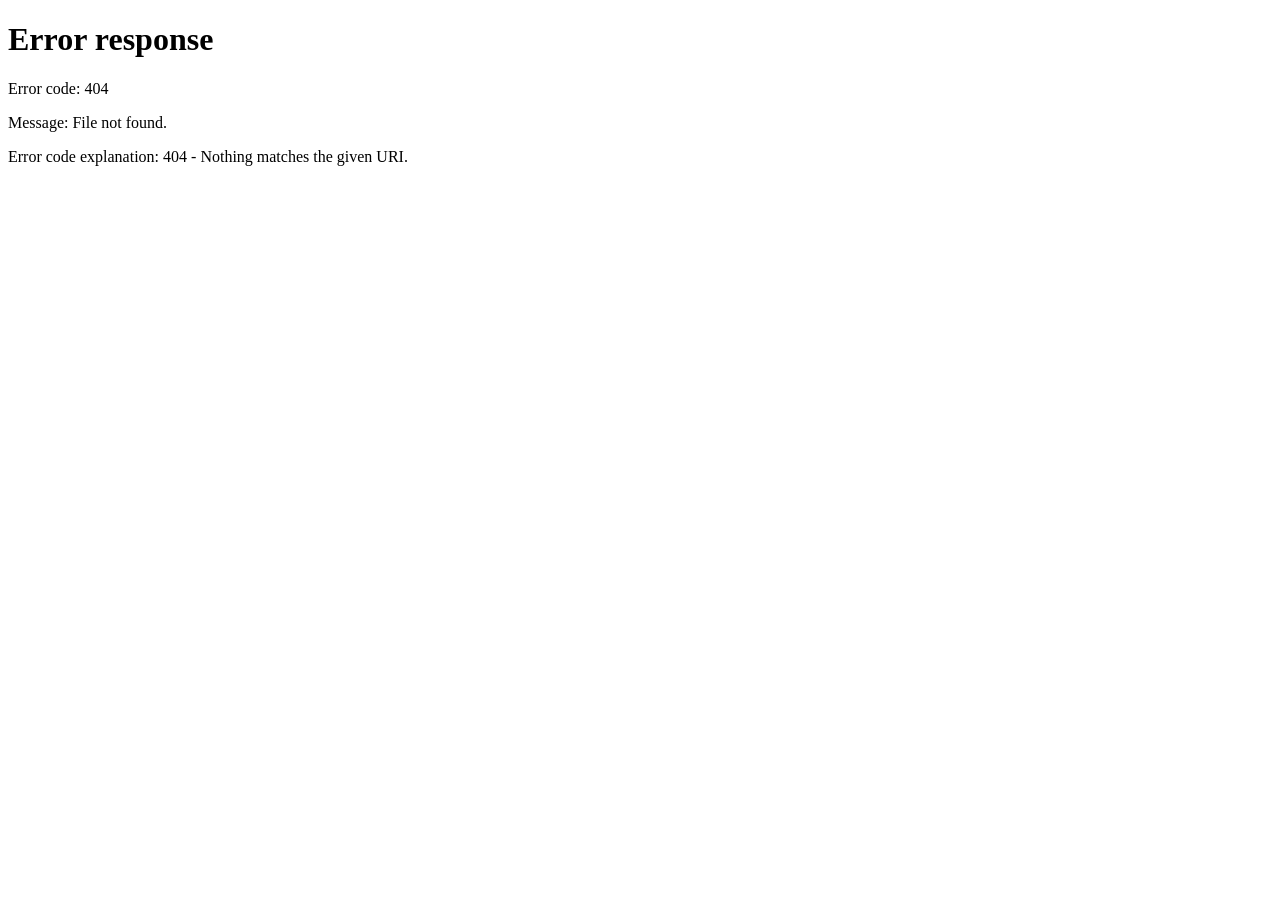
==== index.html @ 76a31c1e "Add root index.html redirect and update vercel.json rewrites for static frontend" ====
<!doctype html>
<html lang="en">
<head>
<meta charset="UTF-8">
<meta http-equiv="refresh" content="0;url=/frontend/index.html">
<title>Compass — Campus issue tracking</title>
<script>window.location.replace("/frontend/index.html");</script>
</head>
<body>
<p>Redirecting to <a href="/frontend/index.html">Compass</a>...</p>
</body>
</html>
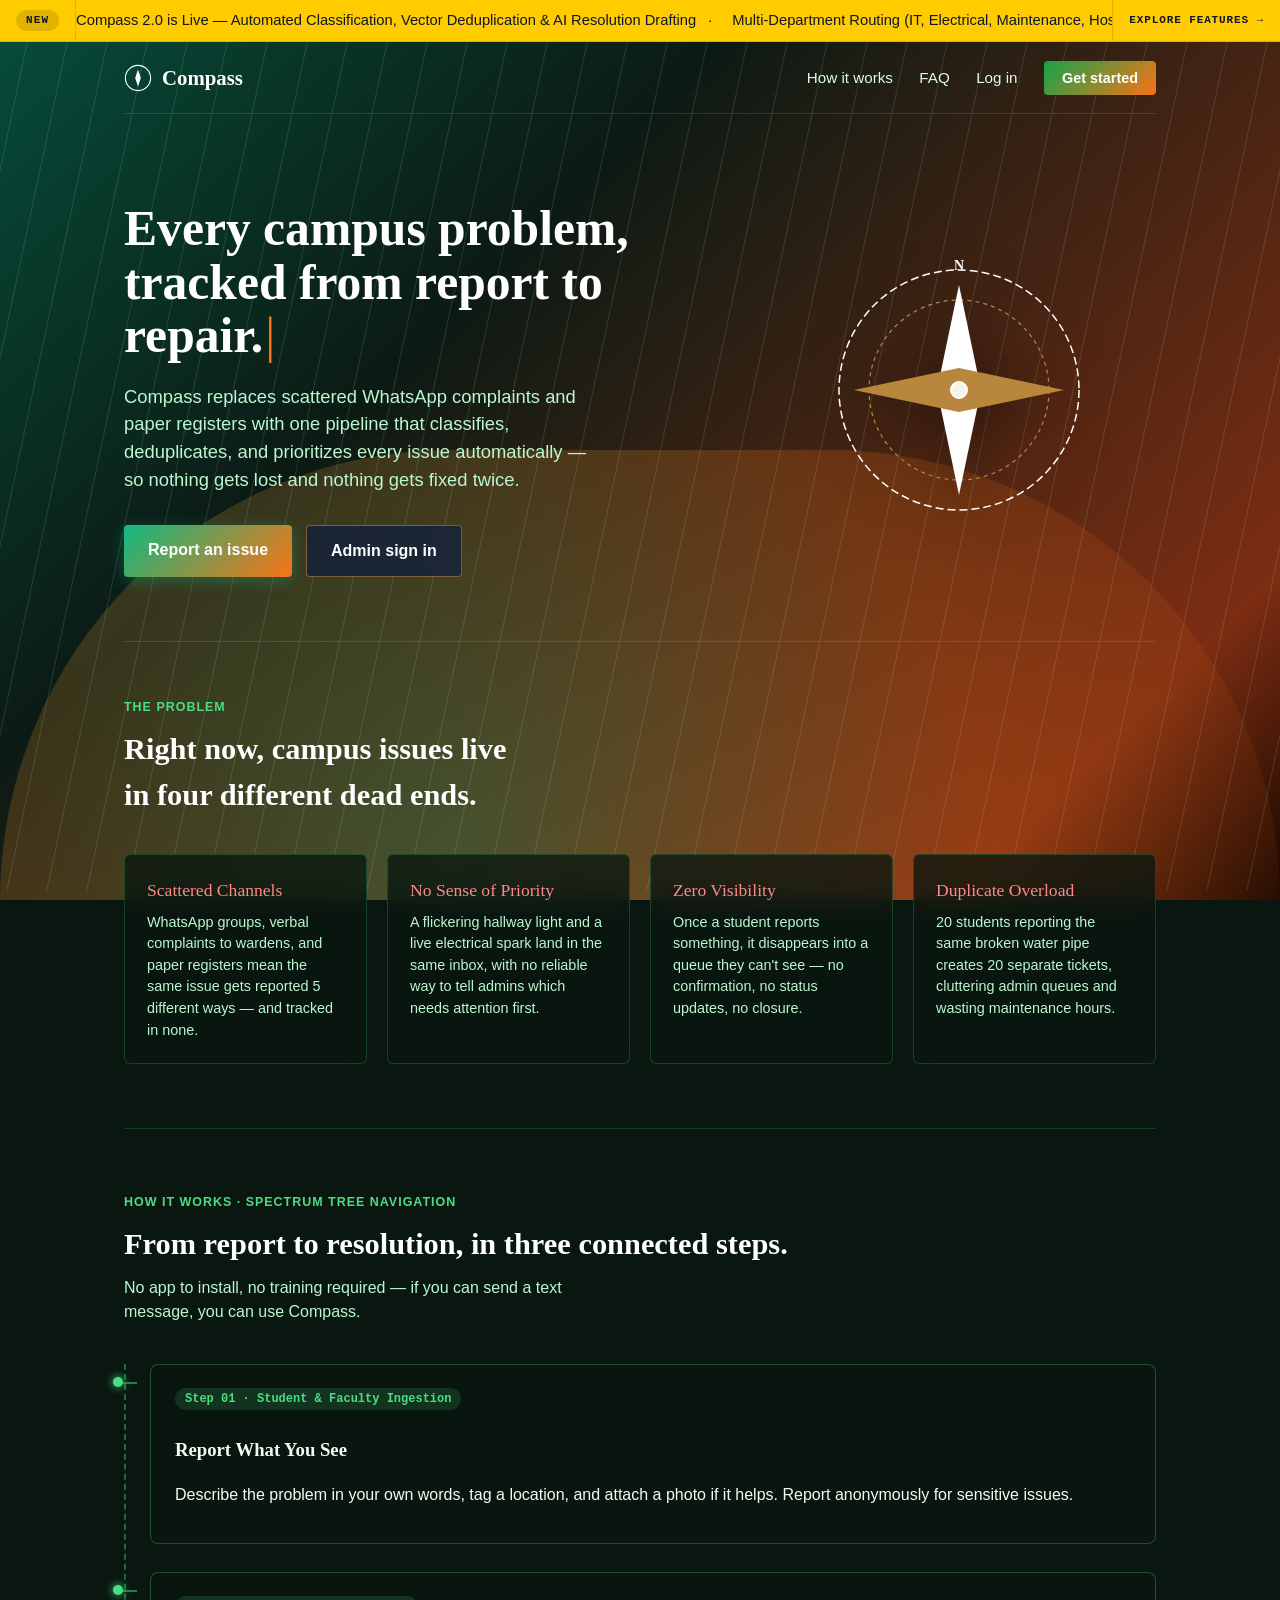
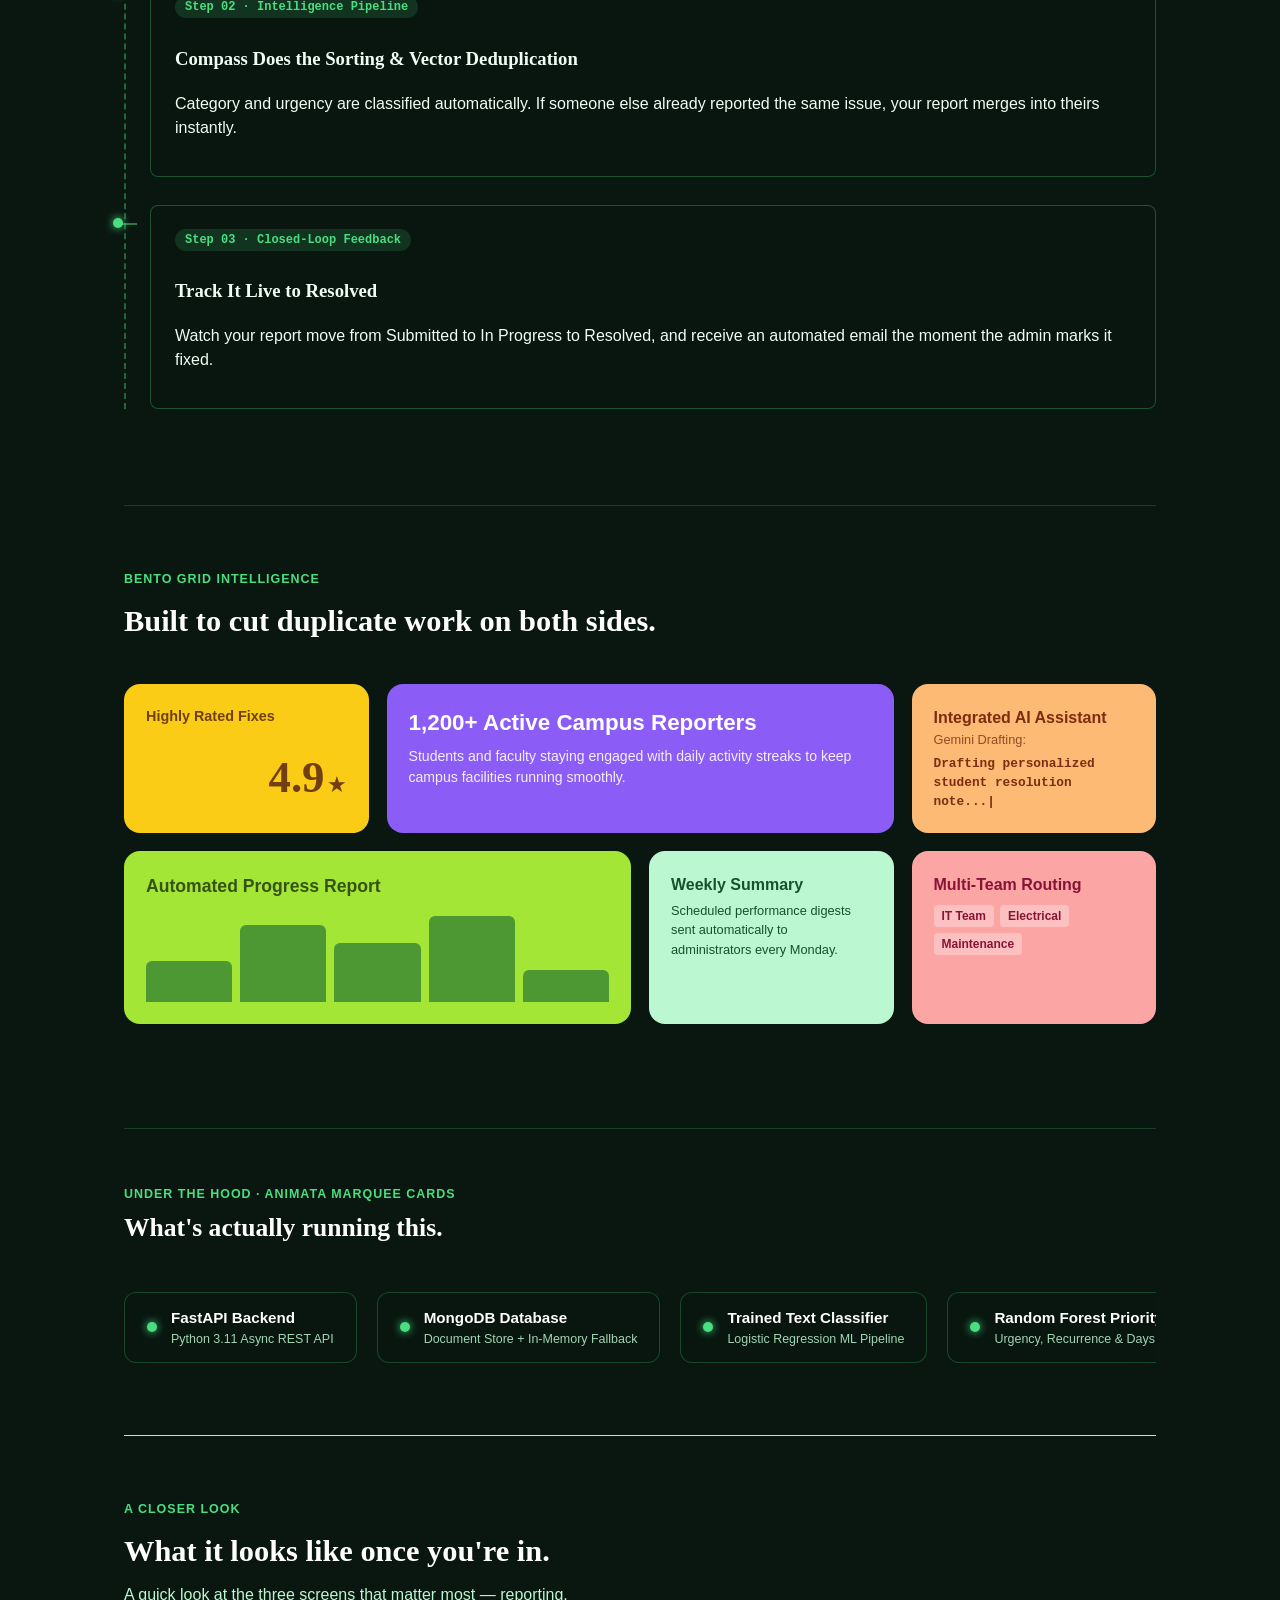
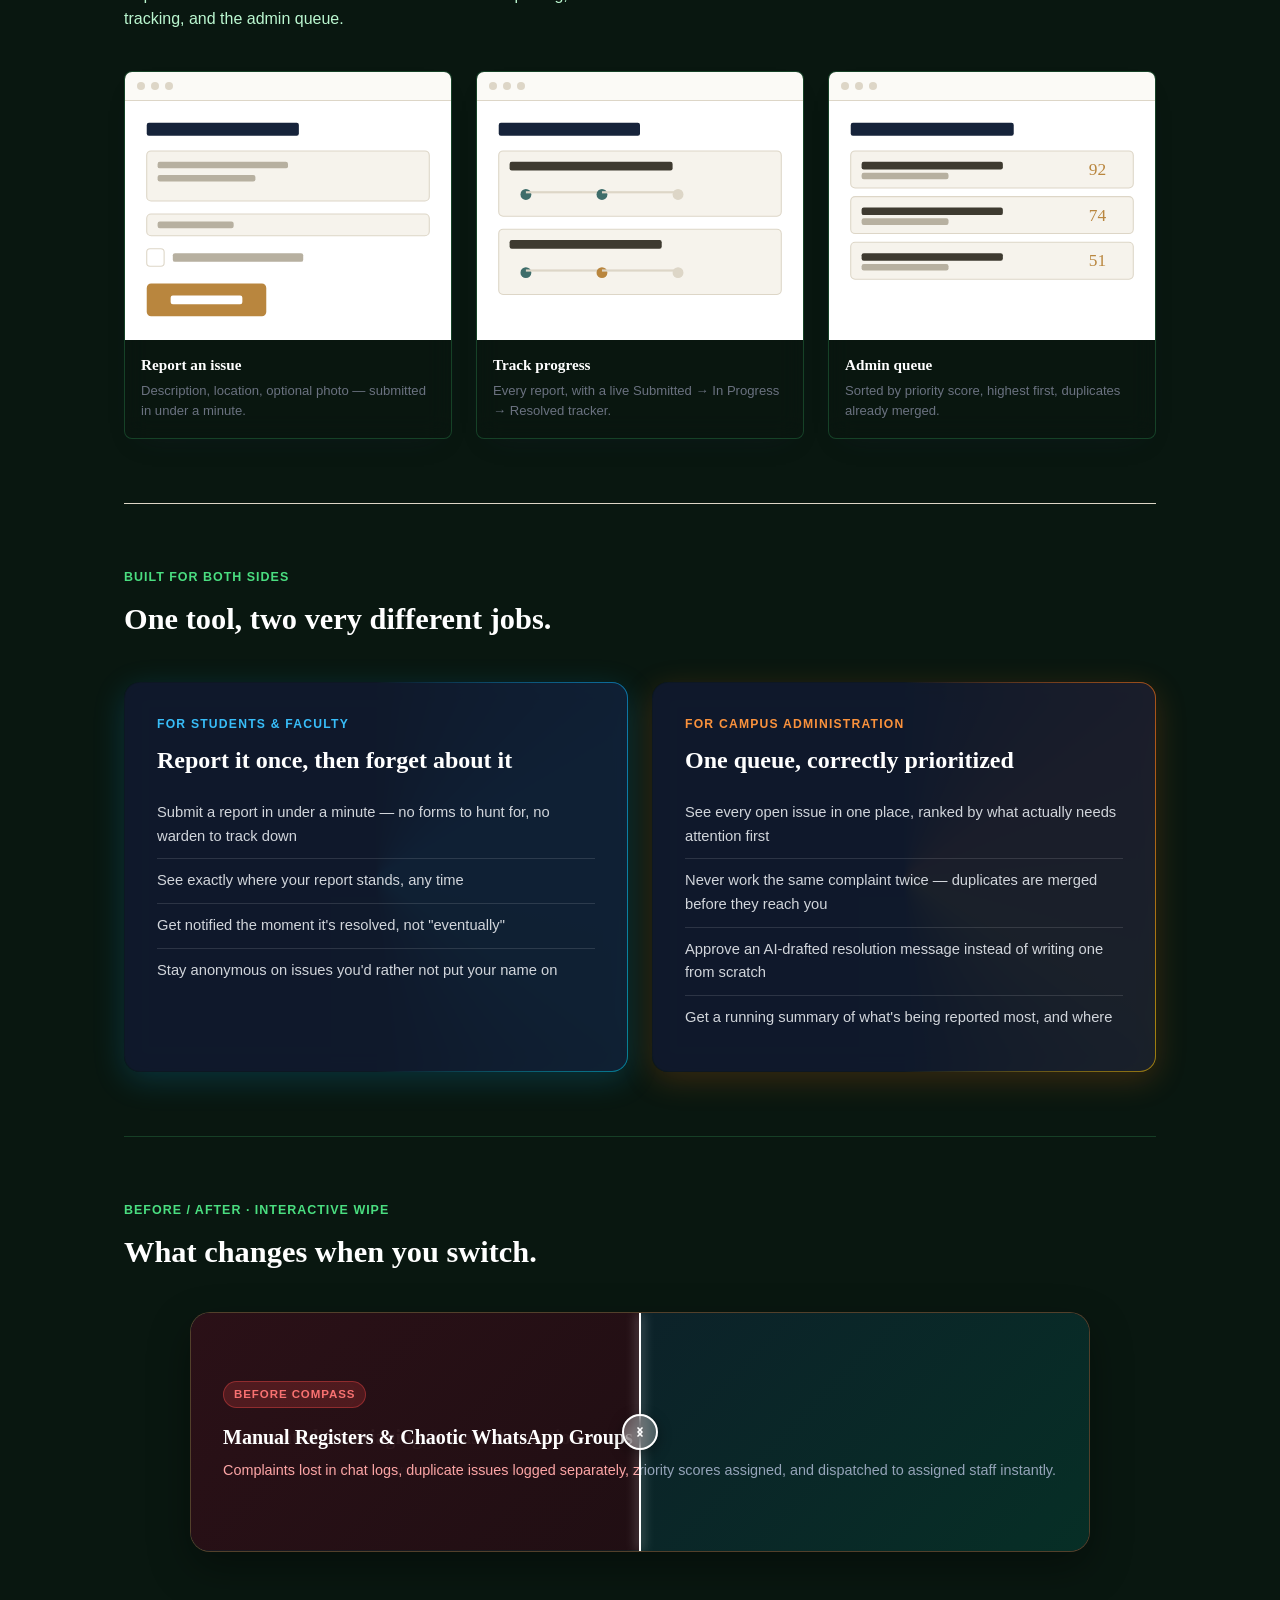
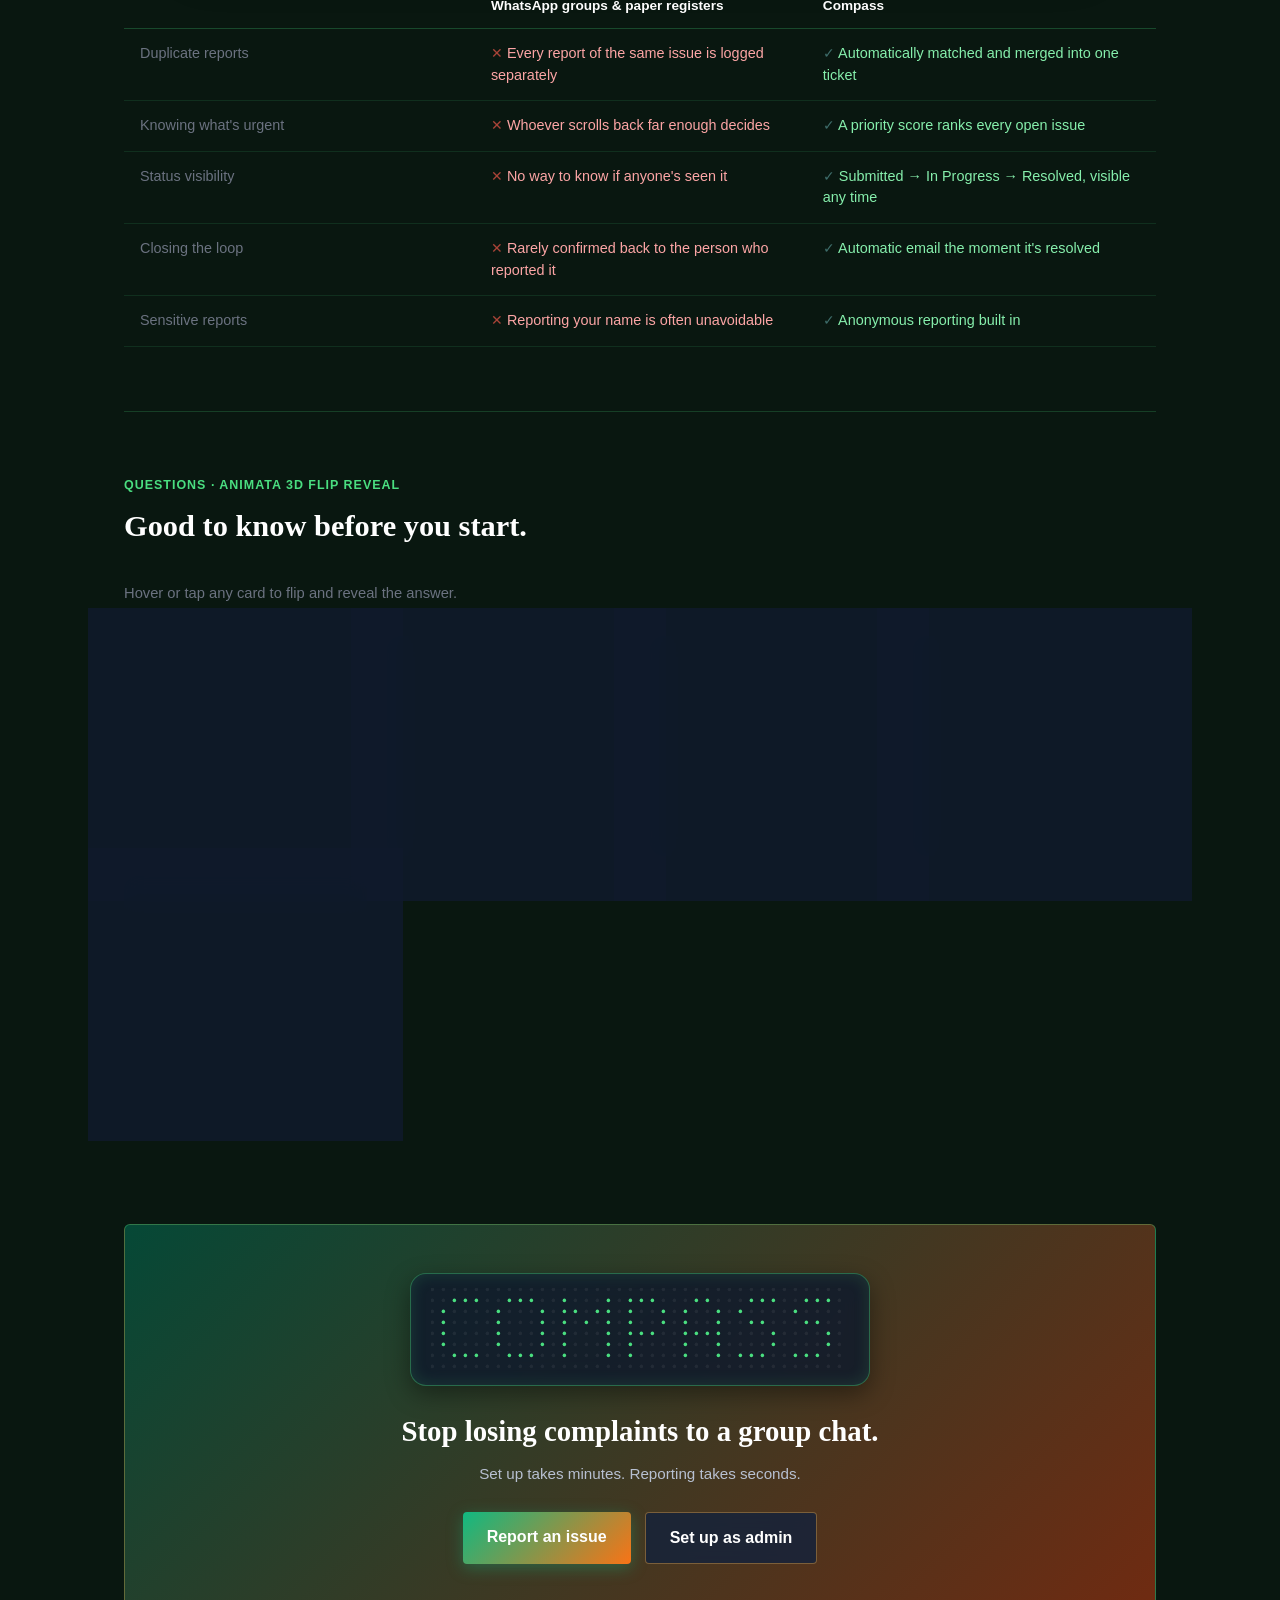
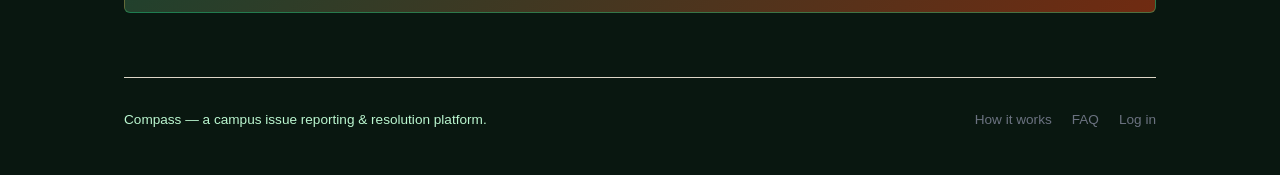
==== commit 877fead8: "Organize root static files and streamline vercel.json for reliable Vercel deployment" ====
--- a/index.html
+++ b/index.html
@@ -2,11 +2,909 @@
 <html lang="en">
 <head>
 <meta charset="UTF-8">
-<meta http-equiv="refresh" content="0;url=/frontend/index.html">
+<meta name="viewport" content="width=device-width, initial-scale=1.0">
 <title>Compass — Campus issue tracking</title>
-<script>window.location.replace("/frontend/index.html");</script>
+<meta name="description" content="Compass replaces scattered WhatsApp complaints and paper registers with one pipeline that classifies, deduplicates, and prioritizes every campus issue automatically.">
+<link rel="stylesheet" href="css/style.css">
 </head>
-<body>
-<p>Redirecting to <a href="/frontend/index.html">Compass</a>...</p>
+<body class="landing-page">
+<div id="animatedBeamBg" class="animated-beam-bg"></div>
+
+<!-- 1. ANNOUNCEMENT RIBBON -->
+<div class="announcement-ribbon">
+  <div class="ribbon-badge"><span>NEW</span></div>
+  <div class="ribbon-marquee-wrapper">
+    <div class="marquee-track">
+      <span class="marquee-item"><span>Compass 2.0 is Live — Automated Classification, Vector Deduplication &amp; AI Resolution Drafting</span><span>&middot;</span></span>
+      <span class="marquee-item"><span>Multi-Department Routing (IT, Electrical, Maintenance, Hostel, Safety)</span><span>&middot;</span></span>
+      <span class="marquee-item"><span>Real-time Issue Forecasting &amp; Predictive Risk Analytics</span><span>&middot;</span></span>
+      <span class="marquee-item"><span>Compass 2.0 is Live — Automated Classification, Vector Deduplication &amp; AI Resolution Drafting</span><span>&middot;</span></span>
+      <span class="marquee-item"><span>Multi-Department Routing (IT, Electrical, Maintenance, Hostel, Safety)</span><span>&middot;</span></span>
+      <span class="marquee-item"><span>Real-time Issue Forecasting &amp; Predictive Risk Analytics</span><span>&middot;</span></span>
+    </div>
+  </div>
+  <a href="#how" class="ribbon-cta">Explore Features &rarr;</a>
+</div>
+
+<div class="wrap">
+  <header class="topbar">
+    <a href="index.html" class="brand" id="brandIcon">Compass</a>
+    <nav>
+      <a href="#how">How it works</a>
+      <a href="#faq">FAQ</a>
+      <a href="login.html">Log in</a>
+      <a href="login.html?tab=register" class="cta">Get started</a>
+    </nav>
+  </header>
+
+  <!-- HERO -->
+  <section class="hero">
+    <div>
+      <h1>Every campus problem, <span data-slot="typewriter" class="typewriter-grid"><span class="sr-only">tracked from report to repair.</span><span aria-hidden="true" class="typewriter-invisible">classified by AI in seconds.<span class="typewriter-cursor font-light">|</span></span><span aria-hidden="true" class="typewriter-visible"><span class="typewriter-text"></span><span class="typewriter-cursor font-light">|</span></span></span></h1>
+      <p>Compass replaces scattered WhatsApp complaints and paper registers with one pipeline that classifies, deduplicates, and prioritizes every issue automatically — so nothing gets lost and nothing gets fixed twice.</p>
+      <div class="hero-actions">
+        <a href="login.html?tab=register&role=student" class="btn btn-primary">Report an issue</a>
+        <a href="login.html?tab=login&role=admin" class="btn btn-secondary">Admin sign in</a>
+      </div>
+    </div>
+    <svg class="compass-art" viewBox="0 0 300 300" fill="none" xmlns="http://www.w3.org/2000/svg">
+      <circle class="compass-ring-outer" cx="150" cy="150" r="120" stroke="#16233A" stroke-width="1.5" stroke-dasharray="8 4"/>
+      <circle class="compass-ring-inner" cx="150" cy="150" r="90" stroke="#B9863E" stroke-width="1.2" stroke-dasharray="4 4"/>
+      <g class="compass-needles">
+        <path class="compass-needle-v" d="M150 45 L172 150 L150 255 L128 150 Z" fill="#16233A"/>
+        <path class="compass-needle-h" d="M45 150 L150 128 L255 150 L150 172 Z" fill="#B9863E"/>
+      </g>
+      <circle class="compass-center-glow" cx="150" cy="150" r="14" fill="rgba(185, 134, 62, 0.25)"/>
+      <circle cx="150" cy="150" r="8" fill="#F6F3EC" stroke="#16233A" stroke-width="2"/>
+      <text x="150" y="30" text-anchor="middle" font-family="Fraunces, serif" font-size="14" font-weight="700" fill="#16233A">N</text>
+    </svg>
+  </section>
+
+  <!-- PROBLEM FRAMING -->
+  <section class="problem">
+    <div class="section-label">The Problem</div>
+    <h2>Right now, campus issues live in four different dead ends.</h2>
+    <div class="problem-grid" style="grid-template-columns: repeat(4, 1fr); gap: 20px; margin-top: 24px;">
+      <div class="problem-card">
+        <p class="k">Scattered Channels</p>
+        <p>WhatsApp groups, verbal complaints to wardens, and paper registers mean the same issue gets reported 5 different ways — and tracked in none.</p>
+      </div>
+      <div class="problem-card">
+        <p class="k">No Sense of Priority</p>
+        <p>A flickering hallway light and a live electrical spark land in the same inbox, with no reliable way to tell admins which needs attention first.</p>
+      </div>
+      <div class="problem-card">
+        <p class="k">Zero Visibility</p>
+        <p>Once a student reports something, it disappears into a queue they can't see — no confirmation, no status updates, no closure.</p>
+      </div>
+      <div class="problem-card">
+        <p class="k">Duplicate Overload</p>
+        <p>20 students reporting the same broken water pipe creates 20 separate tickets, cluttering admin queues and wasting maintenance hours.</p>
+      </div>
+    </div>
+  </section>
+
+  <!-- 3. TREE NAVIGATION: HOW IT WORKS -->
+  <section class="how" id="how">
+    <div class="section-label">How It Works &middot; Spectrum Tree Navigation</div>
+    <h2>From report to resolution, in three connected steps.</h2>
+    <p class="how-lede">No app to install, no training required — if you can send a text message, you can use Compass.</p>
+
+    <div class="tree-nav-container">
+      <div class="tree-nav-item">
+        <div class="tree-nav-card">
+          <span class="tree-nav-badge">Step 01 &middot; Student &amp; Faculty Ingestion</span>
+          <h3>Report What You See</h3>
+          <p>Describe the problem in your own words, tag a location, and attach a photo if it helps. Report anonymously for sensitive issues.</p>
+        </div>
+      </div>
+      <div class="tree-nav-item">
+        <div class="tree-nav-card">
+          <span class="tree-nav-badge">Step 02 &middot; Intelligence Pipeline</span>
+          <h3>Compass Does the Sorting &amp; Vector Deduplication</h3>
+          <p>Category and urgency are classified automatically. If someone else already reported the same issue, your report merges into theirs instantly.</p>
+        </div>
+      </div>
+      <div class="tree-nav-item">
+        <div class="tree-nav-card">
+          <span class="tree-nav-badge">Step 03 &middot; Closed-Loop Feedback</span>
+          <h3>Track It Live to Resolved</h3>
+          <p>Watch your report move from Submitted to In Progress to Resolved, and receive an automated email the moment the admin marks it fixed.</p>
+        </div>
+      </div>
+    </div>
+  </section>
+
+  <!-- 4. BENTO GRID EIGHT: FEATURES & INTELLIGENCE -->
+  <section class="how">
+    <div class="section-label">Bento Grid Intelligence</div>
+    <h2>Built to cut duplicate work on both sides.</h2>
+    <div class="bento-grid-eight">
+      <div class="bento-card bento-yellow">
+        <div style="font-weight:700;font-size:0.9rem;">Highly Rated Fixes</div>
+        <div style="margin-top:auto;display:flex;justify-content:flex-end;align-items:baseline;">
+          <div style="font-family:'Fraunces',serif;font-size:2.8rem;font-weight:900;">4.9</div>
+          <sup style="font-size:1.4rem;margin-left:2px;">★</sup>
+        </div>
+      </div>
+      <div class="bento-card bento-violet bento-span-2">
+        <strong style="font-size:1.4rem;font-weight:700;">1,200+ Active Campus Reporters</strong>
+        <p style="font-size:0.88rem;opacity:0.9;margin-top:6px;">Students and faculty staying engaged with daily activity streaks to keep campus facilities running smoothly.</p>
+      </div>
+      <div class="bento-card bento-orange">
+        <strong style="font-size:1rem;font-weight:700;">Integrated AI Assistant</strong>
+        <div style="margin-top:auto;font-size:0.8rem;">
+          <div style="opacity:0.8;margin-bottom:4px;">Gemini Drafting:</div>
+          <div style="font-family:monospace;font-weight:600;" class="typing-cursor">Drafting personalized student resolution note...</div>
+        </div>
+      </div>
+      <div class="bento-card bento-lime bento-span-2">
+        <strong style="font-size:1.1rem;font-weight:700;">Automated Progress Report</strong>
+        <div class="bento-bar-chart">
+          <div class="bento-bar" style="height: 45%;" title="WiFi: 45%"></div>
+          <div class="bento-bar" style="height: 85%;" title="Electrical: 85%"></div>
+          <div class="bento-bar" style="height: 65%;" title="Plumbing: 65%"></div>
+          <div class="bento-bar" style="height: 95%;" title="Hostel: 95%"></div>
+          <div class="bento-bar" style="height: 35%;" title="Safety: 35%"></div>
+        </div>
+      </div>
+      <div class="bento-card bento-green">
+        <strong style="font-size:1rem;font-weight:700;">Weekly Summary</strong>
+        <p style="font-size:0.8rem;margin-top:4px;">Scheduled performance digests sent automatically to administrators every Monday.</p>
+      </div>
+      <div class="bento-card bento-rose">
+        <strong style="font-size:1rem;font-weight:700;">Multi-Team Routing</strong>
+        <div style="display:flex;gap:6px;flex-wrap:wrap;margin-top:8px;font-size:0.75rem;font-weight:700;">
+          <span style="background:rgba(255,255,255,0.3);padding:2px 8px;border-radius:4px;">IT Team</span>
+          <span style="background:rgba(255,255,255,0.3);padding:2px 8px;border-radius:4px;">Electrical</span>
+          <span style="background:rgba(255,255,255,0.3);padding:2px 8px;border-radius:4px;">Maintenance</span>
+        </div>
+      </div>
+    </div>
+  </section>
+
+  <!-- 5. MARQUEE CARDS: TECH STACK -->
+  <section class="stack">
+    <div class="section-label">Under the Hood &middot; Animata Marquee Cards</div>
+    <h2>What's actually running this.</h2>
+    <div class="marquee-container">
+      <div class="marquee-track">
+        <div class="marquee-card shiny-card">
+          <span class="dot"></span>
+          <div>
+            <div class="marquee-card-title">FastAPI Backend</div>
+            <div class="marquee-card-sub">Python 3.11 Async REST API</div>
+          </div>
+        </div>
+        <div class="marquee-card shiny-card">
+          <span class="dot"></span>
+          <div>
+            <div class="marquee-card-title">MongoDB Database</div>
+            <div class="marquee-card-sub">Document Store + In-Memory Fallback</div>
+          </div>
+        </div>
+        <div class="marquee-card shiny-card">
+          <span class="dot"></span>
+          <div>
+            <div class="marquee-card-title">Trained Text Classifier</div>
+            <div class="marquee-card-sub">Logistic Regression ML Pipeline</div>
+          </div>
+        </div>
+        <div class="marquee-card shiny-card">
+          <span class="dot"></span>
+          <div>
+            <div class="marquee-card-title">Random Forest Priority</div>
+            <div class="marquee-card-sub">Urgency, Recurrence &amp; Days Open</div>
+          </div>
+        </div>
+        <div class="marquee-card shiny-card">
+          <span class="dot"></span>
+          <div>
+            <div class="marquee-card-title">ChromaDB Vector Store</div>
+            <div class="marquee-card-sub">Semantic Embeddings &amp; Deduplication</div>
+          </div>
+        </div>
+        <div class="marquee-card shiny-card">
+          <span class="dot"></span>
+          <div>
+            <div class="marquee-card-title">Google Gemini AI Engine</div>
+            <div class="marquee-card-sub">Q&amp;A Chatbot &amp; Resolution Drafting</div>
+          </div>
+        </div>
+        <div class="marquee-card shiny-card">
+          <span class="dot"></span>
+          <div>
+            <div class="marquee-card-title">CLIP Zero-Shot Vision</div>
+            <div class="marquee-card-sub">Automated Photo Classification</div>
+          </div>
+        </div>
+        <div class="marquee-card shiny-card">
+          <span class="dot"></span>
+          <div>
+            <div class="marquee-card-title">APScheduler Engine</div>
+            <div class="marquee-card-sub">Background Jobs &amp; Weekly Summary</div>
+          </div>
+        </div>
+
+        <!-- Repeated set for seamless infinite marquee loop -->
+        <div class="marquee-card shiny-card">
+          <span class="dot"></span>
+          <div>
+            <div class="marquee-card-title">FastAPI Backend</div>
+            <div class="marquee-card-sub">Python 3.11 Async REST API</div>
+          </div>
+        </div>
+        <div class="marquee-card shiny-card">
+          <span class="dot"></span>
+          <div>
+            <div class="marquee-card-title">MongoDB Database</div>
+            <div class="marquee-card-sub">Document Store + In-Memory Fallback</div>
+          </div>
+        </div>
+        <div class="marquee-card shiny-card">
+          <span class="dot"></span>
+          <div>
+            <div class="marquee-card-title">Trained Text Classifier</div>
+            <div class="marquee-card-sub">Logistic Regression ML Pipeline</div>
+          </div>
+        </div>
+        <div class="marquee-card shiny-card">
+          <span class="dot"></span>
+          <div>
+            <div class="marquee-card-title">Random Forest Priority</div>
+            <div class="marquee-card-sub">Urgency, Recurrence &amp; Days Open</div>
+          </div>
+        </div>
+        <div class="marquee-card shiny-card">
+          <span class="dot"></span>
+          <div>
+            <div class="marquee-card-title">ChromaDB Vector Store</div>
+            <div class="marquee-card-sub">Semantic Embeddings &amp; Deduplication</div>
+          </div>
+        </div>
+        <div class="marquee-card shiny-card">
+          <span class="dot"></span>
+          <div>
+            <div class="marquee-card-title">Google Gemini AI Engine</div>
+            <div class="marquee-card-sub">Q&amp;A Chatbot &amp; Resolution Drafting</div>
+          </div>
+        </div>
+        <div class="marquee-card shiny-card">
+          <span class="dot"></span>
+          <div>
+            <div class="marquee-card-title">CLIP Zero-Shot Vision</div>
+            <div class="marquee-card-sub">Automated Photo Classification</div>
+          </div>
+        </div>
+        <div class="marquee-card shiny-card">
+          <span class="dot"></span>
+          <div>
+            <div class="marquee-card-title">APScheduler Engine</div>
+            <div class="marquee-card-sub">Background Jobs &amp; Weekly Summary</div>
+          </div>
+        </div>
+      </div>
+    </div>
+  </section>
+
+  <!-- PRODUCT PREVIEW -->
+  <section class="preview">
+    <div class="section-label">A closer look</div>
+    <h2>What it looks like once you're in.</h2>
+    <p class="preview-lede">A quick look at the three screens that matter most — reporting, tracking, and the admin queue.</p>
+    <div class="screen-grid">
+
+      <div class="screen-box">
+        <div class="screen-chrome"><span></span><span></span><span></span></div>
+        <div class="screen-body">
+          <svg viewBox="0 0 300 220" xmlns="http://www.w3.org/2000/svg">
+            <rect width="300" height="220" fill="#FFFFFF"/>
+            <rect x="20" y="20" width="140" height="12" rx="2" fill="#16233A"/>
+            <rect x="20" y="46" width="260" height="46" rx="4" fill="#F6F3EC" stroke="#DDD6C7"/>
+            <rect x="30" y="56" width="120" height="6" rx="2" fill="#B7B0A0"/>
+            <rect x="30" y="68" width="90" height="6" rx="2" fill="#B7B0A0"/>
+            <rect x="20" y="104" width="260" height="20" rx="4" fill="#F6F3EC" stroke="#DDD6C7"/>
+            <rect x="30" y="111" width="70" height="6" rx="2" fill="#B7B0A0"/>
+            <rect x="20" y="136" width="16" height="16" rx="3" fill="#fff" stroke="#DDD6C7"/>
+            <rect x="44" y="140" width="120" height="8" rx="2" fill="#B7B0A0"/>
+            <rect x="20" y="168" width="110" height="30" rx="4" fill="#B9863E"/>
+            <rect x="42" y="179" width="66" height="8" rx="2" fill="#FFFFFF"/>
+          </svg>
+        </div>
+        <div class="screen-caption">
+          <h3>Report an issue</h3>
+          <p>Description, location, optional photo — submitted in under a minute.</p>
+        </div>
+      </div>
+
+      <div class="screen-box">
+        <div class="screen-chrome"><span></span><span></span><span></span></div>
+        <div class="screen-body">
+          <svg viewBox="0 0 300 220" xmlns="http://www.w3.org/2000/svg">
+            <rect width="300" height="220" fill="#FFFFFF"/>
+            <rect x="20" y="20" width="130" height="12" rx="2" fill="#16233A"/>
+            <rect x="20" y="46" width="260" height="60" rx="4" fill="#F6F3EC" stroke="#DDD6C7"/>
+            <rect x="30" y="56" width="150" height="8" rx="2" fill="#3E3A30"/>
+            <circle cx="45" cy="86" r="5" fill="#3E6D6A"/>
+            <rect x="45" y="83" width="70" height="2" fill="#DDD6C7"/>
+            <circle cx="115" cy="86" r="5" fill="#3E6D6A"/>
+            <rect x="115" y="83" width="70" height="2" fill="#DDD6C7"/>
+            <circle cx="185" cy="86" r="5" fill="#DDD6C7"/>
+            <rect x="20" y="118" width="260" height="60" rx="4" fill="#F6F3EC" stroke="#DDD6C7"/>
+            <rect x="30" y="128" width="140" height="8" rx="2" fill="#3E3A30"/>
+            <circle cx="45" cy="158" r="5" fill="#3E6D6A"/>
+            <rect x="45" y="155" width="70" height="2" fill="#DDD6C7"/>
+            <circle cx="115" cy="158" r="5" fill="#B9863E"/>
+            <rect x="115" y="155" width="70" height="2" fill="#DDD6C7"/>
+            <circle cx="185" cy="158" r="5" fill="#DDD6C7"/>
+          </svg>
+        </div>
+        <div class="screen-caption">
+          <h3>Track progress</h3>
+          <p>Every report, with a live Submitted → In Progress → Resolved tracker.</p>
+        </div>
+      </div>
+
+      <div class="screen-box">
+        <div class="screen-chrome"><span></span><span></span><span></span></div>
+        <div class="screen-body">
+          <svg viewBox="0 0 300 220" xmlns="http://www.w3.org/2000/svg">
+            <rect width="300" height="220" fill="#FFFFFF"/>
+            <rect x="20" y="20" width="150" height="12" rx="2" fill="#16233A"/>
+            <rect x="20" y="46" width="260" height="34" rx="4" fill="#F6F3EC" stroke="#DDD6C7"/>
+            <rect x="30" y="56" width="130" height="7" rx="2" fill="#3E3A30"/>
+            <rect x="30" y="66" width="80" height="6" rx="2" fill="#B7B0A0"/>
+            <text x="255" y="68" font-family="Fraunces, serif" font-size="16" fill="#B9863E" text-anchor="end">92</text>
+            <rect x="20" y="88" width="260" height="34" rx="4" fill="#F6F3EC" stroke="#DDD6C7"/>
+            <rect x="30" y="98" width="130" height="7" rx="2" fill="#3E3A30"/>
+            <rect x="30" y="108" width="80" height="6" rx="2" fill="#B7B0A0"/>
+            <text x="255" y="110" font-family="Fraunces, serif" font-size="16" fill="#B9863E" text-anchor="end">74</text>
+            <rect x="20" y="130" width="260" height="34" rx="4" fill="#F6F3EC" stroke="#DDD6C7"/>
+            <rect x="30" y="140" width="130" height="7" rx="2" fill="#3E3A30"/>
+            <rect x="30" y="150" width="80" height="6" rx="2" fill="#B7B0A0"/>
+            <text x="255" y="152" font-family="Fraunces, serif" font-size="16" fill="#B9863E" text-anchor="end">51</text>
+          </svg>
+        </div>
+        <div class="screen-caption">
+          <h3>Admin queue</h3>
+          <p>Sorted by priority score, highest first, duplicates already merged.</p>
+        </div>
+      </div>
+
+    </div>
+  </section>
+
+
+  <!-- FOR STUDENTS / FOR ADMINS -->
+  <section class="split-section">
+    <div class="section-label">Built for both sides</div>
+    <h2>One tool, two very different jobs.</h2>
+    <div class="split-grid">
+      <!-- BeamCard Student & Faculty (Ocean Variant + Pulse Outside) -->
+      <div data-slot="beam-card" class="beam-card-container beam-size-pulse-outside beam-variant-ocean">
+        <div class="beam-card-light" aria-hidden="true"></div>
+        <div class="beam-card-inner">
+          <span class="beam-card-eyebrow">FOR STUDENTS &amp; FACULTY</span>
+          <h3 class="beam-card-title">Report it once, then forget about it</h3>
+          <div class="beam-card-description">
+            <ul>
+              <li>Submit a report in under a minute — no forms to hunt for, no warden to track down</li>
+              <li>See exactly where your report stands, any time</li>
+              <li>Get notified the moment it's resolved, not "eventually"</li>
+              <li>Stay anonymous on issues you'd rather not put your name on</li>
+            </ul>
+          </div>
+        </div>
+      </div>
+
+      <!-- BeamCard Campus Administration (Amber / Sunset Variant + Pulse Outside) -->
+      <div data-slot="beam-card" class="beam-card-container beam-size-pulse-outside beam-variant-amber">
+        <div class="beam-card-light" aria-hidden="true"></div>
+        <div class="beam-card-inner">
+          <span class="beam-card-eyebrow">FOR CAMPUS ADMINISTRATION</span>
+          <h3 class="beam-card-title">One queue, correctly prioritized</h3>
+          <div class="beam-card-description">
+            <ul>
+              <li>See every open issue in one place, ranked by what actually needs attention first</li>
+              <li>Never work the same complaint twice — duplicates are merged before they reach you</li>
+              <li>Approve an AI-drafted resolution message instead of writing one from scratch</li>
+              <li>Get a running summary of what's being reported most, and where</li>
+            </ul>
+          </div>
+        </div>
+      </div>
+    </div>
+  </section>
+
+  <!-- COMPARISON -->
+  <section class="compare">
+    <div class="section-label">Before / After &middot; Interactive Wipe</div>
+    <h2>What changes when you switch.</h2>
+
+    <!-- Velora CompareSlider Interactive Wipe -->
+    <div class="compare-slider-container" id="compareSliderRoot">
+      <!-- AFTER view (Background layer) -->
+      <div class="compare-slider-after">
+        <span class="compare-slide-badge after-badge">AFTER COMPASS</span>
+        <h3 style="margin: 4px 0 8px; font-size: 1.25rem; font-weight: 700; color: #ffffff;">Automated AI Triaging &amp; Fast Resolution</h3>
+        <p style="margin: 0; font-size: 0.9rem; color: #94a3b8; line-height: 1.5;">Complaints are auto-categorized, duplicate reports are merged, priority scores assigned, and dispatched to assigned staff instantly.</p>
+      </div>
+
+      <!-- BEFORE view (Foreground clipped layer) -->
+      <div class="compare-slider-before" id="compareSliderBefore">
+        <span class="compare-slide-badge before-badge">BEFORE COMPASS</span>
+        <h3 style="margin: 4px 0 8px; font-size: 1.25rem; font-weight: 700; color: #ffffff;">Manual Registers &amp; Chaotic WhatsApp Groups</h3>
+        <p style="margin: 0; font-size: 0.9rem; color: #fca5a5; line-height: 1.5;">Complaints lost in chat logs, duplicate issues logged separately, zero status tracking, and slow response times.</p>
+      </div>
+
+      <!-- Divider Line & Handle -->
+      <div class="compare-slider-divider" id="compareSliderDivider">
+        <div class="compare-slider-handle">
+          <svg viewBox="0 0 24 24" fill="none" stroke="currentColor" stroke-width="2.5" stroke-linecap="round" stroke-linejoin="round">
+            <polyline points="15 18 9 12 15 6"></polyline>
+            <polyline points="9 18 15 12 9 6"></polyline>
+          </svg>
+        </div>
+      </div>
+
+      <!-- Interactive Range Input -->
+      <input type="range" min="0" max="100" value="50" class="compare-slider-input" id="compareSliderInput" aria-label="Compare before and after Compass" />
+    </div>
+    <table class="compare-table">
+      <thead>
+        <tr><th></th><th>WhatsApp groups &amp; paper registers</th><th>Compass</th></tr>
+      </thead>
+      <tbody>
+        <tr>
+          <td>Duplicate reports</td>
+          <td class="old-way">Every report of the same issue is logged separately</td>
+          <td class="new-way">Automatically matched and merged into one ticket</td>
+        </tr>
+        <tr>
+          <td>Knowing what's urgent</td>
+          <td class="old-way">Whoever scrolls back far enough decides</td>
+          <td class="new-way">A priority score ranks every open issue</td>
+        </tr>
+        <tr>
+          <td>Status visibility</td>
+          <td class="old-way">No way to know if anyone's seen it</td>
+          <td class="new-way">Submitted → In Progress → Resolved, visible any time</td>
+        </tr>
+        <tr>
+          <td>Closing the loop</td>
+          <td class="old-way">Rarely confirmed back to the person who reported it</td>
+          <td class="new-way">Automatic email the moment it's resolved</td>
+        </tr>
+        <tr>
+          <td>Sensitive reports</td>
+          <td class="old-way">Reporting your name is often unavoidable</td>
+          <td class="new-way">Anonymous reporting built in</td>
+        </tr>
+      </tbody>
+    </table>
+  </section>
+
+
+  <!-- FAQ / ANIMATA FLIP CARDS -->
+  <section class="faq" id="faq">
+    <div class="section-label">Questions &middot; Animata 3D Flip Reveal</div>
+    <h2>Good to know before you start.</h2>
+    <p style="color:var(--muted);font-size:0.92rem;margin-top:6px;">Hover or tap any card to flip and reveal the answer.</p>
+
+    <div class="flip-card-stage">
+      <!-- Card 1 -->
+      <div class="group/card flip-card-item" data-slot="flip-card" onclick="this.classList.toggle('is-flipped')">
+        <div class="flip-card-inner">
+          <div class="flip-card-front">
+            <span style="font-size:0.75rem;font-weight:700;text-transform:uppercase;letter-spacing:0.08em;color:#f97316;">Q 01</span>
+            <h3 style="font-family:'Fraunces',serif;font-size:1.12rem;font-weight:600;color:#fff;margin:12px 0 0 0;line-height:1.3;">Do I need to install anything?</h3>
+            <div style="font-size:0.78rem;color:#4ade80;display:flex;align-items:center;gap:4px;">Flip for Answer &rarr;</div>
+          </div>
+          <div class="flip-card-back">
+            <h4 style="font-size:0.82rem;font-weight:700;text-transform:uppercase;letter-spacing:0.08em;color:#38bdf8;margin:0 0 6px 0;">Answer</h4>
+            <p style="font-size:0.86rem;color:#e2e8f0;line-height:1.45;margin:0;">No. Compass runs in your browser — register with your campus email and you're in. Nothing to download or install.</p>
+          </div>
+        </div>
+      </div>
+
+      <!-- Card 2 -->
+      <div class="group/card flip-card-item" data-slot="flip-card" onclick="this.classList.toggle('is-flipped')">
+        <div class="flip-card-inner">
+          <div class="flip-card-front">
+            <span style="font-size:0.75rem;font-weight:700;text-transform:uppercase;letter-spacing:0.08em;color:#f97316;">Q 02</span>
+            <h3 style="font-family:'Fraunces',serif;font-size:1.12rem;font-weight:600;color:#fff;margin:12px 0 0 0;line-height:1.3;">How does the priority score work?</h3>
+            <div style="font-size:0.78rem;color:#4ade80;display:flex;align-items:center;gap:4px;">Flip for Answer &rarr;</div>
+          </div>
+          <div class="flip-card-back">
+            <h4 style="font-size:0.82rem;font-weight:700;text-transform:uppercase;letter-spacing:0.08em;color:#38bdf8;margin:0 0 6px 0;">Answer</h4>
+            <p style="font-size:0.86rem;color:#e2e8f0;line-height:1.45;margin:0;">It ranks issues using ML urgency sentiment, ticket duplicates count, and elapsed time — transparent and easy to explain.</p>
+          </div>
+        </div>
+      </div>
+
+      <!-- Card 3 -->
+      <div class="group/card flip-card-item" data-slot="flip-card" onclick="this.classList.toggle('is-flipped')">
+        <div class="flip-card-inner">
+          <div class="flip-card-front">
+            <span style="font-size:0.75rem;font-weight:700;text-transform:uppercase;letter-spacing:0.08em;color:#f97316;">Q 03</span>
+            <h3 style="font-family:'Fraunces',serif;font-size:1.12rem;font-weight:600;color:#fff;margin:12px 0 0 0;line-height:1.3;">What happens after I submit a report?</h3>
+            <div style="font-size:0.78rem;color:#4ade80;display:flex;align-items:center;gap:4px;">Flip for Answer &rarr;</div>
+          </div>
+          <div class="flip-card-back">
+            <h4 style="font-size:0.82rem;font-weight:700;text-transform:uppercase;letter-spacing:0.08em;color:#38bdf8;margin:0 0 6px 0;">Answer</h4>
+            <p style="font-size:0.86rem;color:#e2e8f0;line-height:1.45;margin:0;">It's classified automatically, merged into existing open issues if found, and updated live from Submitted to Resolved.</p>
+          </div>
+        </div>
+      </div>
+
+      <!-- Card 4 -->
+      <div class="group/card flip-card-item" data-slot="flip-card" onclick="this.classList.toggle('is-flipped')">
+        <div class="flip-card-inner">
+          <div class="flip-card-front">
+            <span style="font-size:0.75rem;font-weight:700;text-transform:uppercase;letter-spacing:0.08em;color:#f97316;">Q 04</span>
+            <h3 style="font-family:'Fraunces',serif;font-size:1.12rem;font-weight:600;color:#fff;margin:12px 0 0 0;line-height:1.3;">Can I report something anonymously?</h3>
+            <div style="font-size:0.78rem;color:#4ade80;display:flex;align-items:center;gap:4px;">Flip for Answer &rarr;</div>
+          </div>
+          <div class="flip-card-back">
+            <h4 style="font-size:0.82rem;font-weight:700;text-transform:uppercase;letter-spacing:0.08em;color:#38bdf8;margin:0 0 6px 0;">Answer</h4>
+            <p style="font-size:0.86rem;color:#e2e8f0;line-height:1.45;margin:0;">Yes — toggle "report anonymously" on the submission form. It's tracked and routed normally without your identity attached.</p>
+          </div>
+        </div>
+      </div>
+
+      <!-- Card 5 -->
+      <div class="group/card flip-card-item" data-slot="flip-card" onclick="this.classList.toggle('is-flipped')">
+        <div class="flip-card-inner">
+          <div class="flip-card-front">
+            <span style="font-size:0.75rem;font-weight:700;text-transform:uppercase;letter-spacing:0.08em;color:#f97316;">Q 05</span>
+            <h3 style="font-family:'Fraunces',serif;font-size:1.12rem;font-weight:600;color:#fff;margin:12px 0 0 0;line-height:1.3;">Is this only for students?</h3>
+            <div style="font-size:0.78rem;color:#4ade80;display:flex;align-items:center;gap:4px;">Flip for Answer &rarr;</div>
+          </div>
+          <div class="flip-card-back">
+            <h4 style="font-size:0.82rem;font-weight:700;text-transform:uppercase;letter-spacing:0.08em;color:#38bdf8;margin:0 0 6px 0;">Answer</h4>
+            <p style="font-size:0.86rem;color:#e2e8f0;line-height:1.45;margin:0;">No — faculty and staff can report through the same dashboard. Campus admins have separate queue management access.</p>
+          </div>
+        </div>
+      </div>
+    </div>
+  </section>
+
+  <!-- FINAL CTA & ANIMATA LED BOARD -->
+  <div class="cta-banner">
+    <!-- Animata LED Board Display -->
+    <div class="led-board-wrapper" id="ledBoardContainer">
+      <svg id="ledBoardSvg" class="led-board-svg" viewBox="0 0 65 15"></svg>
+    </div>
+
+    <h2>Stop losing complaints to a group chat.</h2>
+    <p>Set up takes minutes. Reporting takes seconds.</p>
+
+    <div class="hero-actions">
+      <a href="login.html?tab=register&role=student" class="btn btn-primary btn-hover-effect">Report an issue</a>
+      <a href="login.html?tab=register&role=admin" class="btn btn-secondary btn-hover-effect">Set up as admin</a>
+    </div>
+  </div>
+
+  <footer>
+    <div class="footer-grid">
+      <div>Compass — a campus issue reporting &amp; resolution platform.</div>
+      <div class="footer-links">
+        <a href="#how">How it works</a>
+        <a href="#faq">FAQ</a>
+        <a href="login.html">Log in</a>
+      </div>
+    </div>
+  </footer>
+</div>
+
+<script src="js/app.js"></script>
+<script>
+document.getElementById("brandIcon").innerHTML = COMPASS_ICON + "Compass";
+
+function toggleFaq(btn) {
+  const item = btn.closest(".faq-item");
+  const wasOpen = item.classList.contains("open");
+  document.querySelectorAll(".faq-item").forEach(i => i.classList.remove("open"));
+  if (!wasOpen) item.classList.add("open");
+}
+
+// Animated Beam / Meteor Shower Background Generator
+function initAnimatedBeam() {
+  const container = document.getElementById("animatedBeamBg");
+  if (!container) return;
+
+  const prand = (n) => {
+    const x = Math.sin(n * 127.1 + 311.7) * 43758.5453;
+    return x - Math.floor(x);
+  };
+  const lerp = (min, max, t) => min + (max - min) * t;
+
+  const LANES = 64;
+  let html = '<div class="ab-glow"></div><div class="ab-lanes-container">';
+
+  for (let i = 0; i < LANES; i++) {
+    const laneIndex = i;
+    const hasBeam = prand(laneIndex + 7) < 0.3;
+    let beamHtml = '';
+
+    if (hasBeam) {
+      const beamIndex = laneIndex + 1;
+      const fast = prand(beamIndex + 91) < 0.3;
+      const duration = fast ? lerp(1.2, 3.2, prand(beamIndex)) : lerp(6, 14, prand(beamIndex));
+      const delay = lerp(0, 9, prand(beamIndex + 13));
+      const length = Math.round(lerp(24, 84, prand(beamIndex + 29)));
+      const width = Math.round(lerp(3, 7, prand(beamIndex + 53)));
+      const opacity = fast ? lerp(0.8, 1, prand(beamIndex + 71)) : lerp(0.35, 0.9, prand(beamIndex + 71));
+
+      const styleVars = `--duration:${duration.toFixed(2)}s;--delay:${delay.toFixed(2)}s;--length:${length}px;--opacity:${opacity.toFixed(2)};width:${width}px;transform:translateY(-20%);animation:meteor var(--duration) var(--delay) ease-in-out infinite backwards;`;
+
+      beamHtml = `
+        <div class="ab-beam" style="${styleVars}">
+          <div class="ab-streak-wrapper" style="height:var(--length);clip-path:polygon(54% 0, 54% 0, 60% 100%, 40% 100%);">
+            <div class="ab-streak-inner"></div>
+          </div>
+        </div>
+      `;
+    }
+
+    html += `
+      <div class="ab-lane">
+        <div class="ab-line">
+          ${beamHtml}
+        </div>
+      </div>
+    `;
+  }
+
+  html += '</div>';
+  container.innerHTML = html;
+}
+
+// GitHub Card Shiny & Cursor Tracker Implementation (useMousePosition logic)
+function initShinyCards() {
+  const cards = document.querySelectorAll(".problem-card, .shiny-card");
+  cards.forEach((card) => {
+    card.classList.add("shiny-card");
+    let rect = null;
+    let frameId = null;
+    let latestX = 0;
+    let latestY = 0;
+
+    const updateRect = () => {
+      rect = card.getBoundingClientRect();
+    };
+
+    const flush = () => {
+      frameId = null;
+      if (rect) {
+        card.style.setProperty("--x", `${latestX}px`);
+        card.style.setProperty("--y", `${latestY}px`);
+      }
+    };
+
+    const handlePointerMove = (e) => {
+      if (!rect) updateRect();
+      if (rect) {
+        latestX = e.clientX - rect.left;
+        latestY = e.clientY - rect.top;
+        if (frameId === null) {
+          frameId = requestAnimationFrame(flush);
+        }
+      }
+    };
+
+    card.addEventListener("pointerenter", updateRect);
+    card.addEventListener("pointermove", handlePointerMove, { passive: true });
+    window.addEventListener("resize", updateRect);
+    window.addEventListener("scroll", updateRect, { passive: true, capture: true });
+  });
+}
+
+// Velora TiltCard Animation (3D perspective tilt following cursor)
+function initTiltCards() {
+  const cards = document.querySelectorAll('.screen-box, [data-slot="tilt-card"]');
+  const maxTilt = 12;
+
+  cards.forEach((card) => {
+    card.classList.add("tilt-card");
+    let rect = null;
+    let targetX = 0;
+    let targetY = 0;
+    let currentX = 0;
+    let currentY = 0;
+    let animId = null;
+
+    const updateRect = () => {
+      rect = card.getBoundingClientRect();
+    };
+
+    const updateTilt = () => {
+      currentX += (targetX - currentX) * 0.12;
+      currentY += (targetY - currentY) * 0.12;
+
+      card.style.transform = `perspective(800px) rotateX(${currentX.toFixed(2)}deg) rotateY(${currentY.toFixed(2)}deg) scale3d(1.02, 1.02, 1.02)`;
+
+      if (Math.abs(targetX - currentX) > 0.01 || Math.abs(targetY - currentY) > 0.01) {
+        animId = requestAnimationFrame(updateTilt);
+      } else {
+        animId = null;
+      }
+    };
+
+    const handleMouseMove = (e) => {
+      if (!rect) updateRect();
+      if (!rect) return;
+
+      const px = (e.clientX - rect.left) / rect.width - 0.5;
+      const py = (e.clientY - rect.top) / rect.height - 0.5;
+
+      targetY = px * maxTilt * 2;
+      targetX = -py * maxTilt * 2;
+
+      if (!animId) {
+        animId = requestAnimationFrame(updateTilt);
+      }
+    };
+
+    const handleMouseLeave = () => {
+      targetX = 0;
+      targetY = 0;
+      if (!animId) {
+        animId = requestAnimationFrame(updateTilt);
+      }
+    };
+
+    card.addEventListener("mouseenter", updateRect);
+    card.addEventListener("mousemove", handleMouseMove);
+    card.addEventListener("mouseleave", handleMouseLeave);
+  });
+}
+
+function initTypewriter() {
+  const container = document.querySelector('[data-slot="typewriter"]');
+  if (!container) return;
+
+  const words = [
+    "tracked from report to repair.",
+    "classified by AI in seconds.",
+    "deduplicated automatically.",
+    "resolved with zero dead ends."
+  ];
+  const typeSpeed = 70;
+  const deleteSpeed = 40;
+  const holdTime = 1800;
+  const loop = true;
+
+  const invisibleSpan = container.querySelector('.typewriter-invisible');
+  const visibleTextSpan = container.querySelector('.typewriter-text');
+
+  const longest = words.reduce((a, b) => (b.length > a.length ? b : a), "");
+  if (invisibleSpan) {
+    invisibleSpan.innerHTML = longest + '<span class="typewriter-cursor font-light">|</span>';
+  }
+
+  const reducedMotion = window.matchMedia && window.matchMedia('(prefers-reduced-motion: reduce)').matches;
+  if (reducedMotion) {
+    if (visibleTextSpan) visibleTextSpan.textContent = words[0];
+    return;
+  }
+
+  let wordIndex = 0;
+  let text = "";
+  let deleting = false;
+
+  function tick() {
+    const word = words[wordIndex % words.length];
+
+    if (!deleting && text.length < word.length) {
+      text = word.slice(0, text.length + 1);
+      if (visibleTextSpan) visibleTextSpan.textContent = text;
+      setTimeout(tick, typeSpeed);
+    } else if (!deleting && text.length === word.length) {
+      const isLast = wordIndex === words.length - 1;
+      if (loop || !isLast) {
+        setTimeout(() => {
+          deleting = true;
+          tick();
+        }, holdTime);
+      }
+    } else if (deleting && text.length > 0) {
+      text = word.slice(0, text.length - 1);
+      if (visibleTextSpan) visibleTextSpan.textContent = text;
+      setTimeout(tick, deleteSpeed);
+    } else if (deleting) {
+      deleting = false;
+      wordIndex = (wordIndex + 1) % words.length;
+      setTimeout(tick, deleteSpeed);
+    }
+  }
+
+  tick();
+}
+
+function initCompareSlider() {
+  const sliderInput = document.getElementById("compareSliderInput");
+  const sliderBefore = document.getElementById("compareSliderBefore");
+  const sliderDivider = document.getElementById("compareSliderDivider");
+  if (!sliderInput || !sliderBefore || !sliderDivider) return;
+
+  const updatePosition = (val) => {
+    sliderBefore.style.clipPath = `inset(0 ${100 - val}% 0 0)`;
+    sliderDivider.style.left = `${val}%`;
+  };
+
+  sliderInput.addEventListener("input", (e) => {
+    updatePosition(e.target.value);
+  });
+}
+
+function initLedBoard() {
+  const svg = document.getElementById("ledBoardSvg");
+  if (!svg) return;
+
+  const charMap = {
+    C: [[0,1,1,1],[1,0,0,0],[1,0,0,0],[1,0,0,0],[1,0,0,0],[0,1,1,1]],
+    O: [[0,1,1,1,0],[1,0,0,0,1],[1,0,0,0,1],[1,0,0,0,1],[1,0,0,0,1],[0,1,1,1,0]],
+    M: [[1,0,0,0,1],[1,1,0,1,1],[1,0,1,0,1],[1,0,0,0,1],[1,0,0,0,1],[1,0,0,0,1]],
+    P: [[1,1,1,0],[1,0,0,1],[1,0,0,1],[1,1,1,0],[1,0,0,0],[1,0,0,0]],
+    A: [[0,1,1,0],[1,0,0,1],[1,0,0,1],[1,1,1,1],[1,0,0,1],[1,0,0,1]],
+    S: [[0,1,1,1],[1,0,0,0],[0,1,1,0],[0,0,0,1],[0,0,0,1],[1,1,1,0]],
+    " ": [[0,0],[0,0],[0,0],[0,0],[0,0],[0,0]]
+  };
+
+  const word = "COMPASS";
+  const rows = 15;
+  const wordArray = word.split("");
+  const cols = wordArray.map(c => (charMap[c] || charMap[" "])[0].length + 1).reduce((a, b) => a + b, 1) * 2;
+
+  const matrix = Array(rows).fill(null).map(() => Array(cols).fill(false));
+  const startRow = 2;
+  let startCol = 2;
+
+  for (let c of wordArray) {
+    const pattern = charMap[c] || charMap[" "];
+    for (let r = 0; r < pattern.length; r++) {
+      for (let col = 0; col < pattern[r].length; col++) {
+        if (pattern[r][col]) {
+          matrix[startRow + r * 2][startCol + col * 2] = true;
+        }
+      }
+    }
+    startCol += (pattern[0].length + 1) * 2;
+  }
+
+  let html = "";
+  for (let r = 0; r < rows; r += 2) {
+    for (let c = 0; c < cols; c += 2) {
+      const isLit = matrix[r][c];
+      const color = isLit ? "#4ade80" : "rgba(255,255,255,0.06)";
+      const glowClass = isLit ? "animate-led" : "";
+      const delay = Math.floor(Math.random() * 1200);
+      html += `<circle cx="${c + 0.25}" cy="${r + 0.25}" r="0.32" fill="${color}" class="${glowClass}" style="animation-delay: ${delay}ms;" />`;
+    }
+  }
+
+  svg.setAttribute("viewBox", `0 0 ${cols} ${rows}`);
+  svg.innerHTML = html;
+}
+
+if (document.readyState === "loading") {
+  document.addEventListener("DOMContentLoaded", () => {
+    initAnimatedBeam();
+    initShinyCards();
+    initTiltCards();
+    initTypewriter();
+    initCompareSlider();
+    initLedBoard();
+  });
+} else {
+  initAnimatedBeam();
+  initShinyCards();
+  initTiltCards();
+  initTypewriter();
+  initCompareSlider();
+  initLedBoard();
+}
+</script>
 </body>
-</html>
+</html>
--- a/css/style.css
+++ b/css/style.css
@@ -0,0 +1,4209 @@
+@import url('https://fonts.googleapis.com/css2?family=Fraunces:opsz,wght@9..144,400..700&family=Inter:wght@400;500;600&display=swap');
+
+:root{
+  --ink:#16233A;
+  --paper:#F6F3EC;
+  --card:#FFFFFF;
+  --brass:#B9863E;
+  --brass-dark:#8F6428;
+  --teal:#3E6D6A;
+  --red:#A94438;
+  --line:#DDD6C7;
+  --muted:#6B7280;
+  --radius:4px;
+}
+
+*{box-sizing:border-box;}
+html,body{margin:0;padding:0;}
+body{
+  background:var(--paper);
+  color:var(--ink);
+  font-family:'Inter',sans-serif;
+  line-height:1.5;
+}
+h1,h2,h3,.serif{font-family:'Fraunces',serif;}
+
+a{color:inherit;}
+
+.wrap{max-width:1080px;margin:0 auto;padding:0 24px;}
+
+/* ---------- top bar ---------- */
+.topbar{
+  display:flex;align-items:center;justify-content:space-between;
+  padding:20px 0;border-bottom:1px solid var(--line);
+}
+.brand{display:flex;align-items:center;gap:10px;font-family:'Fraunces',serif;font-weight:600;font-size:1.3rem;text-decoration:none;color:var(--ink);}
+.brand svg{width:28px;height:28px;flex-shrink:0;}
+.topbar nav a{margin-left:22px;text-decoration:none;font-size:.95rem;color:var(--ink);}
+.topbar .cta{
+  background:var(--ink);color:var(--paper);padding:9px 18px;border-radius:var(--radius);
+  text-decoration:none;font-size:.9rem;
+}
+
+/* ---------- landing hero ---------- */
+.hero{padding:88px 0 64px;display:grid;grid-template-columns:1.2fr 0.8fr;gap:48px;align-items:center;}
+.hero h1{font-size:3.1rem;line-height:1.08;margin:0 0 20px;font-weight:600;}
+.hero p{font-size:1.15rem;color:var(--muted);max-width:46ch;margin:0 0 32px;}
+.hero-actions{display:flex;gap:14px;}
+.btn{
+  display:inline-block;padding:13px 24px;border-radius:var(--radius);font-size:1rem;
+  text-decoration:none;cursor:pointer;border:1px solid transparent;font-family:inherit;
+}
+.btn-primary{background:var(--brass);color:#fff;}
+.btn-primary:hover{background:var(--brass-dark);}
+.btn-secondary{background:transparent;border-color:var(--ink);color:var(--ink);}
+.btn-secondary:hover{background:var(--ink);color:var(--paper);}
+.btn-block{width:100%;text-align:center;}
+
+.compass-art{width:100%;max-width:340px;justify-self:center;}
+
+.stat-row{display:flex;gap:40px;padding:36px 0;border-top:1px solid var(--line);border-bottom:1px solid var(--line);margin:16px 0 64px;}
+.stat-row div{flex:1;}
+.stat-row .num{font-family:'Fraunces',serif;font-size:2.1rem;font-weight:600;}
+.stat-row .label{color:var(--muted);font-size:.9rem;}
+
+.feature-grid{display:grid;grid-template-columns:repeat(3,1fr);gap:28px;margin-bottom:80px;}
+.feature{border-top:2px solid var(--ink);padding-top:16px;}
+.feature h3{margin:0 0 8px;font-size:1.05rem;}
+.feature p{margin:0;color:var(--muted);font-size:.92rem;}
+
+/* ---------- landing: problem section ---------- */
+.section-label{
+  text-transform:uppercase;letter-spacing:.08em;font-size:.78rem;color:var(--brass-dark);
+  font-weight:600;margin-bottom:10px;
+}
+.problem{padding:56px 0 64px;border-top:1px solid var(--line);}
+.problem h2{font-size:1.9rem;max-width:26ch;margin:0 0 36px;}
+.problem-grid{display:grid;grid-template-columns:repeat(3,1fr);gap:28px;}
+.problem-card{background:var(--card);border:1px solid var(--line);border-radius:6px;padding:22px;}
+.problem-card .k{font-family:'Fraunces',serif;font-size:1.1rem;margin:0 0 8px;color:var(--red);}
+.problem-card p{margin:0;color:var(--muted);font-size:.9rem;}
+
+/* ---------- landing: how it works ---------- */
+.how{padding:64px 0;border-top:1px solid var(--line);}
+.how h2{font-size:1.9rem;margin:0 0 8px;}
+.how > .wrap > p, .how-lede{color:var(--muted);max-width:52ch;margin:0 0 40px;}
+.steps{display:grid;grid-template-columns:repeat(3,1fr);gap:0;position:relative;}
+.step{position:relative;padding:0 20px 0 0;}
+.step .step-num{
+  font-family:'Fraunces',serif;font-size:2.2rem;color:var(--brass);font-weight:600;
+  display:block;margin-bottom:14px;
+}
+.step h3{font-size:1.05rem;margin:0 0 8px;}
+.step p{color:var(--muted);font-size:.9rem;margin:0;}
+.step:not(:last-child)::after{
+  content:'';position:absolute;top:18px;right:0;width:40%;height:1px;background:var(--line);
+}
+
+/* ---------- landing: features (expanded) ---------- */
+.feature-grid{display:grid;grid-template-columns:repeat(3,1fr);gap:28px;margin-bottom:0;}
+
+/* ---------- landing: split (students / admins) ---------- */
+.split-section{padding:64px 0;border-top:1px solid var(--line);}
+.split-section h2{font-size:1.9rem;margin:0 0 40px;}
+.split-grid{display:grid;grid-template-columns:1fr 1fr;gap:24px;}
+.split-card{border-radius:6px;padding:30px;}
+.split-card.for-students{background:var(--ink);color:#fff;}
+.split-card.for-admins{background:var(--card);border:1px solid var(--line);}
+.split-card .tagline{
+  font-size:.78rem;text-transform:uppercase;letter-spacing:.08em;margin-bottom:10px;
+}
+.split-card.for-students .tagline{color:#C9B48A;}
+.split-card.for-admins .tagline{color:var(--brass-dark);}
+.split-card h3{font-family:'Fraunces',serif;font-size:1.4rem;margin:0 0 16px;}
+.split-card ul{margin:0;padding:0;list-style:none;}
+.split-card li{
+  padding:10px 0;font-size:.92rem;border-top:1px solid rgba(255,255,255,.12);
+}
+.split-card.for-admins li{border-top:1px solid var(--line);}
+.split-card li:first-child{border-top:none;}
+
+/* ---------- landing: comparison table ---------- */
+.compare{padding:64px 0;border-top:1px solid var(--line);}
+.compare h2{font-size:1.9rem;margin:0 0 36px;}
+.compare-table{width:100%;border-collapse:collapse;}
+.compare-table th{
+  text-align:left;font-family:'Inter',sans-serif;font-weight:600;font-size:.85rem;
+  color:var(--muted);padding:12px 16px;border-bottom:2px solid var(--ink);
+}
+.compare-table th:first-child{width:34%;}
+.compare-table td{padding:14px 16px;border-bottom:1px solid var(--line);font-size:.9rem;vertical-align:top;}
+.compare-table td:first-child{color:var(--muted);}
+.compare-table .old-way::before{content:'✕ ';color:var(--red);}
+.compare-table .new-way::before{content:'✓ ';color:var(--teal);}
+
+/* ---------- landing: FAQ ---------- */
+.faq{padding:64px 0;border-top:1px solid var(--line);}
+.faq h2{font-size:1.9rem;margin:0 0 32px;}
+.faq-item{border-bottom:1px solid var(--line);}
+.faq-q{
+  width:100%;text-align:left;background:none;border:none;cursor:pointer;
+  padding:18px 0;font-family:'Fraunces',serif;font-size:1.05rem;color:var(--ink);
+  display:flex;justify-content:space-between;align-items:center;gap:16px;
+}
+.faq-q .icon{font-size:1.3rem;color:var(--brass);flex-shrink:0;transition:transform .15s;}
+.faq-item.open .faq-q .icon{transform:rotate(45deg);}
+.faq-a{max-height:0;overflow:hidden;transition:max-height .2s ease;}
+.faq-a p{color:var(--muted);font-size:.9rem;margin:0 0 18px;max-width:64ch;}
+.faq-item.open .faq-a{max-height:200px;}
+
+/* ---------- landing: final CTA banner ---------- */
+.cta-banner{
+  background:linear-gradient(135deg,#16233A,#243456);color:#fff;border-radius:6px;
+  padding:48px;text-align:center;margin:64px 0;
+}
+.cta-banner h2{font-family:'Fraunces',serif;font-size:1.8rem;margin:0 0 10px;}
+.cta-banner p{color:#B7C0D1;margin:0 0 26px;font-size:.95rem;}
+.cta-banner .hero-actions{justify-content:center;}
+
+/* ---------- landing: feature icon boxes ---------- */
+.feature .icon-box{
+  width:44px;height:44px;border-radius:8px;background:var(--ink);color:var(--paper);
+  display:flex;align-items:center;justify-content:center;margin-bottom:16px;
+}
+.feature .icon-box svg{width:22px;height:22px;}
+
+/* ---------- landing: product preview (boxed mockups) ---------- */
+.preview{padding:64px 0;border-top:1px solid var(--line);}
+.preview h2{font-size:1.9rem;margin:0 0 8px;}
+.preview-lede{color:var(--muted);max-width:52ch;margin:0 0 40px;}
+.screen-grid{display:grid;grid-template-columns:repeat(3,1fr);gap:24px;}
+.screen-box{
+  background:var(--card);border:1px solid var(--line);border-radius:8px;overflow:hidden;
+  box-shadow:0 12px 28px -18px rgba(22,35,58,.35);
+}
+.screen-chrome{
+  display:flex;align-items:center;gap:6px;padding:10px 12px;border-bottom:1px solid var(--line);background:#FBFAF6;
+}
+.screen-chrome span{width:8px;height:8px;border-radius:50%;background:var(--line);display:block;}
+.screen-body{padding:0;}
+.screen-body svg{display:block;width:100%;height:auto;}
+.screen-caption{padding:14px 16px 18px;}
+.screen-caption h3{font-size:.95rem;margin:0 0 4px;}
+.screen-caption p{font-size:.82rem;color:var(--muted);margin:0;}
+
+/* ---------- landing: tech stack strip ---------- */
+.stack{padding:56px 0;border-top:1px solid var(--line);}
+.stack .section-label{margin-bottom:6px;}
+.stack h2{font-size:1.6rem;margin:0 0 28px;}
+.stack-row{display:flex;flex-wrap:wrap;gap:12px;}
+.stack-badge{
+  border:1px solid var(--line);background:var(--card);border-radius:20px;
+  padding:9px 16px;font-size:.85rem;color:var(--ink);display:flex;align-items:center;gap:8px;
+}
+.stack-badge .dot{width:7px;height:7px;border-radius:50%;background:var(--brass);display:block;}
+
+/* ---------- landing: roadmap ---------- */
+.roadmap{padding:64px 0;border-top:1px solid var(--line);}
+.roadmap h2{font-size:1.9rem;margin:0 0 8px;}
+.roadmap-lede{color:var(--muted);max-width:56ch;margin:0 0 36px;}
+.roadmap-grid{display:grid;grid-template-columns:repeat(3,1fr);gap:24px;}
+.roadmap-card{border:1px dashed var(--line);border-radius:6px;padding:22px;background:transparent;}
+.roadmap-card .status{
+  display:inline-block;font-size:.72rem;text-transform:uppercase;letter-spacing:.06em;
+  color:var(--brass-dark);background:#F0E6D2;padding:3px 9px;border-radius:20px;margin-bottom:12px;
+}
+.roadmap-card h3{font-size:1rem;margin:0 0 8px;}
+.roadmap-card p{font-size:.86rem;color:var(--muted);margin:0;}
+
+footer{border-top:1px solid var(--line);padding:32px 0 48px;color:var(--muted);font-size:.85rem;}
+.footer-grid{display:flex;justify-content:space-between;align-items:flex-start;flex-wrap:wrap;gap:16px;}
+.footer-links{display:flex;gap:20px;}
+.footer-links a{text-decoration:none;color:var(--muted);}
+.footer-links a:hover{color:var(--ink);}
+
+/* ---------- auth ---------- */
+.auth-shell{min-height:100vh;display:flex;align-items:center;justify-content:center;padding:24px;}
+.auth-card{background:var(--card);border:1px solid var(--line);border-radius:6px;padding:40px;width:100%;max-width:400px;}
+.auth-card h1{font-size:1.6rem;margin:0 0 6px;}
+.auth-card .sub{color:var(--muted);font-size:.9rem;margin-bottom:28px;}
+.tabs{display:flex;border-bottom:1px solid var(--line);margin-bottom:24px;}
+.tab{flex:1;text-align:center;padding:10px 0;cursor:pointer;color:var(--muted);font-size:.92rem;border-bottom:2px solid transparent;}
+.tab.active{color:var(--ink);border-color:var(--brass);font-weight:600;}
+.field{margin-bottom:16px;}
+.field label{display:block;font-size:.85rem;margin-bottom:6px;color:var(--muted);}
+.field input,.field select,.field textarea{
+  width:100%;padding:11px 12px;border:1px solid var(--line);border-radius:var(--radius);
+  font-family:inherit;font-size:.95rem;background:#fff;color:var(--ink);
+}
+.field textarea{resize:vertical;min-height:90px;}
+.role-toggle{display:flex;gap:10px;margin-bottom:20px;}
+.role-toggle button{flex:1;padding:10px;border:1px solid var(--line);background:#fff;border-radius:var(--radius);cursor:pointer;font-family:inherit;}
+.role-toggle button.active{border-color:var(--ink);background:var(--ink);color:#fff;}
+.msg{font-size:.88rem;padding:10px 12px;border-radius:var(--radius);margin-bottom:16px;display:none;}
+.msg.error{background:#FBEAE7;color:var(--red);display:block;}
+.msg.ok{background:#E9F1EF;color:var(--teal);display:block;}
+.back-link{display:inline-block;margin-bottom:24px;color:var(--muted);text-decoration:none;font-size:.88rem;}
+
+/* Dark Theme Auth Card on Landing Page */
+body.landing-page .auth-shell {
+  position: relative;
+  z-index: 5;
+}
+
+body.landing-page .auth-card {
+  background: rgba(16, 26, 44, 0.88);
+  border: 1px solid rgba(185, 134, 62, 0.45);
+  border-radius: 20px;
+  padding: 40px;
+  box-shadow: 0 20px 56px rgba(0, 0, 0, 0.6), inset 0 0 24px rgba(74, 222, 128, 0.12);
+  backdrop-filter: blur(20px);
+  color: #ffffff;
+}
+
+body.landing-page .auth-card h1 {
+  color: #ffffff;
+  font-family: 'Fraunces', serif;
+}
+
+body.landing-page .auth-card .sub {
+  color: #94a3b8;
+}
+
+body.landing-page .auth-card .back-link {
+  color: #38bdf8;
+  font-weight: 500;
+  transition: color 0.2s ease;
+}
+
+body.landing-page .auth-card .back-link:hover {
+  color: #4ade80;
+}
+
+body.landing-page .tabs {
+  border-bottom: 1px solid rgba(255, 255, 255, 0.15);
+}
+
+body.landing-page .tab {
+  color: #94a3b8;
+}
+
+body.landing-page .tab.active {
+  color: #ffffff;
+  border-color: #f97316;
+}
+
+body.landing-page .field label {
+  color: #cbd5e1;
+}
+
+body.landing-page .field input,
+body.landing-page .field select,
+body.landing-page .field textarea {
+  background: rgba(255, 255, 255, 0.08);
+  border: 1px solid rgba(255, 255, 255, 0.18);
+  color: #ffffff;
+  border-radius: 10px;
+}
+
+body.landing-page .field input:focus,
+body.landing-page .field select:focus,
+body.landing-page .field textarea:focus {
+  border-color: #f97316;
+  outline: none;
+  box-shadow: 0 0 16px rgba(249, 115, 22, 0.4);
+}
+
+body.landing-page .role-toggle button {
+  background: rgba(255, 255, 255, 0.08);
+  border: 1px solid rgba(255, 255, 255, 0.18);
+  color: #94a3b8;
+  border-radius: 10px;
+}
+
+body.landing-page .role-toggle button.active {
+  background: linear-gradient(135deg, #10b981, #f97316);
+  border-color: transparent;
+  color: #ffffff;
+  font-weight: 600;
+  box-shadow: 0 4px 16px rgba(16, 185, 129, 0.4);
+}
+
+/* ---------- dashboard shell ---------- */
+.dash{display:grid;grid-template-columns:220px 1fr;min-height:100vh;}
+.sidebar{background:var(--ink);color:var(--paper);padding:28px 20px;}
+.sidebar .brand{color:var(--paper);margin-bottom:36px;}
+.sidebar .who{font-size:.82rem;color:#A9B4C4;margin-bottom:24px;padding-bottom:20px;border-bottom:1px solid #2A3B57;}
+.sidebar nav{display:flex;flex-direction:column;gap:4px;}
+.sidebar nav a, .sidebar nav button{
+  display:block;text-align:left;padding:10px 12px;border-radius:var(--radius);color:#D7DCE5;
+  text-decoration:none;font-size:.92rem;border:none;background:none;cursor:pointer;font-family:inherit;width:100%;
+}
+.sidebar nav a.active,.sidebar nav a:hover{background:#22314C;color:#fff;}
+.sidebar .logout{margin-top:24px;color:#A9B4C4;}
+
+.main{padding:44px 56px;max-width:1180px;margin:0 auto;width:100%;}
+.main h1{font-size:2rem;margin:0 0 6px;}
+.main .lede{color:var(--muted);margin:0 0 36px;font-size:1.02rem;}
+
+.chat-widget{
+  position:fixed;right:24px;bottom:24px;width:min(360px, calc(100vw - 28px));
+  background:var(--card);border:1px solid var(--line);border-radius:16px;
+  box-shadow:0 18px 42px rgba(22,35,58,.16);overflow:hidden;z-index:1200;
+}
+.chat-widget.collapsed .chat-widget-suggestions,
+.chat-widget.collapsed .chat-window,
+.chat-widget.collapsed .chat-widget-input-row{display:none;}
+.chat-widget-header{
+  display:flex;align-items:center;justify-content:space-between;padding:12px 16px;
+  background:linear-gradient(135deg,var(--ink),#243456);color:#fff;
+}
+.chat-widget-header strong{display:block;font-size:.95rem;line-height:1.2;}
+.chat-widget-header small{display:block;color:#C9D2E5;font-size:.7rem;}
+.chat-widget-minimize{
+  border:none;background:rgba(255,255,255,.12);color:#fff;border-radius:50%;
+  width:28px;height:28px;cursor:pointer;font-size:1.1rem;
+}
+.chat-widget-suggestions{display:flex;flex-wrap:wrap;gap:8px;padding:12px 12px 0;background:var(--paper);}
+.chat-suggestion{
+  border:1px solid var(--line);background:#fff;border-radius:999px;padding:7px 10px;
+  cursor:pointer;font-size:.75rem;color:var(--ink);
+}
+.chat-window{max-height:280px;overflow-y:auto;padding:12px;background:var(--paper);display:flex;flex-direction:column;gap:10px;}
+.chat-bubble{max-width:90%;padding:10px 12px;border-radius:12px;font-size:.84rem;line-height:1.45;}
+.chat-bubble.chat-user{align-self:flex-end;background:var(--ink);color:#fff;border-bottom-right-radius:4px;}
+.chat-bubble.chat-assistant{align-self:flex-start;background:#fff;border:1px solid var(--line);color:var(--ink);border-bottom-left-radius:4px;}
+.chat-message{white-space:pre-wrap;word-break:break-word;}
+.chat-source-row{display:flex;flex-wrap:wrap;gap:6px;margin-top:8px;}
+.chat-source-tag{
+  background:#F0E6D2;color:var(--brass-dark);border-radius:999px;padding:4px 8px;
+  font-size:.68rem;font-weight:600;
+}
+.chat-widget-input-row{display:flex;gap:8px;padding:12px;border-top:1px solid var(--line);background:#fff;}
+.chat-widget-input-row input{
+  flex:1;border:1px solid var(--line);border-radius:10px;padding:10px 12px;
+  font-family:inherit;font-size:.88rem;background:#fff;color:var(--ink);
+}
+.btn-sm{padding:9px 12px;font-size:.8rem;}
+
+.panel{display:none;}
+.panel.active{display:block;}
+
+.card{background:var(--card);border:1px solid var(--line);border-radius:8px;padding:32px;margin-bottom:20px;}
+
+/* report page: form + side panel, so the form isn't stranded on its own */
+.report-layout{display:grid;grid-template-columns:1.4fr 1fr;gap:24px;align-items:start;}
+.tip-card{background:var(--card);border:1px solid var(--line);border-radius:8px;padding:28px;}
+.tip-card h3{font-size:1.05rem;margin:0 0 18px;}
+.tip-step{display:flex;gap:14px;margin-bottom:20px;}
+.tip-step:last-child{margin-bottom:0;}
+.tip-step .n{
+  flex-shrink:0;width:28px;height:28px;border-radius:50%;background:var(--ink);color:#fff;
+  display:flex;align-items:center;justify-content:center;font-family:'Fraunces',serif;font-size:.85rem;
+}
+.tip-step p{margin:0;font-size:.87rem;color:var(--muted);}
+.tip-step p strong{color:var(--ink);display:block;font-size:.92rem;margin-bottom:2px;font-weight:600;}
+.tip-note{margin-top:22px;padding-top:20px;border-top:1px solid var(--line);font-size:.82rem;color:var(--muted);}
+.streak-hero{display:flex;align-items:center;gap:24px;background:linear-gradient(135deg,#16233A,#243456);color:#fff;border-radius:6px;padding:32px;margin-bottom:28px;}
+.streak-num{font-family:'Fraunces',serif;font-size:3.4rem;font-weight:600;}
+.streak-label{color:#B7C0D1;font-size:.9rem;}
+
+.kpi-row{display:grid;grid-template-columns:repeat(4,1fr);gap:16px;margin-bottom:28px;}
+.kpi{background:var(--card);border:1px solid var(--line);border-radius:6px;padding:18px;}
+.kpi .num{font-family:'Fraunces',serif;font-size:1.7rem;font-weight:600;}
+.kpi .label{color:var(--muted);font-size:.82rem;}
+
+/* complaint list */
+.complaint{border:1px solid var(--line);border-radius:6px;padding:18px 20px;margin-bottom:14px;background:#fff;}
+.complaint-top{display:flex;justify-content:space-between;align-items:flex-start;gap:16px;}
+.complaint-top .desc{font-weight:500;margin:0 0 6px;}
+.tagrow{display:flex;gap:8px;flex-wrap:wrap;margin-top:8px;}
+.tag{font-size:.76rem;padding:3px 9px;border-radius:20px;background:#EFEAE0;color:var(--ink);}
+.tag.status-submitted{background:#F0E6D2;color:var(--brass-dark);}
+.tag.status-in_progress{background:#DEE9E8;color:var(--teal);}
+.tag.status-resolved{background:#DFEDD9;color:#3A7A2A;}
+.priority-pill{font-family:'Fraunces',serif;font-weight:600;font-size:1.3rem;white-space:nowrap;}
+.meta{font-size:.8rem;color:var(--muted);margin-top:4px;}
+
+.progress-track{display:flex;gap:0;margin:10px 0 4px;}
+.progress-step{flex:1;text-align:center;font-size:.75rem;color:var(--muted);position:relative;padding-top:14px;}
+.progress-step::before{content:'';position:absolute;top:4px;left:50%;width:9px;height:9px;border-radius:50%;background:var(--line);transform:translateX(-50%);}
+.progress-step.done::before{background:var(--teal);}
+.progress-step::after{content:'';position:absolute;top:8px;left:calc(50% + 8px);width:calc(100% - 16px);height:2px;background:var(--line);}
+.progress-step:last-child::after{display:none;}
+.progress-step.done::after{background:var(--teal);}
+
+.admin-actions{display:flex;gap:10px;margin-top:14px;flex-wrap:wrap;}
+.btn-sm{padding:8px 14px;font-size:.85rem;}
+.draft-box{background:var(--paper);border:1px dashed var(--line);border-radius:var(--radius);padding:14px;margin-top:12px;white-space:pre-wrap;font-size:.88rem;}
+
+.empty{color:var(--muted);font-size:.9rem;padding:24px 0;text-align:center;}
+
+@media (max-width:860px){
+  .dash{grid-template-columns:1fr;}
+  .sidebar{display:flex;align-items:center;justify-content:space-between;padding:16px 20px;}
+  .sidebar nav{flex-direction:row;}
+  .sidebar .who,.sidebar .logout{display:none;}
+  .main{padding:24px;}
+  .hero{grid-template-columns:1fr;padding-top:48px;}
+  .feature-grid{grid-template-columns:1fr;}
+  .kpi-row{grid-template-columns:repeat(2,1fr);}
+}
+
+/* ---------- nav badge (unread notifications) ---------- */
+.nav-badge{
+  display:inline-block;min-width:18px;height:18px;line-height:18px;text-align:center;
+  background:var(--red);color:#fff;border-radius:50%;font-size:.68rem;margin-left:6px;padding:0 4px;
+}
+
+/* ---------- notifications ---------- */
+.notif-item{display:flex;gap:12px;align-items:flex-start;border:1px solid var(--line);border-radius:6px;
+  padding:14px 16px;margin-bottom:10px;background:#fff;}
+.notif-item.unread{border-left:3px solid var(--brass);background:#FBF7EE;}
+.notif-dot{width:8px;height:8px;border-radius:50%;background:var(--brass);margin-top:6px;flex-shrink:0;}
+.notif-item.unread .notif-dot{visibility:visible;}
+.notif-item:not(.unread) .notif-dot{visibility:hidden;}
+.notif-text{margin:0;font-size:.92rem;}
+.notif-time{color:var(--muted);font-size:.78rem;margin-top:4px;}
+
+/* ---------- community pulse / feed ---------- */
+.feed-item{display:flex;justify-content:space-between;align-items:center;gap:16px;
+  border:1px solid var(--line);border-radius:6px;padding:14px 16px;margin-bottom:10px;background:#fff;}
+.feed-item .feed-main{font-size:.92rem;}
+.feed-item .feed-loc{color:var(--muted);font-size:.82rem;}
+
+/* ---------- leaderboard ---------- */
+.leaderboard-row{display:flex;align-items:center;gap:16px;border:1px solid var(--line);border-radius:6px;
+  padding:12px 16px;margin-bottom:8px;background:#fff;}
+.leaderboard-row .rank{font-family:'Fraunces',serif;font-weight:600;font-size:1.1rem;width:28px;color:var(--brass-dark);}
+.leaderboard-row .name{flex:1;font-weight:500;}
+.leaderboard-row .badge{font-size:.76rem;padding:3px 9px;border-radius:20px;background:#EFEAE0;color:var(--ink);}
+.my-rank-card{background:linear-gradient(135deg,#16233A,#243456);color:#fff;border-radius:6px;padding:20px 24px;
+  margin-bottom:20px;display:flex;justify-content:space-between;align-items:center;}
+
+/* ---------- Leaderboard Podium (Trophy UI / Shadcn Style) ---------- */
+.leaderboard-podium-container {
+  display: flex;
+  align-items: flex-end;
+  justify-content: center;
+  gap: 14px;
+  padding: 24px 12px 12px 12px;
+  margin-bottom: 20px;
+  background: var(--surface-bg, rgba(248, 250, 252, 0.6));
+  border: 1px dashed var(--line);
+  border-radius: 12px;
+}
+
+body.dark-mode .leaderboard-podium-container {
+  background: rgba(15, 23, 42, 0.4);
+  border-color: var(--line);
+}
+
+.podium-column {
+  display: flex;
+  flex-direction: column;
+  align-items: center;
+  flex: 1;
+  max-width: 130px;
+  position: relative;
+  transition: transform 0.25s cubic-bezier(0.4, 0, 0.2, 1);
+}
+
+.podium-column:hover {
+  transform: translateY(-5px);
+}
+
+.podium-column.rank-2 { order: 1; }
+.podium-column.rank-1 { order: 2; }
+.podium-column.rank-3 { order: 3; }
+
+.podium-crown {
+  position: absolute;
+  top: -24px;
+  font-size: 1.4rem;
+  filter: drop-shadow(0 2px 4px rgba(245, 158, 11, 0.4));
+  animation: floatCrown 2.5s ease-in-out infinite alternate;
+}
+
+@keyframes floatCrown {
+  0% { transform: translateY(0); }
+  100% { transform: translateY(-4px); }
+}
+
+.podium-avatar-wrapper {
+  position: relative;
+  border-radius: 50%;
+  padding: 3px;
+  display: flex;
+  align-items: center;
+  justify-content: center;
+  margin-bottom: 8px;
+}
+
+.rank-1 .podium-avatar-wrapper {
+  width: 72px;
+  height: 72px;
+  background: linear-gradient(135deg, #F59E0B, #FBBF24);
+  box-shadow: 0 0 18px rgba(245, 158, 11, 0.45);
+}
+
+.rank-2 .podium-avatar-wrapper {
+  width: 60px;
+  height: 60px;
+  background: linear-gradient(135deg, #94A3B8, #CBD5E1);
+  box-shadow: 0 0 14px rgba(148, 163, 184, 0.35);
+}
+
+.rank-3 .podium-avatar-wrapper {
+  width: 54px;
+  height: 54px;
+  background: linear-gradient(135deg, #B45309, #78350F);
+  box-shadow: 0 0 12px rgba(180, 83, 9, 0.35);
+}
+
+.podium-avatar-img {
+  width: 100%;
+  height: 100%;
+  object-fit: cover;
+  border-radius: 50%;
+  border: 2px solid #fff;
+}
+
+body.dark-mode .podium-avatar-img {
+  border-color: #1e293b;
+}
+
+.podium-avatar-initials {
+  width: 100%;
+  height: 100%;
+  border-radius: 50%;
+  border: 2px solid #fff;
+  display: flex;
+  align-items: center;
+  justify-content: center;
+  font-weight: 700;
+  color: #fff;
+  text-transform: uppercase;
+  font-family: system-ui, -apple-system, sans-serif;
+}
+
+body.dark-mode .podium-avatar-initials {
+  border-color: #1e293b;
+}
+
+.rank-1 .podium-avatar-initials {
+  font-size: 1.2rem;
+  background: linear-gradient(135deg, #1E293B, #0F172A);
+}
+
+.rank-2 .podium-avatar-initials {
+  font-size: 1rem;
+  background: linear-gradient(135deg, #334155, #1E293B);
+}
+
+.rank-3 .podium-avatar-initials {
+  font-size: 0.9rem;
+  background: linear-gradient(135deg, #475569, #334155);
+}
+
+.podium-rank-badge {
+  position: absolute;
+  bottom: -4px;
+  right: -2px;
+  border-radius: 50%;
+  font-weight: 800;
+  font-size: 0.75rem;
+  width: 22px;
+  height: 22px;
+  display: flex;
+  align-items: center;
+  justify-content: center;
+  color: #fff;
+  border: 2px solid #fff;
+  box-shadow: 0 2px 4px rgba(0,0,0,0.15);
+}
+
+body.dark-mode .podium-rank-badge {
+  border-color: #1e293b;
+}
+
+.rank-1 .podium-rank-badge { background: #F59E0B; }
+.rank-2 .podium-rank-badge { background: #64748B; }
+.rank-3 .podium-rank-badge { background: #B45309; }
+
+.podium-user-info {
+  text-align: center;
+  margin-bottom: 10px;
+  width: 100%;
+}
+
+.podium-user-name {
+  font-weight: 600;
+  font-size: 0.84rem;
+  overflow: hidden;
+  text-overflow: ellipsis;
+  white-space: nowrap;
+  max-width: 100%;
+  color: var(--ink);
+}
+
+.podium-user-value {
+  font-size: 0.76rem;
+  font-weight: 700;
+  color: var(--brass-dark);
+  margin-top: 2px;
+}
+
+.podium-step {
+  width: 100%;
+  border-radius: 10px 10px 0 0;
+  display: flex;
+  flex-direction: column;
+  align-items: center;
+  justify-content: flex-start;
+  padding-top: 8px;
+  font-weight: 800;
+  font-family: 'Fraunces', serif;
+  box-shadow: inset 0 2px 4px rgba(255, 255, 255, 0.4);
+}
+
+.rank-1 .podium-step {
+  height: 110px;
+  background: linear-gradient(180deg, rgba(245, 158, 11, 0.22) 0%, rgba(245, 158, 11, 0.06) 100%);
+  border: 1.5px solid rgba(245, 158, 11, 0.4);
+  border-bottom: none;
+  color: #D97706;
+  font-size: 2.2rem;
+}
+
+.rank-2 .podium-step {
+  height: 80px;
+  background: linear-gradient(180deg, rgba(148, 163, 184, 0.22) 0%, rgba(148, 163, 184, 0.06) 100%);
+  border: 1.5px solid rgba(148, 163, 184, 0.4);
+  border-bottom: none;
+  color: #64748B;
+  font-size: 1.8rem;
+}
+
+.rank-3 .podium-step {
+  height: 56px;
+  background: linear-gradient(180deg, rgba(217, 119, 6, 0.22) 0%, rgba(217, 119, 6, 0.06) 100%);
+  border: 1.5px solid rgba(217, 119, 6, 0.4);
+  border-bottom: none;
+  color: #B45309;
+  font-size: 1.5rem;
+}
+
+/* ---------- predictions ---------- */
+.predict-card{border:1px solid var(--line);border-radius:6px;padding:16px 18px;margin-bottom:12px;background:#fff;
+  display:flex;justify-content:space-between;gap:16px;align-items:flex-start;}
+.predict-card .risk{font-family:'Fraunces',serif;font-size:1.3rem;font-weight:600;color:var(--red);white-space:nowrap;}
+.predict-card .reason{color:var(--muted);font-size:.84rem;margin-top:4px;}
+.predict-location-form{display:flex;gap:10px;margin-bottom:20px;max-width:420px;}
+.predict-location-form input{flex:1;}
+
+/* ---------- profile ---------- */
+.profile-form{max-width:100%;}
+.profile-row{display:flex;justify-content:space-between;align-items:center;padding:10px 0;border-bottom:1px solid var(--line);}
+
+/* ---------- Profile 2-Column Grid & Achievements ---------- */
+.profile-grid-container {
+  display: grid;
+  grid-template-columns: 1fr 1.15fr;
+  gap: 24px;
+  align-items: start;
+}
+
+@media (max-width: 900px) {
+  .profile-grid-container {
+    grid-template-columns: 1fr;
+  }
+}
+
+.profile-level-banner {
+  background: linear-gradient(135deg, rgba(245,158,11,0.12), rgba(245,158,11,0.04));
+  border: 1px solid rgba(245,158,11,0.3);
+  border-radius: 10px;
+  padding: 16px 18px;
+  margin-bottom: 16px;
+}
+
+body.dark-mode .profile-level-banner {
+  background: linear-gradient(135deg, rgba(245,158,11,0.2), rgba(15,23,42,0.6));
+  border-color: rgba(245,158,11,0.35);
+}
+
+.achievements-grid {
+  display: grid;
+  grid-template-columns: repeat(auto-fill, minmax(170px, 1fr));
+  gap: 12px;
+}
+
+.achievement-card {
+  border: 1px solid var(--line);
+  border-radius: 10px;
+  padding: 14px 10px;
+  background: #fff;
+  display: flex;
+  flex-direction: column;
+  align-items: center;
+  text-align: center;
+  position: relative;
+  transition: transform 0.2s ease, box-shadow 0.2s ease;
+}
+
+body.dark-mode .achievement-card {
+  background: var(--card);
+  border-color: var(--line);
+}
+
+.achievement-card.unlocked {
+  border-color: rgba(245, 158, 11, 0.4);
+  box-shadow: 0 4px 12px rgba(245, 158, 11, 0.12);
+}
+
+.achievement-card.locked {
+  opacity: 0.55;
+  filter: grayscale(80%);
+}
+
+.achievement-card:hover {
+  transform: translateY(-2px);
+}
+
+.achievement-icon-circle {
+  width: 42px;
+  height: 42px;
+  border-radius: 50%;
+  display: flex;
+  align-items: center;
+  justify-content: center;
+  margin-bottom: 10px;
+  font-size: 1.2rem;
+  background: rgba(245, 158, 11, 0.15);
+  color: var(--brass-dark);
+}
+
+.achievement-card.unlocked .achievement-icon-circle {
+  background: linear-gradient(135deg, #F59E0B, #D97706);
+  color: #fff;
+  box-shadow: 0 0 10px rgba(245, 158, 11, 0.35);
+}
+
+.achievement-title {
+  font-weight: 700;
+  font-size: 0.85rem;
+  margin-bottom: 4px;
+  color: var(--ink);
+}
+
+.achievement-desc {
+  font-size: 0.74rem;
+  color: var(--muted);
+  line-height: 1.3;
+  margin-bottom: 10px;
+}
+
+.achievement-status-tag {
+  font-size: 0.7rem;
+  font-weight: 700;
+  padding: 3px 8px;
+  border-radius: 12px;
+  text-transform: uppercase;
+  letter-spacing: 0.05em;
+  margin-top: auto;
+}
+
+.achievement-status-tag.unlocked-tag {
+  background: rgba(16, 185, 129, 0.15);
+  color: #10b981;
+  border: 1px solid rgba(16, 185, 129, 0.3);
+}
+
+.achievement-status-tag.locked-tag {
+  background: rgba(148, 163, 184, 0.15);
+  color: #64748B;
+  border: 1px solid rgba(148, 163, 184, 0.3);
+}
+
+/* ---------- feedback stars ---------- */
+.stars{display:flex;gap:4px;margin:8px 0;}
+.star{font-size:1.4rem;cursor:pointer;color:#D8D2C4;user-select:none;}
+.star.filled{color:var(--brass);}
+.feedback-box{margin-top:14px;padding-top:14px;border-top:1px dashed var(--line);}
+.feedback-done{color:#3A7A2A;font-size:.86rem;}
+
+/* ---------- help / how it works ---------- */
+.help-item{border:1px solid var(--line);border-radius:6px;padding:18px 20px;margin-bottom:12px;background:#fff;}
+.help-item h3{margin:0 0 6px;font-size:1rem;}
+.help-item p{margin:0;color:var(--muted);font-size:.9rem;}
+
+.filter-row{display:flex;gap:10px;margin-bottom:18px;flex-wrap:wrap;}
+.filter-row select, .filter-row input{width:auto;}
+@media (max-width:820px){
+  .stat-row{flex-wrap:wrap;}
+  .problem-grid{grid-template-columns:1fr;}
+  .steps{grid-template-columns:1fr;gap:28px;}
+  .step:not(:last-child)::after{display:none;}
+  .split-grid{grid-template-columns:1fr;}
+  .compare-table{font-size:.85rem;}
+  .compare-table th,.compare-table td{padding:10px 8px;}
+  .cta-banner{padding:32px 20px;}
+  .footer-grid{flex-direction:column;}
+  .screen-grid{grid-template-columns:1fr;}
+  .roadmap-grid{grid-template-columns:1fr;}
+  .stack-row{gap:8px;}
+  .report-layout{grid-template-columns:1fr;}
+}
+
+/* ---------- Animated Beam / Meteor Shower Background ---------- */
+@keyframes meteor {
+  0% {
+    transform: translateY(-20%) translateX(-50%);
+    opacity: 0;
+  }
+  12% {
+    opacity: var(--opacity, 1);
+  }
+  88% {
+    opacity: var(--opacity, 1);
+  }
+  100% {
+    transform: translateY(300%) translateX(-50%);
+    opacity: 0;
+  }
+}
+
+@media (prefers-reduced-motion: reduce) {
+  .ab-beam {
+    animation: none !important;
+    opacity: 0 !important;
+  }
+}
+
+.animated-beam-bg {
+  position: fixed;
+  inset: 0;
+  z-index: 0;
+  display: flex;
+  flex-direction: row;
+  justify-content: center;
+  overflow: hidden;
+  background: linear-gradient(135deg, #064e3b 0%, #0c1a14 35%, #7c2d12 85%, #180700 100%);
+  pointer-events: none;
+}
+
+.ab-glow {
+  position: absolute;
+  inset: 0;
+  top: 50%;
+  height: 100%;
+  width: 100%;
+  border-radius: 9999px;
+  opacity: 0.55;
+  background: radial-gradient(circle at 35% 45%, rgba(74, 222, 128, 0.45) 0%, rgba(249, 115, 22, 0.4) 55%, rgba(124, 45, 18, 0) 100%);
+}
+
+.ab-lanes-container {
+  display: flex;
+  height: 100%;
+  justify-content: center;
+  overflow: hidden;
+}
+
+.ab-lane {
+  display: flex;
+  height: 100%;
+  width: 40px;
+  flex-shrink: 0;
+  justify-content: center;
+}
+
+.ab-line {
+  position: relative;
+  height: 100%;
+  width: 1px;
+  transform: rotate(12deg);
+  background-color: rgba(187, 247, 208, 0.14);
+}
+
+.ab-beam {
+  height: 100%;
+  position: absolute;
+  top: 0;
+  left: 50%;
+}
+
+.ab-streak-wrapper {
+  width: 100%;
+}
+
+.ab-streak-inner {
+  height: 100%;
+  width: 100%;
+  background: linear-gradient(to bottom, rgba(220, 252, 231, 0.9), #4ade80 45%, #f97316 100%);
+  box-shadow: 0 0 10px rgba(74, 222, 128, 0.6), 0 0 16px rgba(249, 115, 22, 0.4);
+}
+
+/* Landing Page Dark Theme Adjustments for Light Green + Orange Animated Beam */
+body.landing-page {
+  background: #091710;
+  color: #f0fdf4;
+}
+body.landing-page .wrap {
+  position: relative;
+  z-index: 1;
+}
+body.landing-page .brand {
+  color: #ffffff;
+}
+body.landing-page .topbar nav a {
+  color: #dcfce7;
+}
+body.landing-page .topbar nav a:hover {
+  color: #ffffff;
+}
+body.landing-page .topbar .cta {
+  background: linear-gradient(135deg, #16a34a, #f97316);
+  color: #ffffff;
+  font-weight: 600;
+  border: none;
+}
+body.landing-page .topbar .cta:hover {
+  background: linear-gradient(135deg, #15803d, #ea580c);
+}
+body.landing-page .hero h1 {
+  color: #ffffff;
+}
+body.landing-page .hero p,
+body.landing-page .stat-row .label,
+body.landing-page .feature p,
+body.landing-page .problem-card p,
+body.landing-page .step p,
+body.landing-page .how-lede,
+body.landing-page .preview-lede,
+body.landing-page .roadmap-lede,
+body.landing-page footer {
+  color: #bbf7d0;
+}
+body.landing-page .stat-row .num {
+  color: #4ade80;
+}
+body.landing-page .stat-row,
+body.landing-page .problem,
+body.landing-page .how,
+body.landing-page .stack,
+body.landing-page .compare,
+body.landing-page .roadmap,
+body.landing-page .faq,
+body.landing-page .topbar {
+  border-color: rgba(74, 222, 128, 0.2);
+}
+body.landing-page .problem-card,
+body.landing-page .screen-box,
+body.landing-page .split-card,
+body.landing-page .roadmap-card,
+body.landing-page .faq-item {
+  background: rgba(9, 23, 16, 0.78);
+  backdrop-filter: blur(12px);
+  border: 1px solid rgba(74, 222, 128, 0.22);
+  color: #f0fdf4;
+}
+body.landing-page .problem-card .k {
+  color: #ff8888;
+}
+body.landing-page .feature {
+  border-top-color: #4ade80;
+}
+body.landing-page .feature h3,
+body.landing-page .problem h2,
+body.landing-page .how h2,
+body.landing-page .stack h2,
+body.landing-page .split-section h2,
+body.landing-page .compare h2,
+body.landing-page .roadmap h2,
+body.landing-page .faq h2,
+body.landing-page .preview h2,
+body.landing-page .step h3,
+body.landing-page .screen-caption h3,
+body.landing-page .split-card h3,
+body.landing-page .roadmap-card h3,
+body.landing-page .faq-q {
+  color: #ffffff;
+}
+body.landing-page .section-label {
+  color: #4ade80;
+}
+body.landing-page .btn-primary {
+  background: linear-gradient(135deg, #16a34a, #f97316);
+  color: #ffffff;
+  border: none;
+}
+body.landing-page .btn-primary:hover {
+  background: linear-gradient(135deg, #15803d, #ea580c);
+}
+body.landing-page .btn-secondary {
+  border-color: rgba(187, 247, 208, 0.4);
+  color: #ffffff;
+}
+body.landing-page .btn-secondary:hover {
+  background: rgba(74, 222, 128, 0.18);
+}
+body.landing-page .stack-badge {
+  background: rgba(74, 222, 128, 0.12);
+  border: 1px solid rgba(74, 222, 128, 0.25);
+  color: #dcfce7;
+}
+body.landing-page .compare-table th {
+  color: #ffffff;
+  border-bottom: 1px solid rgba(74, 222, 128, 0.25);
+}
+body.landing-page .compare-table td {
+  border-bottom: 1px solid rgba(74, 222, 128, 0.12);
+}
+body.landing-page .compare-table .old-way {
+  color: #fca5a5;
+}
+body.landing-page .compare-table .new-way {
+  color: #86efac;
+}
+body.landing-page .cta-banner {
+  background: linear-gradient(135deg, rgba(6, 78, 59, 0.9), rgba(124, 45, 18, 0.9));
+  border: 1px solid rgba(74, 222, 128, 0.35);
+  color: #ffffff;
+}
+body.landing-page .compass-art circle[stroke="#16233A"] {
+  stroke: #ffffff;
+}
+body.landing-page .compass-art path[fill="#16233A"] {
+  fill: #ffffff;
+}
+body.landing-page .compass-art text {
+  fill: #ffffff;
+}
+
+/* ==========================================================================
+   ANIMATA & SPECTRUM UI COMPONENTS (Vanilla CSS Implementation)
+   ========================================================================== */
+
+/* ---------- 1. ANNOUNCEMENT RIBBON ---------- */
+.announcement-ribbon {
+  position: relative;
+  width: 100%;
+  height: 42px;
+  display: flex;
+  align-items: center;
+  overflow: hidden;
+  background: #ffcc00;
+  color: #0f172a;
+  border-bottom: 1px solid rgba(0, 0, 0, 0.12);
+  z-index: 10;
+  font-family: 'Inter', sans-serif;
+}
+.ribbon-badge {
+  display: flex;
+  align-items: center;
+  height: 100%;
+  background: #ffcc00;
+  border-right: 1px solid rgba(0, 0, 0, 0.12);
+  padding: 0 16px;
+  flex-shrink: 0;
+  z-index: 20;
+}
+.ribbon-badge span {
+  background: rgba(0, 0, 0, 0.12);
+  color: #0f172a;
+  padding: 2px 10px;
+  border-radius: 12px;
+  font-family: monospace;
+  font-size: 11px;
+  font-weight: 700;
+  text-transform: uppercase;
+  letter-spacing: 0.1em;
+}
+.ribbon-marquee-wrapper {
+  flex: 1;
+  overflow: hidden;
+  display: flex;
+  align-items: center;
+}
+.ribbon-cta {
+  display: flex;
+  align-items: center;
+  gap: 6px;
+  height: 100%;
+  background: #ffcc00;
+  border-left: 1px solid rgba(0, 0, 0, 0.12);
+  padding: 0 16px;
+  flex-shrink: 0;
+  z-index: 20;
+  font-family: monospace;
+  font-size: 11px;
+  font-weight: 700;
+  text-transform: uppercase;
+  letter-spacing: 0.08em;
+  color: #0f172a;
+  text-decoration: none;
+  transition: opacity 0.2s ease;
+}
+.ribbon-cta:hover {
+  opacity: 0.8;
+}
+
+/* ---------- 2. MARQUEE COMPONENT ---------- */
+@keyframes marquee-x {
+  0% { transform: translateX(0); }
+  100% { transform: translateX(calc(-50% - 12px)); }
+}
+.marquee-container {
+  display: flex;
+  width: 100%;
+  overflow: hidden;
+  user-select: none;
+  position: relative;
+  padding: 16px 0;
+}
+.marquee-track {
+  display: flex;
+  gap: 20px;
+  flex-shrink: 0;
+  white-space: nowrap;
+  animation: marquee-x 26s linear infinite;
+}
+.marquee-container:hover .marquee-track {
+  animation-play-state: paused;
+}
+.marquee-item {
+  display: inline-flex;
+  align-items: center;
+  gap: 12px;
+  font-size: 0.92rem;
+  font-weight: 500;
+}
+
+/* ---------- MARQUEE TECH STACK CARDS ---------- */
+.marquee-card {
+  display: flex;
+  align-items: center;
+  gap: 14px;
+  background: rgba(9, 23, 16, 0.85);
+  backdrop-filter: blur(12px);
+  border: 1px solid rgba(74, 222, 128, 0.25);
+  border-radius: 12px;
+  padding: 14px 22px;
+  color: #f0fdf4;
+  white-space: nowrap;
+  flex-shrink: 0;
+  transition: all 0.3s ease;
+  user-select: none;
+}
+.marquee-card:hover {
+  border-color: #4ade80;
+  transform: translateY(-4px);
+  box-shadow: 0 8px 24px rgba(74, 222, 128, 0.2);
+}
+.marquee-card .dot {
+  width: 10px;
+  height: 10px;
+  border-radius: 50%;
+  background: #4ade80;
+  box-shadow: 0 0 8px #4ade80;
+  flex-shrink: 0;
+}
+.marquee-card-title {
+  font-weight: 700;
+  font-size: 0.95rem;
+  color: #ffffff;
+}
+.marquee-card-sub {
+  font-size: 0.78rem;
+  color: #bbf7d0;
+  opacity: 0.85;
+}
+
+
+/* ---------- 3. CARD SPREAD (Interactive Deck / Fan-out) ---------- */
+.card-spread {
+  --ease-throw: cubic-bezier(0.22, 1.18, 0.36, 1);
+  --ease-gather: cubic-bezier(0.33, 1, 0.68, 1);
+  width: 100%;
+  margin: 32px 0;
+}
+.card-spread-header {
+  display: flex;
+  justify-content: space-between;
+  align-items: center;
+  margin-bottom: 24px;
+}
+.card-spread-open {
+  display: inline-flex;
+  cursor: pointer;
+  align-items: center;
+  border-radius: 9999px;
+  border: 1px solid rgba(74, 222, 128, 0.4);
+  background: rgba(9, 23, 16, 0.85);
+  padding: 8px 18px;
+  font-size: 0.88rem;
+  font-weight: 600;
+  color: #4ade80;
+  transition: all 0.2s ease;
+  user-select: none;
+}
+.card-spread-open:hover {
+  background: rgba(74, 222, 128, 0.2);
+  border-color: #4ade80;
+}
+.card-spread-toggle {
+  position: absolute;
+  opacity: 0;
+  pointer-events: none;
+}
+.card-spread-open__text--collapse { display: none; }
+.card-spread:has(.card-spread-toggle:checked) .card-spread-open__text--expand { display: none; }
+.card-spread:has(.card-spread-toggle:checked) .card-spread-open__text--collapse { display: inline; }
+
+.card-spread-stage {
+  width: 100%;
+  padding: 32px 0 48px;
+  display: flex;
+  justify-content: center;
+  align-items: center;
+}
+.card-spread-container {
+  display: grid;
+  grid-template-columns: repeat(4, 1fr);
+  gap: 20px;
+  width: 100%;
+  max-width: 1040px;
+}
+
+.card-spread-item {
+  transform-origin: bottom center;
+  position: relative;
+}
+.card-spread-item:nth-child(1) { z-index: 10; }
+.card-spread-item:nth-child(2) { z-index: 20; }
+.card-spread-item:nth-child(3) { z-index: 30; }
+.card-spread-item:nth-child(4) { z-index: 40; }
+
+.card-spread-item__internal {
+  transform-origin: bottom center;
+  transition: transform 520ms var(--ease-gather);
+}
+.card-spread:has(.card-spread-toggle:checked) .card-spread-item__internal {
+  transition: transform 480ms var(--ease-throw);
+}
+
+/* Gathered / Deck Mode Transforms */
+.card-spread:not(:has(.card-spread-toggle:checked)) .card-spread-item:nth-child(1) .card-spread-item__internal {
+  transform: translate3d(calc(150% + 20px), 0, 0) rotate(-6deg);
+}
+.card-spread:not(:has(.card-spread-toggle:checked)) .card-spread-item:nth-child(2) .card-spread-item__internal {
+  transform: translate3d(calc(50% + 7px), 0, 0) rotate(-2deg);
+}
+.card-spread:not(:has(.card-spread-toggle:checked)) .card-spread-item:nth-child(3) .card-spread-item__internal {
+  transform: translate3d(calc(-50% - 7px), 0, 0) rotate(3deg);
+}
+.card-spread:not(:has(.card-spread-toggle:checked)) .card-spread-item:nth-child(4) .card-spread-item__internal {
+  transform: translate3d(calc(-150% - 20px), 0, 0) rotate(7deg);
+}
+
+/* Spread Mode Transforms */
+.card-spread:has(.card-spread-toggle:checked) .card-spread-item:nth-child(1) .card-spread-item__internal {
+  transform: translate3d(0, 0, 0) rotate(-2deg);
+}
+.card-spread:has(.card-spread-toggle:checked) .card-spread-item:nth-child(2) .card-spread-item__internal {
+  transform: translate3d(0, 8px, 0) rotate(3deg);
+}
+.card-spread:has(.card-spread-toggle:checked) .card-spread-item:nth-child(3) .card-spread-item__internal {
+  transform: translate3d(4px, 0, 0) rotate(-2deg);
+}
+.card-spread:has(.card-spread-toggle:checked) .card-spread-item:nth-child(4) .card-spread-item__internal {
+  transform: translate3d(0, 0, 0) rotate(2deg);
+}
+
+/* Hover Peek Effect in Deck mode */
+.card-spread:not(:has(.card-spread-toggle:checked)) .card-spread-stage:hover .card-spread-item:nth-child(1) {
+  transform: rotate(-10deg) translateY(-8px);
+}
+.card-spread:not(:has(.card-spread-toggle:checked)) .card-spread-stage:hover .card-spread-item:nth-child(2) {
+  transform: rotate(-4deg) translateY(-12px);
+}
+.card-spread:not(:has(.card-spread-toggle:checked)) .card-spread-stage:hover .card-spread-item:nth-child(3) {
+  transform: rotate(4deg) translateY(-12px);
+}
+.card-spread:not(:has(.card-spread-toggle:checked)) .card-spread-stage:hover .card-spread-item:nth-child(4) {
+  transform: rotate(10deg) translateY(-8px);
+}
+
+/* ---------- 4. SPECTRUM UI TREE NAVIGATION ---------- */
+.tree-nav-container {
+  position: relative;
+  padding-left: 24px;
+  border-left: 2px dashed rgba(74, 222, 128, 0.4);
+  margin: 32px 0;
+  display: flex;
+  flex-direction: column;
+  gap: 28px;
+}
+.tree-nav-item {
+  position: relative;
+}
+.tree-nav-item::before {
+  content: '';
+  position: absolute;
+  left: -33px;
+  top: 18px;
+  width: 20px;
+  height: 2px;
+  background: rgba(74, 222, 128, 0.5);
+}
+.tree-nav-item::after {
+  content: '';
+  position: absolute;
+  left: -37px;
+  top: 13px;
+  width: 10px;
+  height: 10px;
+  border-radius: 50%;
+  background: #4ade80;
+  box-shadow: 0 0 8px #4ade80;
+}
+.tree-nav-card {
+  background: rgba(9, 23, 16, 0.85);
+  backdrop-filter: blur(12px);
+  border: 1px solid rgba(74, 222, 128, 0.3);
+  border-radius: 8px;
+  padding: 20px 24px;
+  transition: all 0.3s ease;
+}
+.tree-nav-card:hover {
+  border-color: #4ade80;
+  transform: translateX(6px);
+  box-shadow: 0 4px 20px rgba(74, 222, 128, 0.15);
+}
+.tree-nav-badge {
+  display: inline-block;
+  font-family: monospace;
+  font-size: 0.75rem;
+  font-weight: 700;
+  color: #4ade80;
+  background: rgba(74, 222, 128, 0.15);
+  padding: 2px 10px;
+  border-radius: 12px;
+  margin-bottom: 8px;
+}
+
+/* ---------- 5. BENTO GRID EIGHT ---------- */
+.bento-grid-eight {
+  display: grid;
+  grid-template-columns: repeat(4, 1fr);
+  gap: 18px;
+  margin: 40px 0;
+}
+.bento-card {
+  position: relative;
+  border-radius: 16px;
+  padding: 22px;
+  display: flex;
+  flex-direction: column;
+  overflow: hidden;
+  transition: transform 0.3s ease, box-shadow 0.3s ease;
+}
+.bento-card:hover {
+  transform: translateY(-4px);
+  box-shadow: 0 12px 30px rgba(0, 0, 0, 0.3);
+}
+
+.bento-span-2 { grid-column: span 2; }
+.bento-yellow { background: #facc15; color: #713f12; }
+.bento-violet { background: #8b5cf6; color: #ffffff; }
+.bento-orange { background: #fdba74; color: #7c2d12; }
+.bento-lime   { background: #a3e635; color: #365314; }
+.bento-zinc   { background: #d4d4d8; color: #18181b; }
+.bento-green  { background: #bbf7d0; color: #14532d; }
+.bento-rose   { background: #fca5a5; color: #881337; }
+.bento-blue   { background: #bfdbfe; color: #1e3a8a; }
+
+/* Typing animation */
+@keyframes typing-cursor {
+  0%, 100% { opacity: 1; }
+  50% { opacity: 0; }
+}
+.typing-cursor::after {
+  content: '|';
+  animation: typing-cursor 1s infinite;
+}
+
+/* Bar chart inside Bento */
+.bento-bar-chart {
+  display: flex;
+  align-items: flex-end;
+  gap: 8px;
+  height: 90px;
+  margin-top: 12px;
+}
+.bento-bar {
+  flex: 1;
+  background: rgba(22, 101, 52, 0.6);
+  border-radius: 6px 6px 0 0;
+  transition: height 0.6s ease;
+}
+
+@media (max-width: 900px) {
+  .bento-grid-eight { grid-template-columns: repeat(2, 1fr); }
+  .card-spread-container { grid-template-columns: repeat(2, 1fr); }
+}
+@media (max-width: 600px) {
+  .bento-grid-eight { grid-template-columns: 1fr; }
+  .bento-span-2 { grid-column: span 1; }
+  .card-spread-container { grid-template-columns: 1fr; }
+}
+
+/* ---------- GITHUB CARD SHINY & CURSOR TRACKER (Animata Effect) ---------- */
+.shiny-card {
+  position: relative;
+  overflow: hidden;
+  --x: 50%;
+  --y: 50%;
+  transition: transform 0.3s cubic-bezier(0.25, 0.8, 0.25, 1), box-shadow 0.3s ease, border-color 0.3s ease;
+}
+
+/* Border outline spotlight glow */
+.shiny-card::before {
+  content: '';
+  position: absolute;
+  inset: 0;
+  border-radius: inherit;
+  padding: 1.5px;
+  background: radial-gradient(
+    320px circle at var(--x) var(--y),
+    rgba(255, 255, 255, 0.7),
+    rgba(74, 222, 128, 0.5),
+    rgba(249, 115, 22, 0.35),
+    transparent 70%
+  );
+  mask: linear-gradient(#fff 0 0) content-box, linear-gradient(#fff 0 0);
+  -webkit-mask: linear-gradient(#fff 0 0) content-box, linear-gradient(#fff 0 0);
+  mask-composite: exclude;
+  -webkit-mask-composite: xor;
+  pointer-events: none;
+  opacity: 0;
+  transition: opacity 0.3s ease;
+  z-index: 5;
+}
+
+/* Inner radial sheen glow */
+.shiny-card::after {
+  content: '';
+  position: absolute;
+  inset: 0;
+  border-radius: inherit;
+  background: radial-gradient(
+    380px circle at var(--x) var(--y),
+    rgba(255, 255, 255, 0.14),
+    rgba(74, 222, 128, 0.08),
+    rgba(249, 115, 22, 0.05),
+    transparent 80%
+  );
+  pointer-events: none;
+  opacity: 0;
+  transition: opacity 0.3s ease;
+  z-index: 4;
+}
+
+.shiny-card:hover::before,
+.shiny-card:hover::after {
+  opacity: 1;
+}
+
+.shiny-card:hover {
+  transform: translateY(-6px) scale(1.015);
+  box-shadow: 0 16px 36px rgba(0, 0, 0, 0.45), 0 0 24px rgba(74, 222, 128, 0.25);
+}
+
+/* ---------- Accessibility & Utility Classes ---------- */
+.sr-only {
+  position: absolute !important;
+  width: 1px !important;
+  height: 1px !important;
+  padding: 0 !important;
+  margin: -1px !important;
+  overflow: hidden !important;
+  clip: rect(0, 0, 0, 0) !important;
+  white-space: nowrap !important;
+  border-width: 0 !important;
+}
+
+/* ---------- Velora Typewriter Component ---------- */
+.typewriter-grid {
+  display: inline-grid;
+  text-align: left;
+  vertical-align: bottom;
+}
+
+.typewriter-grid > .typewriter-invisible,
+.typewriter-grid > .typewriter-visible {
+  grid-column: 1 / 2;
+  grid-row: 1 / 2;
+}
+
+.typewriter-invisible {
+  visibility: hidden;
+  pointer-events: none;
+  user-select: none;
+}
+
+.typewriter-cursor {
+  display: inline-block;
+  font-weight: 300;
+  margin-left: 2px;
+  color: #f97316;
+  animation: typewriter-pulse 1s cubic-bezier(0.4, 0, 0.6, 1) infinite;
+}
+
+@keyframes typewriter-pulse {
+  0%, 100% {
+    opacity: 1;
+  }
+  50% {
+    opacity: 0;
+  }
+}
+
+@media (prefers-reduced-motion: reduce) {
+  .typewriter-cursor {
+    animation: none !important;
+    opacity: 1 !important;
+  }
+}
+
+/* ---------- Velora Orbiting Circles & Compass Animation ---------- */
+.compass-orbit-container {
+  position: relative;
+  width: 100%;
+  max-width: 360px;
+  height: 360px;
+  display: flex;
+  align-items: center;
+  justify-content: center;
+  justify-self: center;
+  margin: 0 auto;
+}
+
+/* Orbit Path Rings */
+.orbit-path {
+  pointer-events: none;
+  position: absolute;
+  top: 50%;
+  left: 50%;
+  transform: translate(-50%, -50%);
+  width: calc(var(--radius) * 2px);
+  height: calc(var(--radius) * 2px);
+  border-radius: 50%;
+  border: 1px dashed rgba(185, 134, 62, 0.4);
+  box-sizing: border-box;
+}
+
+/* Orbit Keyframes */
+@keyframes orbit {
+  0% {
+    transform: translate(-50%, -50%) rotate(calc(var(--angle) * 1deg)) translateY(calc(var(--radius) * -1px)) rotate(calc(var(--angle) * -1deg));
+  }
+  100% {
+    transform: translate(-50%, -50%) rotate(calc(var(--angle) * 1deg + 360deg)) translateY(calc(var(--radius) * -1px)) rotate(calc(var(--angle) * -1deg - 360deg));
+  }
+}
+
+.animate-orbit {
+  position: absolute;
+  top: 50%;
+  left: 50%;
+  display: flex;
+  align-items: center;
+  justify-content: center;
+  border-radius: 50%;
+  animation: orbit calc(var(--duration) * 1s) linear infinite;
+  will-change: transform;
+}
+
+.animate-orbit.orbit-reverse {
+  animation-direction: reverse;
+}
+
+.orbit-icon-badge {
+  width: 38px;
+  height: 38px;
+  border-radius: 50%;
+  background: rgba(22, 35, 58, 0.95);
+  border: 1px solid rgba(185, 134, 62, 0.6);
+  color: #fff;
+  display: flex;
+  align-items: center;
+  justify-content: center;
+  font-size: 1.1rem;
+  box-shadow: 0 4px 16px rgba(0, 0, 0, 0.4), 0 0 12px rgba(185, 134, 62, 0.3);
+  transition: transform 0.2s ease, box-shadow 0.2s ease;
+  cursor: pointer;
+}
+
+.orbit-icon-badge:hover {
+  transform: scale(1.25);
+  box-shadow: 0 6px 20px rgba(0, 0, 0, 0.6), 0 0 20px rgba(74, 222, 128, 0.6);
+}
+
+.orbit-icon-badge.badge-sm {
+  width: 30px;
+  height: 30px;
+  font-size: 0.9rem;
+  border-color: rgba(74, 222, 128, 0.6);
+}
+
+/* SVG Compass Artwork Animations */
+.compass-art {
+  width: 100%;
+  max-width: 300px;
+  height: auto;
+  position: relative;
+  z-index: 2;
+  filter: drop-shadow(0 12px 28px rgba(0, 0, 0, 0.4));
+}
+
+.compass-ring-outer {
+  transform-origin: 150px 150px;
+  animation: compass-ring-spin 36s linear infinite;
+}
+
+.compass-ring-inner {
+  transform-origin: 150px 150px;
+  animation: compass-ring-spin-reverse 24s linear infinite;
+}
+
+.compass-needle-v {
+  transform-origin: 150px 150px;
+  animation: compass-needle-v-rotate 16s ease-in-out infinite alternate;
+}
+
+.compass-needle-h {
+  transform-origin: 150px 150px;
+  animation: compass-needle-h-rotate 22s ease-in-out infinite alternate;
+}
+
+.compass-center-glow {
+  transform-origin: 150px 150px;
+  animation: compass-glow-pulse 3s ease-in-out infinite alternate;
+}
+
+@keyframes compass-ring-spin {
+  0% { transform: rotate(0deg); }
+  100% { transform: rotate(360deg); }
+}
+
+@keyframes compass-ring-spin-reverse {
+  0% { transform: rotate(360deg); }
+  100% { transform: rotate(-360deg); }
+}
+
+@keyframes compass-needle-v-rotate {
+  0% { transform: rotate(0deg); }
+  25% { transform: rotate(45deg); }
+  50% { transform: rotate(-30deg); }
+  75% { transform: rotate(90deg); }
+  100% { transform: rotate(0deg); }
+}
+
+@keyframes compass-needle-h-rotate {
+  0% { transform: rotate(0deg); }
+  30% { transform: rotate(-60deg); }
+  60% { transform: rotate(40deg); }
+  100% { transform: rotate(0deg); }
+}
+
+@keyframes compass-glow-pulse {
+  0% { r: 10px; opacity: 0.3; }
+  100% { r: 22px; opacity: 0.8; }
+}
+
+@media (prefers-reduced-motion: reduce) {
+  .animate-orbit,
+  .compass-ring-outer,
+  .compass-ring-inner,
+  .compass-needle-v,
+  .compass-needle-h,
+  .compass-center-glow {
+    animation: none !important;
+  }
+}
+
+/* ---------- Spectrum UI BeamCard Component ---------- */
+.beam-card-container {
+  position: relative;
+  border-radius: 16px;
+  padding: 1px;
+  overflow: hidden;
+  background: rgba(16, 26, 44, 0.7);
+  backdrop-filter: blur(16px);
+  transition: transform 0.3s ease, box-shadow 0.3s ease;
+  box-sizing: border-box;
+}
+
+.beam-card-container:hover {
+  transform: translateY(-6px);
+}
+
+.beam-card-light {
+  position: absolute;
+  inset: -100%;
+  background: conic-gradient(
+    from 0deg at 50% 50%,
+    transparent 0deg,
+    var(--beam-color-1, #0ea5e9) 60deg,
+    var(--beam-color-2, #06b6d4) 120deg,
+    transparent 180deg
+  );
+  animation: beam-spin 6s linear infinite;
+  pointer-events: none;
+  opacity: 0.85;
+}
+
+@keyframes beam-spin {
+  from {
+    transform: rotate(0deg);
+  }
+  to {
+    transform: rotate(360deg);
+  }
+}
+
+.beam-card-inner {
+  position: relative;
+  z-index: 2;
+  border-radius: 15px;
+  background: rgba(16, 26, 44, 0.92);
+  padding: 32px;
+  height: 100%;
+  display: flex;
+  flex-direction: column;
+  box-sizing: border-box;
+}
+
+.beam-card-eyebrow {
+  display: inline-block;
+  font-family: inherit;
+  font-size: 0.76rem;
+  font-weight: 700;
+  text-transform: uppercase;
+  letter-spacing: 0.1em;
+  color: var(--beam-eyebrow-color, #38bdf8);
+  margin-bottom: 12px;
+}
+
+.beam-card-title {
+  font-family: 'Fraunces', serif;
+  font-size: 1.5rem;
+  font-weight: 600;
+  color: #ffffff;
+  margin: 0 0 16px 0;
+  line-height: 1.25;
+}
+
+.beam-card-description {
+  font-size: 0.92rem;
+  color: #94a3b8;
+  line-height: 1.6;
+}
+
+.beam-card-description ul {
+  margin: 0;
+  padding: 0;
+  list-style: none;
+}
+
+.beam-card-description li {
+  padding: 10px 0;
+  border-top: 1px solid rgba(255, 255, 255, 0.12);
+  color: #d1d5db;
+}
+
+.beam-card-description li:first-child {
+  border-top: none;
+}
+
+.beam-variant-ocean {
+  --beam-color-1: #0ea5e9;
+  --beam-color-2: #06b6d4;
+  --beam-eyebrow-color: #38bdf8;
+  box-shadow: 0 8px 32px rgba(14, 165, 233, 0.2);
+}
+
+.beam-variant-amber {
+  --beam-color-1: #f97316;
+  --beam-color-2: #eab308;
+  --beam-eyebrow-color: #fb923c;
+  box-shadow: 0 8px 32px rgba(249, 115, 22, 0.2);
+}
+
+.beam-size-pulse-outside::after {
+  content: '';
+  position: absolute;
+  inset: -4px;
+  border-radius: 20px;
+  background: inherit;
+  filter: blur(12px);
+  opacity: 0.4;
+  z-index: 0;
+  pointer-events: none;
+  animation: beam-pulse-outside 3s ease-in-out infinite alternate;
+}
+
+@keyframes beam-pulse-outside {
+  0% {
+    opacity: 0.25;
+    transform: scale(0.98);
+  }
+  100% {
+    opacity: 0.55;
+    transform: scale(1.02);
+  }
+}
+
+@media (prefers-reduced-motion: reduce) {
+  .beam-card-light,
+  .beam-size-pulse-outside::after {
+    animation: none !important;
+  }
+}
+
+/* ---------- Velora TiltCard 3D Perspective ---------- */
+.screen-grid {
+  perspective: 1000px;
+}
+
+.tilt-card,
+.screen-box {
+  transform-style: preserve-3d;
+  will-change: transform;
+  transition: box-shadow 0.3s ease, border-color 0.3s ease;
+}
+
+.tilt-card:hover,
+.screen-box:hover {
+  box-shadow: 0 20px 48px rgba(0, 0, 0, 0.5), 0 0 28px rgba(74, 222, 128, 0.25);
+  border-color: rgba(185, 134, 62, 0.6);
+}
+
+@media (prefers-reduced-motion: reduce) {
+  .tilt-card,
+  .screen-box {
+    transform: none !important;
+  }
+}
+
+/* ---------- Magic UI AnimatedBeam Component ---------- */
+.beam-demo-wrapper {
+  position: relative;
+  width: 100%;
+  max-width: 680px;
+  margin: 0 auto 40px;
+  padding: 32px 24px;
+  background: rgba(16, 26, 44, 0.75);
+  border: 1px solid rgba(185, 134, 62, 0.35);
+  border-radius: 20px;
+  box-shadow: 0 12px 36px rgba(0, 0, 0, 0.4), inset 0 0 24px rgba(56, 189, 248, 0.08);
+  backdrop-filter: blur(16px);
+  overflow: visible;
+  box-sizing: border-box;
+}
+
+.beam-nodes-row {
+  display: flex;
+  align-items: center;
+  justify-content: space-between;
+  position: relative;
+  z-index: 2;
+  padding: 10px 24px;
+}
+
+.beam-node-circle {
+  display: flex;
+  flex-direction: column;
+  align-items: center;
+  justify-content: center;
+  width: 58px;
+  height: 58px;
+  border-radius: 50%;
+  background: #ffffff;
+  border: 2px solid #e2e8f0;
+  box-shadow: 0 0 24px -4px rgba(0, 0, 0, 0.6), 0 0 16px rgba(56, 189, 248, 0.4);
+  transition: transform 0.25s ease, box-shadow 0.25s ease;
+  cursor: pointer;
+  position: relative;
+}
+
+.beam-node-circle:hover {
+  transform: scale(1.18);
+  box-shadow: 0 0 32px rgba(74, 222, 128, 0.6);
+}
+
+.beam-node-hub {
+  width: 72px;
+  height: 72px;
+  background: #16233a;
+  border-color: #f97316;
+  box-shadow: 0 0 28px rgba(249, 115, 22, 0.5);
+}
+
+.beam-node-label {
+  position: absolute;
+  bottom: -28px;
+  white-space: nowrap;
+  font-size: 0.76rem;
+  font-weight: 600;
+  color: #e2e8f0;
+  letter-spacing: 0.03em;
+}
+
+.beam-svg-layer {
+  position: absolute;
+  inset: 0;
+  width: 100%;
+  height: 100%;
+  pointer-events: none;
+  z-index: 1;
+  overflow: visible;
+}
+
+@keyframes beam-flow {
+  0% {
+    stroke-dashoffset: 56;
+  }
+  100% {
+    stroke-dashoffset: 0;
+  }
+}
+
+/* ---------- Animata 3D FlipCard Component ---------- */
+.flip-card-stage {
+  perspective: 1000px;
+  display: grid;
+  grid-template-columns: repeat(auto-fit, minmax(210px, 1fr));
+  gap: 20px;
+  margin-top: 32px;
+}
+
+.flip-card-item {
+  position: relative;
+  height: 220px;
+  border-radius: 16px;
+  perspective: 1000px;
+  cursor: pointer;
+}
+
+.flip-card-inner {
+  position: relative;
+  width: 100%;
+  height: 100%;
+  transition: transform 0.6s cubic-bezier(0.33, 1, 0.68, 1);
+  transform-style: preserve-3d;
+  border-radius: 16px;
+}
+
+.flip-card-item:hover .flip-card-inner,
+.flip-card-item.is-flipped .flip-card-inner {
+  transform: rotateY(180deg);
+}
+
+.flip-card-front,
+.flip-card-back {
+  position: absolute;
+  inset: 0;
+  backface-visibility: hidden;
+  -webkit-backface-visibility: hidden;
+  border-radius: 16px;
+  padding: 24px;
+  display: flex;
+  flex-direction: column;
+  justify-content: space-between;
+  box-sizing: border-box;
+  overflow: hidden;
+}
+
+.flip-card-front {
+  z-index: 2;
+  background: rgba(16, 26, 44, 0.85);
+  border: 1px solid rgba(185, 134, 62, 0.35);
+  box-shadow: 0 8px 24px rgba(0, 0, 0, 0.3);
+  backdrop-filter: blur(12px);
+}
+
+.flip-card-back {
+  transform: rotateY(180deg);
+  background: linear-gradient(135deg, rgba(22, 35, 58, 0.95), rgba(36, 52, 86, 0.98));
+  border: 1px solid #f97316;
+  color: #e2e8f0;
+  box-shadow: 0 12px 32px rgba(249, 115, 22, 0.25);
+}
+
+@media (prefers-reduced-motion: reduce) {
+  .flip-card-inner {
+    transition: none !important;
+  }
+}
+
+/* ---------- Animata LED Board & Button Hover Effects ---------- */
+.led-board-wrapper {
+  margin: 0 auto 24px;
+  max-width: 460px;
+  padding: 14px 20px;
+  background: rgba(16, 26, 44, 0.85);
+  border: 1px solid rgba(74, 222, 128, 0.4);
+  border-radius: 16px;
+  box-shadow: 0 8px 24px rgba(0, 0, 0, 0.4), inset 0 0 16px rgba(74, 222, 128, 0.15);
+  backdrop-filter: blur(12px);
+}
+
+.led-board-svg {
+  width: 100%;
+  height: auto;
+  display: block;
+}
+
+@keyframes led {
+  0% {
+    fill: currentColor;
+    filter: brightness(1);
+  }
+  50% {
+    fill: #4ade80;
+    filter: brightness(500%);
+  }
+  100% {
+    fill: currentColor;
+    filter: brightness(1);
+  }
+}
+
+.animate-led {
+  animation: led 2000ms ease-in-out infinite;
+}
+
+/* Interactive Hover Buttons - Strictly Scoped to Landing Page */
+body.landing-page .hero-actions .btn,
+body.landing-page .btn-hover-effect {
+  position: relative;
+  transition: all 0.3s cubic-bezier(0.34, 1.56, 0.64, 1);
+  overflow: hidden;
+  z-index: 1;
+}
+
+body.landing-page .btn-primary.btn-hover-effect,
+body.landing-page .hero-actions .btn-primary {
+  background: linear-gradient(135deg, #10b981, #f97316);
+  border: none;
+  color: #ffffff !important;
+  box-shadow: 0 4px 16px rgba(16, 185, 129, 0.35);
+  font-weight: 600;
+}
+
+body.landing-page .btn-primary.btn-hover-effect:hover,
+body.landing-page .hero-actions .btn-primary:hover {
+  transform: translateY(-2px) scale(1.02);
+  box-shadow: 0 8px 24px rgba(249, 115, 22, 0.4), 0 0 16px rgba(74, 222, 128, 0.5);
+  background: linear-gradient(135deg, #34d399, #fb923c);
+}
+
+body.landing-page .btn-secondary.btn-hover-effect,
+body.landing-page .hero-actions .btn-secondary {
+  background: rgba(22, 35, 58, 0.85);
+  border: 1px solid rgba(185, 134, 62, 0.6);
+  color: #ffffff !important;
+  backdrop-filter: blur(8px);
+  font-weight: 600;
+}
+
+body.landing-page .btn-secondary.btn-hover-effect:hover,
+body.landing-page .hero-actions .btn-secondary:hover {
+  transform: translateY(-2px) scale(1.02);
+  background: rgba(185, 134, 62, 0.3);
+  border-color: #f97316;
+  color: #ffffff !important;
+  box-shadow: 0 6px 20px rgba(185, 134, 62, 0.35);
+}
+
+/* Standard Dashboard & Admin Button Styling (Clean & Subtle) */
+.btn {
+  transition: all 0.2s ease-in-out;
+}
+
+.btn-primary {
+  background: var(--brass, #B9863E);
+  color: #ffffff;
+  border: none;
+  box-shadow: 0 2px 4px rgba(0, 0, 0, 0.1);
+}
+
+.btn-primary:hover {
+  background: var(--brass-dark, #8F6428);
+  color: #ffffff;
+  transform: translateY(-1px);
+  box-shadow: 0 4px 8px rgba(0, 0, 0, 0.15);
+}
+
+.btn-secondary {
+  background: transparent;
+  border: 1px solid var(--ink, #16233A);
+  color: var(--ink, #16233A);
+}
+
+.btn-secondary:hover {
+  background: var(--ink, #16233A);
+  color: var(--paper, #F6F3EC);
+  transform: translateY(-1px);
+}
+
+/* ==========================================================================
+   COMPACT & AUTO-LAYOUT ADMIN DASHBOARD STYLES (Light & Dark Theme)
+   ========================================================================== */
+
+:root {
+  --admin-navy: #0b2545;
+  --admin-navy-dark: #071527;
+  --admin-gold: #e8a03c;
+  --admin-teal: #00b4a0;
+  --admin-bg: #f7f3ea;
+  --admin-card-bg: #ffffff;
+  --admin-border: #e2dcd0;
+  --admin-text-main: #1e293b;
+  --admin-text-muted: #64748b;
+  --admin-topbar-bg: #ffffff;
+  --admin-sidebar-w: 195px;
+  --admin-sidebar-collapsed-w: 54px;
+}
+
+body.dark-mode {
+  --admin-navy: #071527;
+  --admin-navy-dark: #040d1a;
+  --admin-bg: #0d0f1a;
+  --admin-card-bg: #1a1d2e;
+  --admin-border: rgba(255, 255, 255, 0.08);
+  --admin-text-main: #f1f5f9;
+  --admin-text-muted: #94a3b8;
+  --admin-topbar-bg: #131625;
+}
+
+/* Dashboard Shell Layout */
+body.admin-body {
+  background: var(--admin-bg);
+  color: var(--admin-text-main);
+  font-family: 'Inter', system-ui, -apple-system, sans-serif;
+  margin: 0;
+  padding: 0;
+  min-height: 100vh;
+  font-size: 0.85rem;
+  transition: background-color 0.3s ease, color 0.3s ease;
+}
+
+.admin-layout {
+  display: flex;
+  min-height: 100vh;
+}
+
+/* Fixed Collapsible Left Sidebar */
+.admin-sidebar {
+  width: var(--admin-sidebar-w);
+  background: var(--admin-navy);
+  color: #ffffff;
+  position: fixed;
+  top: 0;
+  bottom: 0;
+  left: 0;
+  z-index: 100;
+  display: flex;
+  flex-direction: column;
+  transition: width 0.25s cubic-bezier(0.4, 0, 0.2, 1);
+  box-shadow: 2px 0 12px rgba(0, 0, 0, 0.08);
+}
+
+.admin-sidebar.collapsed {
+  width: var(--admin-sidebar-collapsed-w);
+}
+
+.admin-sidebar-header {
+  padding: 12px 14px;
+  display: flex;
+  align-items: center;
+  justify-content: space-between;
+  border-bottom: 1px solid rgba(255, 255, 255, 0.08);
+  height: 52px;
+  box-sizing: border-box;
+}
+
+.admin-brand-logo {
+  display: flex;
+  align-items: center;
+  gap: 8px;
+  text-decoration: none;
+  color: #ffffff;
+  font-family: 'Fraunces', serif;
+  font-weight: 700;
+  font-size: 1.05rem;
+  overflow: hidden;
+  white-space: nowrap;
+}
+
+.admin-brand-logo svg {
+  width: 24px;
+  height: 24px;
+  color: var(--admin-gold);
+  flex-shrink: 0;
+}
+
+.admin-sidebar-toggle {
+  background: rgba(255, 255, 255, 0.08);
+  border: none;
+  color: #94a3b8;
+  width: 26px;
+  height: 26px;
+  border-radius: 6px;
+  cursor: pointer;
+  display: flex;
+  align-items: center;
+  justify-content: center;
+  transition: background 0.2s ease, color 0.2s ease;
+  flex-shrink: 0;
+}
+
+.admin-sidebar-toggle:hover {
+  background: rgba(255, 255, 255, 0.18);
+  color: #ffffff;
+}
+
+.admin-sidebar.collapsed .hide-on-collapse {
+  display: none !important;
+}
+
+/* Sidebar Navigation */
+.admin-sidebar-nav {
+  padding: 12px 8px;
+  flex: 1;
+  display: flex;
+  flex-direction: column;
+  gap: 4px;
+}
+
+.admin-nav-item {
+  display: flex;
+  align-items: center;
+  gap: 10px;
+  padding: 8px 10px;
+  color: #94a3b8;
+  text-decoration: none;
+  border-radius: 8px;
+  font-weight: 500;
+  font-size: 0.83rem;
+  transition: all 0.15s ease;
+  white-space: nowrap;
+  overflow: hidden;
+  cursor: pointer;
+  border: none;
+  background: none;
+  width: 100%;
+}
+
+.admin-nav-item svg {
+  width: 18px;
+  height: 18px;
+  flex-shrink: 0;
+}
+
+.admin-nav-item:hover {
+  background: rgba(255, 255, 255, 0.06);
+  color: #f1f5f9;
+}
+
+.admin-nav-item.active {
+  background: var(--admin-gold);
+  color: #0b2545;
+  font-weight: 600;
+}
+
+.admin-nav-item.active svg {
+  color: #0b2545;
+}
+
+.admin-sidebar-footer {
+  padding: 10px 8px;
+  border-top: 1px solid rgba(255, 255, 255, 0.08);
+}
+
+.admin-nav-item.logout-btn {
+  color: #f87171;
+}
+
+.admin-nav-item.logout-btn:hover {
+  background: rgba(239, 68, 68, 0.12);
+  color: #ef4444;
+}
+
+/* Main Workspace Wrapper */
+.admin-main-wrapper {
+  margin-left: var(--admin-sidebar-w);
+  flex: 1;
+  display: flex;
+  flex-direction: column;
+  min-width: 0;
+  transition: margin-left 0.25s cubic-bezier(0.4, 0, 0.2, 1);
+}
+
+.admin-sidebar.collapsed + .admin-main-wrapper {
+  margin-left: var(--admin-sidebar-collapsed-w);
+}
+
+/* Top Navigation Bar */
+.admin-topbar {
+  height: 52px;
+  background: var(--admin-topbar-bg);
+  border-bottom: 1px solid var(--admin-border);
+  padding: 0 20px;
+  display: flex;
+  align-items: center;
+  justify-content: space-between;
+  position: sticky;
+  top: 0;
+  z-index: 90;
+  box-shadow: 0 1px 4px rgba(0, 0, 0, 0.02);
+}
+
+.admin-search-wrapper {
+  position: relative;
+  width: 250px;
+}
+
+.admin-search-wrapper svg {
+  position: absolute;
+  left: 10px;
+  top: 50%;
+  transform: translateY(-50%);
+  width: 14px;
+  height: 14px;
+  color: var(--admin-text-muted);
+}
+
+.admin-search-input {
+  width: 100%;
+  padding: 5px 10px 5px 32px;
+  border-radius: 16px;
+  border: 1px solid var(--admin-border);
+  background: var(--admin-bg);
+  color: var(--admin-text-main);
+  font-size: 0.8rem;
+  outline: none;
+  transition: all 0.2s ease;
+}
+
+.admin-search-input:focus {
+  border-color: var(--admin-gold);
+  box-shadow: 0 0 0 2px rgba(232, 160, 60, 0.15);
+}
+
+.admin-topbar-right {
+  display: flex;
+  align-items: center;
+  gap: 14px;
+}
+
+/* Notification Bell Dropdown */
+.admin-notif-container {
+  position: relative;
+}
+
+.admin-notif-btn {
+  position: relative;
+  background: var(--admin-bg);
+  border: 1px solid var(--admin-border);
+  width: 32px;
+  height: 32px;
+  border-radius: 50%;
+  display: flex;
+  align-items: center;
+  justify-content: center;
+  cursor: pointer;
+  color: var(--admin-text-main);
+  transition: all 0.2s ease;
+}
+
+.admin-notif-btn:hover {
+  border-color: var(--admin-gold);
+}
+
+.admin-notif-badge {
+  position: absolute;
+  top: 1px;
+  right: 1px;
+  width: 8px;
+  height: 8px;
+  background: #ef4444;
+  border-radius: 50%;
+  border: 2px solid var(--admin-topbar-bg);
+}
+
+.admin-notif-panel {
+  position: absolute;
+  top: calc(100% + 8px);
+  right: 0;
+  width: 280px;
+  background: var(--admin-card-bg);
+  border: 1px solid var(--admin-border);
+  border-radius: 12px;
+  box-shadow: 0 8px 24px rgba(0, 0, 0, 0.12);
+  padding: 12px;
+  display: none;
+  flex-direction: column;
+  gap: 8px;
+  z-index: 200;
+}
+
+.admin-notif-panel.show {
+  display: flex;
+}
+
+/* Profile Avatar & Dropdown */
+.admin-profile-menu-container {
+  position: relative;
+}
+
+.admin-profile-trigger {
+  display: flex;
+  align-items: center;
+  gap: 8px;
+  cursor: pointer;
+  padding: 2px 6px;
+  border-radius: 20px;
+  transition: background 0.15s ease;
+}
+
+.admin-profile-trigger:hover {
+  background: rgba(0, 0, 0, 0.04);
+}
+
+body.dark-mode .admin-profile-trigger:hover {
+  background: rgba(255, 255, 255, 0.06);
+}
+
+.admin-avatar {
+  width: 30px;
+  height: 30px;
+  border-radius: 50%;
+  background: linear-gradient(135deg, var(--admin-navy), var(--admin-gold));
+  color: #ffffff;
+  display: flex;
+  align-items: center;
+  justify-content: center;
+  font-weight: 700;
+  font-size: 0.78rem;
+  overflow: hidden;
+  border: 1.5px solid var(--admin-gold);
+}
+
+.admin-avatar img {
+  width: 100%;
+  height: 100%;
+  object-fit: cover;
+}
+
+.admin-profile-meta {
+  display: flex;
+  flex-direction: column;
+}
+
+.admin-profile-name {
+  font-weight: 600;
+  font-size: 0.8rem;
+  line-height: 1.1;
+}
+
+.admin-profile-role {
+  font-size: 0.68rem;
+  color: var(--admin-text-muted);
+}
+
+/* Dropdown Menu Box */
+.admin-dropdown-menu {
+  position: absolute;
+  top: calc(100% + 8px);
+  right: 0;
+  width: 190px;
+  background: var(--admin-card-bg);
+  border: 1px solid var(--admin-border);
+  border-radius: 12px;
+  box-shadow: 0 8px 24px rgba(0, 0, 0, 0.12);
+  padding: 6px;
+  display: none;
+  flex-direction: column;
+  z-index: 200;
+}
+
+.admin-dropdown-menu.show {
+  display: flex;
+}
+
+.admin-dropdown-item {
+  display: flex;
+  align-items: center;
+  gap: 8px;
+  padding: 7px 10px;
+  color: var(--admin-text-main);
+  text-decoration: none;
+  font-size: 0.8rem;
+  border-radius: 8px;
+  cursor: pointer;
+  transition: background 0.15s ease;
+  border: none;
+  background: none;
+  width: 100%;
+  text-align: left;
+}
+
+.admin-dropdown-item:hover {
+  background: var(--admin-bg);
+}
+
+.admin-dropdown-divider {
+  height: 1px;
+  background: var(--admin-border);
+  margin: 4px 0;
+}
+
+/* Page Panels Container */
+.admin-content-padding {
+  padding: 18px 22px;
+  max-width: 1280px;
+  width: 100%;
+  box-sizing: border-box;
+  margin: 0 auto;
+}
+
+.admin-panel {
+  display: none;
+  animation: fadeIn 0.2s ease-in-out;
+}
+
+.admin-panel.active {
+  display: block;
+}
+
+@keyframes fadeIn {
+  from { opacity: 0; transform: translateY(4px); }
+  to { opacity: 1; transform: translateY(0); }
+}
+
+/* Compact Headings */
+.admin-page-header {
+  margin-bottom: 16px;
+}
+
+.admin-page-header h1 {
+  font-family: 'Fraunces', serif;
+  font-size: 1.35rem;
+  margin: 0 0 2px;
+  font-weight: 700;
+  color: var(--admin-text-main);
+}
+
+.admin-page-header p {
+  margin: 0;
+  color: var(--admin-text-muted);
+  font-size: 0.8rem;
+}
+
+/* 4 Compact Stat Cards Row */
+.admin-stats-grid {
+  display: grid;
+  grid-template-columns: repeat(4, 1fr);
+  gap: 12px;
+  margin-bottom: 16px;
+}
+
+.admin-stat-card {
+  background: #ffffff !important;
+  border: 1px solid var(--admin-border);
+  border-radius: 12px;
+  padding: 12px 14px;
+  box-shadow: 0 2px 8px rgba(0, 0, 0, 0.02);
+  display: flex;
+  align-items: center;
+  justify-content: space-between;
+  gap: 10px;
+  position: relative;
+  transition: transform 0.15s ease, box-shadow 0.15s ease;
+}
+
+body.dark-mode .admin-stat-card {
+  background: #1a1d2e !important;
+}
+
+.admin-stat-card:hover {
+  transform: translateY(-1px);
+  box-shadow: 0 4px 12px rgba(0, 0, 0, 0.05);
+}
+
+.admin-stat-icon {
+  width: 34px;
+  height: 34px;
+  border-radius: 8px;
+  display: flex;
+  align-items: center;
+  justify-content: center;
+  flex-shrink: 0;
+}
+
+.admin-stat-icon.total { background: rgba(232, 160, 60, 0.15); color: var(--admin-gold); }
+.admin-stat-icon.submitted { background: rgba(245, 158, 11, 0.15); color: #f59e0b; }
+.admin-stat-icon.progress { background: rgba(59, 130, 246, 0.15); color: #3b82f6; }
+.admin-stat-icon.resolved { background: rgba(16, 185, 129, 0.15); color: #10b981; }
+
+.admin-stat-icon svg { width: 18px; height: 18px; }
+
+.admin-stat-data {
+  flex: 1;
+}
+
+.admin-stat-data .stat-num {
+  font-family: 'Inter', system-ui, -apple-system, sans-serif !important;
+  font-size: 1.4rem;
+  font-weight: 700;
+  line-height: 1.1;
+  color: var(--admin-text-main);
+  letter-spacing: -0.02em;
+}
+
+.admin-stat-data .stat-label {
+  font-size: 0.75rem;
+  color: var(--admin-text-muted);
+  margin-top: 2px;
+  font-weight: 500;
+}
+
+.admin-stat-data .stat-delta {
+  font-size: 0.68rem;
+  margin-top: 3px;
+  font-weight: 600;
+}
+
+.stat-delta.positive { color: #10b981; }
+.stat-delta.warning { color: #f59e0b; }
+.stat-delta.active { color: #3b82f6; }
+.stat-delta.success { color: #10b981; }
+
+.sparkline-svg {
+  width: 48px;
+  height: 20px;
+  flex-shrink: 0;
+  overflow: visible;
+}
+
+/* Charts Grid */
+.admin-charts-grid {
+  display: grid;
+  grid-template-columns: 1.15fr 1fr;
+  gap: 14px;
+  margin-bottom: 16px;
+  align-items: stretch;
+}
+
+.admin-card {
+  background: #ffffff !important;
+  border: 1px solid var(--admin-border);
+  border-radius: 14px;
+  padding: 16px 20px;
+  box-shadow: 0 2px 8px rgba(0, 0, 0, 0.02);
+  display: flex;
+  flex-direction: column;
+}
+
+body.dark-mode .admin-card {
+  background: #1a1d2e !important;
+}
+
+.admin-card-header {
+  display: flex;
+  align-items: center;
+  justify-content: space-between;
+  margin-bottom: 14px;
+}
+
+.admin-card-title {
+  font-family: 'Fraunces', serif;
+  font-size: 0.98rem;
+  font-weight: 700;
+  margin: 0;
+  color: var(--admin-text-main);
+}
+
+/* Tremor-Style BarList */
+.chart-bar-container {
+  display: flex;
+  flex-direction: column;
+  gap: 12px;
+  padding-top: 4px;
+  flex: 1;
+  justify-content: center;
+}
+
+.chart-bar-row {
+  display: flex;
+  align-items: center;
+  gap: 12px;
+  cursor: pointer;
+  padding: 1px 0;
+}
+
+.chart-bar-row:hover .chart-bar-fill {
+  filter: brightness(1.1);
+}
+
+.chart-bar-label {
+  width: 76px;
+  font-size: 0.82rem;
+  font-weight: 500;
+  color: var(--admin-text-muted);
+  text-align: right;
+  flex-shrink: 0;
+  text-transform: lowercase;
+}
+
+.chart-bar-track {
+  flex: 1;
+  height: 22px;
+  background: #f4efe4;
+  border-radius: 20px;
+  overflow: hidden;
+  position: relative;
+}
+
+body.dark-mode .chart-bar-track {
+  background: rgba(255, 255, 255, 0.08);
+}
+
+.chart-bar-fill {
+  height: 100%;
+  border-radius: 20px;
+  background: #5a6e85;
+  transition: width 0.6s cubic-bezier(0.34, 1.56, 0.64, 1);
+}
+
+.chart-bar-val {
+  font-size: 0.85rem;
+  font-weight: 700;
+  width: 24px;
+  color: var(--admin-text-main);
+  margin-left: 2px;
+}
+
+/* Donut Chart with Center Label & Legend */
+.donut-chart-wrapper {
+  display: flex;
+  align-items: center;
+  justify-content: flex-start;
+  gap: 32px;
+  padding: 10px 4px;
+  flex: 1;
+}
+
+.donut-svg-container {
+  width: 124px;
+  height: 124px;
+  position: relative;
+  flex-shrink: 0;
+}
+
+.donut-legend {
+  display: flex;
+  flex-direction: column;
+  gap: 14px;
+  justify-content: center;
+}
+
+.legend-item {
+  display: flex;
+  align-items: center;
+  gap: 10px;
+  font-size: 0.86rem;
+  color: var(--admin-text-main);
+  font-weight: 500;
+}
+
+.legend-dot {
+  width: 11px;
+  height: 11px;
+  border-radius: 50%;
+  flex-shrink: 0;
+}
+
+/* Area Chart */
+.area-chart-container {
+  width: 100%;
+  height: 110px;
+  margin-top: 6px;
+}
+
+/* Needs Attention Section & Bottom Row */
+.needs-attention-list {
+  display: flex;
+  flex-direction: column;
+  gap: 8px;
+}
+
+.attention-item {
+  display: flex;
+  align-items: center;
+  justify-content: space-between;
+  padding: 8px 12px;
+  background: var(--admin-bg);
+  border-radius: 8px;
+  border: 1px solid var(--admin-border);
+  transition: border-color 0.15s ease;
+  text-decoration: none;
+  color: inherit;
+  cursor: pointer;
+}
+
+.attention-item:hover {
+  border-color: var(--admin-gold);
+}
+
+.attention-info {
+  display: flex;
+  align-items: center;
+  gap: 10px;
+}
+
+.attention-title {
+  font-weight: 600;
+  font-size: 0.82rem;
+  color: var(--admin-text-main);
+}
+
+.attention-meta {
+  font-size: 0.72rem;
+  color: var(--admin-text-muted);
+}
+
+.admin-two-cols {
+  display: grid;
+  grid-template-columns: 1fr 1fr;
+  gap: 14px;
+  margin-top: 16px;
+}
+
+/* PAGE 2: All Complaints Pill Filter Tabs & Toolbar */
+.complaints-filter-tabs {
+  display: flex;
+  align-items: center;
+  gap: 6px;
+  overflow-x: auto;
+  padding-bottom: 4px;
+  margin-bottom: 12px;
+}
+
+.filter-tab {
+  padding: 4px 12px;
+  border-radius: 16px;
+  border: 1px solid var(--admin-border);
+  background: var(--admin-card-bg);
+  color: var(--admin-text-muted);
+  font-size: 0.78rem;
+  font-weight: 500;
+  cursor: pointer;
+  transition: all 0.15s ease;
+  white-space: nowrap;
+}
+
+.filter-tab:hover {
+  border-color: var(--admin-gold);
+  color: var(--admin-text-main);
+}
+
+.filter-tab.active {
+  background: var(--admin-navy);
+  color: #ffffff;
+  border-color: var(--admin-navy);
+  font-weight: 600;
+}
+
+body.dark-mode .filter-tab.active {
+  background: var(--admin-gold);
+  color: #0b2545;
+  border-color: var(--admin-gold);
+}
+
+.complaints-toolbar {
+  display: flex;
+  align-items: center;
+  justify-content: space-between;
+  gap: 12px;
+  margin-bottom: 16px;
+  flex-wrap: wrap;
+}
+
+.complaint-search-box {
+  flex: 1;
+  max-width: 320px;
+  position: relative;
+}
+
+.complaint-search-box svg {
+  position: absolute;
+  left: 10px;
+  top: 50%;
+  transform: translateY(-50%);
+  width: 14px;
+  height: 14px;
+  color: var(--admin-text-muted);
+}
+
+.complaint-search-box input {
+  width: 100%;
+  padding: 6px 10px 6px 32px;
+  border-radius: 8px;
+  border: 1px solid var(--admin-border);
+  background: var(--admin-card-bg);
+  color: var(--admin-text-main);
+  font-size: 0.8rem;
+}
+
+.complaint-sort-select {
+  padding: 6px 10px;
+  border-radius: 8px;
+  border: 1px solid var(--admin-border);
+  background: var(--admin-card-bg);
+  color: var(--admin-text-main);
+  font-size: 0.78rem;
+  outline: none;
+  cursor: pointer;
+}
+
+/* Compact Cards Grid */
+.complaints-grid {
+  display: grid;
+  grid-template-columns: repeat(auto-fill, minmax(280px, 1fr));
+  gap: 14px;
+}
+
+.complaint-card {
+  background: var(--admin-card-bg);
+  border: 1px solid var(--admin-border);
+  border-radius: 12px;
+  padding: 14px 16px;
+  box-shadow: 0 2px 8px rgba(0, 0, 0, 0.02);
+  display: flex;
+  flex-direction: column;
+  justify-content: space-between;
+  transition: transform 0.2s ease, box-shadow 0.2s ease;
+  position: relative;
+}
+
+.complaint-card:hover {
+  transform: translateY(-2px);
+  box-shadow: 0 6px 16px rgba(0, 0, 0, 0.06);
+}
+
+.complaint-card-top {
+  display: flex;
+  align-items: flex-start;
+  gap: 10px;
+  margin-bottom: 10px;
+}
+
+.category-icon-badge {
+  width: 32px;
+  height: 32px;
+  border-radius: 8px;
+  background: rgba(11, 37, 69, 0.08);
+  color: var(--admin-navy);
+  display: flex;
+  align-items: center;
+  justify-content: center;
+  flex-shrink: 0;
+}
+
+body.dark-mode .category-icon-badge {
+  background: rgba(232, 160, 60, 0.15);
+  color: var(--admin-gold);
+}
+
+.category-icon-badge svg {
+  width: 16px;
+  height: 16px;
+}
+
+.complaint-card-body {
+  flex: 1;
+}
+
+.complaint-card-title {
+  font-weight: 600;
+  font-size: 0.88rem;
+  line-height: 1.3;
+  margin: 0 0 4px;
+  color: var(--admin-text-main);
+}
+
+.complaint-card-meta {
+  font-size: 0.75rem;
+  color: var(--admin-text-muted);
+  line-height: 1.4;
+  margin-bottom: 8px;
+}
+
+.complaint-card-tags {
+  display: flex;
+  align-items: center;
+  flex-wrap: wrap;
+  gap: 6px;
+  margin-bottom: 12px;
+}
+
+.status-badge {
+  padding: 2px 8px;
+  border-radius: 12px;
+  font-size: 0.72rem;
+  font-weight: 600;
+  text-transform: capitalize;
+}
+
+.status-badge.submitted { background: rgba(245, 158, 11, 0.15); color: #b45309; }
+.status-badge.in_progress { background: rgba(59, 130, 246, 0.15); color: #1d4ed8; }
+.status-badge.resolved { background: rgba(16, 185, 129, 0.15); color: #047857; }
+
+body.dark-mode .status-badge.submitted { color: #fcd34d; }
+body.dark-mode .status-badge.in_progress { color: #93c5fd; }
+body.dark-mode .status-badge.resolved { color: #6ee7b7; }
+
+/* Priority Badge */
+.priority-score-badge {
+  min-width: 38px;
+  height: 26px;
+  padding: 0 8px;
+  border-radius: 14px;
+  display: inline-flex;
+  align-items: center;
+  justify-content: center;
+  font-size: 0.75rem;
+  font-weight: 700;
+  color: #ffffff;
+  white-space: nowrap;
+  flex-shrink: 0;
+}
+
+.priority-score-badge.critical { background: #ef4444; }
+.priority-score-badge.high { background: #f97316; }
+.priority-score-badge.medium { background: #eab308; }
+.priority-score-badge.low { background: #22c55e; }
+
+/* Complaint Action Buttons */
+.complaint-actions-row {
+  display: flex;
+  align-items: center;
+  gap: 6px;
+  padding-top: 10px;
+  border-top: 1px solid var(--admin-border);
+  flex-wrap: wrap;
+}
+
+.btn-sm {
+  padding: 5px 10px;
+  font-size: 0.76rem;
+  border-radius: 6px;
+}
+
+/* PAGE 3: AI Query Interface */
+.query-centered-card {
+  max-width: 680px;
+  margin: 0 auto 20px;
+  background: var(--admin-card-bg);
+  border: 1px solid var(--admin-border);
+  border-radius: 12px;
+  padding: 18px 22px;
+  box-shadow: 0 4px 16px rgba(0, 0, 0, 0.03);
+}
+
+.query-input-group {
+  display: flex;
+  gap: 8px;
+  margin-bottom: 12px;
+}
+
+.query-input-group input {
+  flex: 1;
+  padding: 8px 12px;
+  border-radius: 8px;
+  border: 1px solid var(--admin-border);
+  background: var(--admin-bg);
+  color: var(--admin-text-main);
+  font-size: 0.85rem;
+  outline: none;
+}
+
+.query-chat-history {
+  display: flex;
+  flex-direction: column;
+  gap: 10px;
+  max-width: 680px;
+  margin: 0 auto;
+}
+
+/* PAGE 4: Profile & Settings */
+.settings-grid {
+  display: grid;
+  grid-template-columns: 1fr 1fr;
+  gap: 16px;
+  max-width: 800px;
+}
+
+.avatar-upload-box {
+  display: flex;
+  align-items: center;
+  gap: 14px;
+  margin-bottom: 16px;
+}
+
+.avatar-preview-wrapper {
+  position: relative;
+  width: 60px;
+  height: 60px;
+  border-radius: 50%;
+  overflow: hidden;
+  cursor: pointer;
+}
+
+.avatar-preview-wrapper img,
+.avatar-preview-wrapper .avatar-placeholder {
+  width: 100%;
+  height: 100%;
+  object-fit: cover;
+  background: var(--admin-navy);
+  color: #ffffff;
+  display: flex;
+  align-items: center;
+  justify-content: center;
+  font-size: 1.3rem;
+  font-weight: 700;
+}
+
+.avatar-overlay {
+  position: absolute;
+  inset: 0;
+  background: rgba(0, 0, 0, 0.5);
+  display: flex;
+  align-items: center;
+  justify-content: center;
+  opacity: 0;
+  transition: opacity 0.2s ease;
+  color: #ffffff;
+}
+
+.avatar-preview-wrapper:hover .avatar-overlay {
+  opacity: 1;
+}
+
+.toggle-switch-row {
+  display: flex;
+  align-items: center;
+  justify-content: space-between;
+  padding: 8px 0;
+  border-bottom: 1px solid var(--admin-border);
+}
+
+.toggle-switch-row:last-child {
+  border-bottom: none;
+}
+
+/* Toggle Switch Control */
+.switch {
+  position: relative;
+  display: inline-block;
+  width: 40px;
+  height: 22px;
+}
+
+.switch input {
+  opacity: 0;
+  width: 0;
+  height: 0;
+}
+
+.slider {
+  position: absolute;
+  cursor: pointer;
+  inset: 0;
+  background-color: #cbd5e1;
+  transition: .25s;
+  border-radius: 20px;
+}
+
+.slider:before {
+  position: absolute;
+  content: "";
+  height: 16px;
+  width: 16px;
+  left: 3px;
+  bottom: 3px;
+  background-color: white;
+  transition: .25s;
+  border-radius: 50%;
+}
+
+input:checked + .slider {
+  background-color: var(--admin-gold);
+}
+
+input:checked + .slider:before {
+  transform: translateX(18px);
+}
+
+/* ==========================================================================
+   VELORA COMPARE SLIDER (BEFORE / AFTER INTERACTIVE WIPE)
+   ========================================================================== */
+
+.compare-slider-container {
+  position: relative;
+  width: 100%;
+  max-width: 900px;
+  margin: 0 auto 32px;
+  height: 240px;
+  border-radius: 20px;
+  border: 1px solid rgba(185, 134, 62, 0.4);
+  overflow: hidden;
+  user-select: none;
+  touch-action: none;
+  background: #0d131f;
+  box-shadow: 0 16px 40px rgba(0, 0, 0, 0.35);
+}
+
+.compare-slider-after,
+.compare-slider-before {
+  position: absolute;
+  inset: 0;
+  padding: 24px 32px;
+  box-sizing: border-box;
+  display: flex;
+  flex-direction: column;
+  justify-content: center;
+}
+
+.compare-slider-after {
+  background: linear-gradient(135deg, rgba(16, 26, 44, 0.95), rgba(6, 48, 38, 0.95));
+  color: #ffffff;
+}
+
+.compare-slider-before {
+  background: linear-gradient(135deg, rgba(44, 16, 22, 0.95), rgba(26, 12, 16, 0.98));
+  color: #ffffff;
+  z-index: 2;
+  clip-path: inset(0 50% 0 0);
+  transition: clip-path 0.05s linear;
+}
+
+.compare-slider-divider {
+  position: absolute;
+  top: 0;
+  bottom: 0;
+  width: 2px;
+  background: #ffffff;
+  z-index: 3;
+  transform: translateX(-50%);
+  box-shadow: 0 0 12px rgba(255, 255, 255, 0.8);
+  pointer-events: none;
+  left: 50%;
+}
+
+.compare-slider-handle {
+  position: absolute;
+  top: 50%;
+  left: 50%;
+  transform: translate(-50%, -50%);
+  width: 36px;
+  height: 36px;
+  border-radius: 50%;
+  background: rgba(255, 255, 255, 0.25);
+  border: 2px solid #ffffff;
+  backdrop-filter: blur(8px);
+  display: flex;
+  align-items: center;
+  justify-content: center;
+  box-shadow: 0 4px 14px rgba(0, 0, 0, 0.4);
+}
+
+.compare-slider-handle svg {
+  width: 16px;
+  height: 16px;
+  stroke: #ffffff;
+}
+
+.compare-slider-input {
+  position: absolute;
+  inset: 0;
+  width: 100%;
+  height: 100%;
+  opacity: 0;
+  cursor: ew-resize;
+  z-index: 4;
+}
+
+.compare-slide-badge {
+  display: inline-block;
+  padding: 4px 10px;
+  border-radius: 20px;
+  font-size: 0.72rem;
+  font-weight: 700;
+  text-transform: uppercase;
+  letter-spacing: 0.08em;
+  margin-bottom: 10px;
+  width: fit-content;
+}
+
+.compare-slide-badge.before-badge {
+  background: rgba(239, 68, 68, 0.2);
+  color: #f87171;
+  border: 1px solid rgba(239, 68, 68, 0.4);
+}
+
+.compare-slide-badge.after-badge {
+  background: rgba(16, 185, 129, 0.2);
+  color: #34d399;
+  border: 1px solid rgba(16, 185, 129, 0.4);
+}
+
+/* ==========================================================================
+   MODAL DIALOG POPUP & FLOATING LOGO FAB
+   ========================================================================== */
+
+.admin-modal-overlay {
+  position: fixed;
+  inset: 0;
+  background: rgba(11, 37, 69, 0.65);
+  backdrop-filter: blur(4px);
+  z-index: 9999;
+  display: flex;
+  align-items: center;
+  justify-content: center;
+  padding: 20px;
+  opacity: 0;
+  visibility: hidden;
+  transition: opacity 0.25s ease, visibility 0.25s ease;
+}
+
+.admin-modal-overlay.show {
+  opacity: 1;
+  visibility: visible;
+}
+
+.admin-modal-container {
+  background: var(--admin-card-bg, #ffffff);
+  color: var(--admin-text-main, #0b2545);
+  border: 1px solid var(--admin-border, #e2dcd0);
+  border-radius: 16px;
+  width: 100%;
+  max-width: 640px;
+  max-height: 90vh;
+  overflow-y: auto;
+  box-shadow: 0 20px 50px rgba(0, 0, 0, 0.25);
+  transform: scale(0.92);
+  transition: transform 0.25s cubic-bezier(0.16, 1, 0.3, 1);
+}
+
+.admin-modal-overlay.show .admin-modal-container {
+  transform: scale(1);
+}
+
+.admin-modal-header {
+  padding: 18px 24px;
+  border-bottom: 1px solid var(--admin-border);
+  display: flex;
+  align-items: center;
+  justify-content: space-between;
+}
+
+.admin-modal-header h2 {
+  margin: 0;
+  font-size: 1.1rem;
+  font-weight: 700;
+  font-family: 'Fraunces', serif;
+  color: var(--admin-text-main);
+}
+
+.admin-modal-close {
+  background: none;
+  border: none;
+  font-size: 1.5rem;
+  line-height: 1;
+  color: var(--admin-text-muted);
+  cursor: pointer;
+  padding: 4px 8px;
+  border-radius: 6px;
+}
+
+.admin-modal-close:hover {
+  background: var(--admin-bg);
+  color: var(--admin-text-main);
+}
+
+.admin-modal-body {
+  padding: 20px 24px;
+  display: flex;
+  flex-direction: column;
+  gap: 16px;
+}
+
+.modal-detail-grid {
+  display: grid;
+  grid-template-columns: 1fr 1fr;
+  gap: 14px;
+  background: var(--admin-bg);
+  padding: 14px;
+  border-radius: 12px;
+  border: 1px solid var(--admin-border);
+}
+
+.modal-detail-item label {
+  display: block;
+  font-size: 0.72rem;
+  font-weight: 600;
+  text-transform: uppercase;
+  color: var(--admin-text-muted);
+  margin-bottom: 2px;
+}
+
+.modal-detail-item span {
+  font-size: 0.88rem;
+  font-weight: 600;
+  color: var(--admin-text-main);
+}
+
+.admin-modal-footer {
+  padding: 16px 24px;
+  border-top: 1px solid var(--admin-border);
+  display: flex;
+  align-items: center;
+  justify-content: space-between;
+  gap: 10px;
+  flex-wrap: wrap;
+}
+
+/* Delete button styling */
+.btn-danger {
+  background: #ef4444;
+  color: #ffffff;
+  border: none;
+}
+
+.btn-danger:hover {
+  background: #dc2626;
+}
+
+/* Floating AI Logo Fab Button */
+.compass-ai-fab {
+  position: fixed;
+  bottom: 24px;
+  right: 24px;
+  width: 56px;
+  height: 56px;
+  border-radius: 50%;
+  background: var(--admin-navy, #0b2545);
+  color: var(--admin-gold, #e8a03c);
+  border: 2px solid var(--admin-gold, #e8a03c);
+  box-shadow: 0 8px 24px rgba(11, 37, 69, 0.35);
+  display: flex;
+  align-items: center;
+  justify-content: center;
+  cursor: pointer;
+  z-index: 999;
+  transition: transform 0.2s ease, box-shadow 0.2s ease;
+}
+
+.compass-ai-fab:hover {
+  transform: scale(1.08);
+  box-shadow: 0 12px 30px rgba(232, 160, 60, 0.45);
+}
+
+.compass-ai-fab svg {
+  width: 28px;
+  height: 28px;
+}
+
+/* Confidence Badge */
+.confidence-badge {
+  display: inline-flex;
+  align-items: center;
+  gap: 4px;
+  padding: 3px 10px;
+  border-radius: 12px;
+  background: rgba(16, 185, 129, 0.12);
+  color: #047857;
+  font-size: 0.76rem;
+  font-weight: 600;
+  border: 1px solid rgba(16, 185, 129, 0.3);
+}
+
+body.dark-mode .confidence-badge {
+  background: rgba(52, 211, 153, 0.2);
+  color: #34d399;
+  border-color: rgba(52, 211, 153, 0.4);
+}
+
+/* Clickable card pointer */
+.clickable-card {
+  cursor: pointer;
+}
+
+/* ==========================================================================
+   STUDENT DASHBOARD V2 REDESIGN STYLES
+   ========================================================================== */
+
+/* Dark Mode Variables */
+body.dark-mode {
+  --paper: #070d18;
+  --ink: #f8fafc;
+  --card: #0f172a;
+  --line: #1e293b;
+  --muted: #94a3b8;
+  --brass: #f59e0b;
+  --brass-dark: #d97706;
+  --teal: #10b981;
+  background-color: var(--paper) !important;
+  color: var(--ink) !important;
+}
+
+body.dark-mode .sidebar {
+  background: #0b1324;
+  border-right: 1px solid var(--line);
+}
+
+body.dark-mode .student-topbar {
+  background: var(--card);
+  border-color: var(--line);
+}
+
+body.dark-mode .card,
+body.dark-mode .complaint-card-v2,
+body.dark-mode .stat-card-item,
+body.dark-mode .notif-toast-dropdown,
+body.dark-mode .help-item,
+body.dark-mode .predict-card,
+body.dark-mode .leaderboard-row {
+  background: var(--card);
+  border-color: var(--line);
+  color: var(--ink);
+}
+
+/* Student Topbar */
+.student-topbar {
+  display: flex;
+  align-items: center;
+  justify-content: space-between;
+  padding: 16px 36px;
+  background: var(--card);
+  border-bottom: 1px solid var(--line);
+  position: sticky;
+  top: 0;
+  z-index: 100;
+}
+
+.student-topbar-title {
+  font-family: 'Fraunces', serif;
+  font-size: 1.3rem;
+  font-weight: 700;
+  color: var(--ink);
+}
+
+.student-topbar-right {
+  display: flex;
+  align-items: center;
+  gap: 16px;
+}
+
+.notif-dropdown-container {
+  position: relative;
+}
+
+.notif-bell-btn {
+  position: relative;
+  background: transparent;
+  border: 1px solid var(--line);
+  width: 40px;
+  height: 40px;
+  border-radius: 50%;
+  display: flex;
+  align-items: center;
+  justify-content: center;
+  color: var(--ink);
+  cursor: pointer;
+  transition: all 0.2s ease;
+}
+
+.notif-bell-btn:hover {
+  background: var(--paper);
+  border-color: var(--brass);
+}
+
+.notif-badge-count {
+  position: absolute;
+  top: -4px;
+  right: -4px;
+  background: var(--red);
+  color: #ffffff;
+  font-size: 0.72rem;
+  font-weight: 700;
+  border-radius: 10px;
+  padding: 1px 6px;
+  min-width: 18px;
+  text-align: center;
+}
+
+.notif-toast-dropdown {
+  position: absolute;
+  right: 0;
+  top: 48px;
+  width: 340px;
+  background: var(--card);
+  border: 1px solid var(--line);
+  border-radius: 14px;
+  box-shadow: 0 14px 36px rgba(0, 0, 0, 0.15);
+  padding: 18px;
+  z-index: 1000;
+  display: none;
+  animation: notifSlideDown 0.2s ease-out;
+}
+
+.notif-toast-dropdown.show {
+  display: block;
+}
+
+@keyframes notifSlideDown {
+  from { opacity: 0; transform: translateY(-8px); }
+  to { opacity: 1; transform: translateY(0); }
+}
+
+.student-user-meta {
+  display: flex;
+  align-items: center;
+  gap: 10px;
+}
+
+.student-avatar {
+  width: 36px;
+  height: 36px;
+  border-radius: 50%;
+  background: var(--ink);
+  color: #ffffff;
+  font-weight: 700;
+  font-size: 0.9rem;
+  display: flex;
+  align-items: center;
+  justify-content: center;
+}
+
+/* Overview Panel Grid & Cards */
+.overview-welcome-card {
+  background: linear-gradient(135deg, var(--ink), #1e293b);
+  color: #ffffff;
+  padding: 28px 32px;
+  border-radius: 14px;
+  margin-bottom: 24px;
+  box-shadow: 0 8px 24px rgba(0, 0, 0, 0.08);
+}
+
+.overview-welcome-card h2 {
+  font-size: 1.7rem;
+  margin: 0 0 6px;
+  color: #ffffff;
+}
+
+.overview-welcome-card p {
+  color: #94a3b8;
+  margin: 0;
+  font-size: 0.95rem;
+}
+
+.stat-grid-4 {
+  display: grid;
+  grid-template-columns: repeat(4, 1fr);
+  gap: 16px;
+  margin-bottom: 28px;
+}
+
+.stat-card-item {
+  background: var(--card);
+  border: 1px solid var(--line);
+  border-radius: 14px;
+  padding: 20px;
+  box-shadow: 0 2px 8px rgba(0, 0, 0, 0.02);
+  transition: transform 0.2s ease, box-shadow 0.2s ease;
+  display: flex;
+  align-items: center;
+  gap: 16px;
+}
+
+.stat-card-item:hover {
+  transform: translateY(-4px);
+  box-shadow: 0 10px 24px rgba(0, 0, 0, 0.06);
+}
+
+.stat-card-icon {
+  width: 44px;
+  height: 44px;
+  border-radius: 12px;
+  background: rgba(185, 134, 62, 0.12);
+  color: var(--brass-dark);
+  display: flex;
+  align-items: center;
+  justify-content: center;
+  flex-shrink: 0;
+}
+
+body.dark-mode .stat-card-icon {
+  background: rgba(245, 158, 11, 0.2);
+  color: var(--brass);
+}
+
+.stat-card-val {
+  font-family: 'Fraunces', serif;
+  font-size: 2.2rem;
+  font-weight: 700;
+  color: var(--ink);
+  line-height: 1.1;
+}
+
+.stat-card-lbl {
+  font-size: 0.82rem;
+  color: var(--muted);
+  margin-top: 4px;
+  font-weight: 500;
+}
+
+.overview-two-grid {
+  display: grid;
+  grid-template-columns: 1fr 1fr;
+  gap: 20px;
+  margin-bottom: 28px;
+}
+
+/* Animated Card Grids for Complaints & Feed */
+.complaint-card-grid {
+  display: grid;
+  grid-template-columns: repeat(auto-fill, minmax(310px, 1fr));
+  gap: 20px;
+}
+
+.complaint-card-v2 {
+  background: var(--card);
+  border: 1px solid var(--line);
+  border-radius: 14px;
+  padding: 22px;
+  box-shadow: 0 2px 10px rgba(0, 0, 0, 0.03);
+  transition: transform 0.25s ease, box-shadow 0.25s ease;
+  display: flex;
+  flex-direction: column;
+  justify-content: space-between;
+  animation: cardFadeIn 0.3s ease-out;
+}
+
+.complaint-card-v2:hover {
+  transform: translateY(-4px);
+  box-shadow: 0 12px 28px rgba(0, 0, 0, 0.08);
+}
+
+@keyframes cardFadeIn {
+  from { opacity: 0; transform: translateY(8px); }
+  to { opacity: 1; transform: translateY(0); }
+}
+
+.category-badge-pill {
+  display: inline-flex;
+  align-items: center;
+  gap: 6px;
+  padding: 4px 10px;
+  border-radius: 20px;
+  background: var(--paper);
+  border: 1px solid var(--line);
+  font-size: 0.78rem;
+  font-weight: 600;
+  color: var(--ink);
+}
+
+/* Animated 3-step progress bar */
+.animated-progress-track {
+  display: flex;
+  align-items: center;
+  justify-content: space-between;
+  margin: 16px 0 8px;
+  position: relative;
+}
+
+.animated-progress-track::before {
+  content: '';
+  position: absolute;
+  top: 10px;
+  left: 10%;
+  right: 10%;
+  height: 3px;
+  background: var(--line);
+  z-index: 1;
+}
+
+.animated-progress-fill {
+  position: absolute;
+  top: 10px;
+  left: 10%;
+  height: 3px;
+  background: var(--teal);
+  z-index: 2;
+  transition: width 0.6s ease;
+}
+
+.animated-progress-step {
+  position: relative;
+  z-index: 3;
+  text-align: center;
+  font-size: 0.74rem;
+  color: var(--muted);
+  display: flex;
+  flex-direction: column;
+  align-items: center;
+  gap: 4px;
+}
+
+.animated-progress-step .step-dot {
+  width: 22px;
+  height: 22px;
+  border-radius: 50%;
+  background: var(--card);
+  border: 2px solid var(--line);
+  display: flex;
+  align-items: center;
+  justify-content: center;
+  font-size: 0.68rem;
+  font-weight: 700;
+  color: var(--muted);
+  transition: all 0.3s ease;
+}
+
+.animated-progress-step.done .step-dot {
+  background: var(--teal);
+  border-color: var(--teal);
+  color: #ffffff;
+}
+
+.animated-progress-step.done {
+  color: var(--ink);
+  font-weight: 600;
+}
+
+/* Risk Gauge Bar */
+.risk-gauge-wrapper {
+  display: flex;
+  align-items: center;
+  gap: 12px;
+  margin-top: 8px;
+}
+
+.risk-gauge-track {
+  flex: 1;
+  height: 10px;
+  background: var(--line);
+  border-radius: 20px;
+  overflow: hidden;
+}
+
+.risk-gauge-fill {
+  height: 100%;
+  border-radius: 20px;
+  transition: width 0.6s ease;
+}
+
+.risk-fill-low { background: linear-gradient(90deg, #10b981, #34d399); }
+.risk-fill-medium { background: linear-gradient(90deg, #f59e0b, #fbbf24); }
+.risk-fill-high { background: linear-gradient(90deg, #ef4444, #f87171); }
+
+@media (max-width: 900px) {
+  .stat-grid-4 { grid-template-columns: repeat(2, 1fr); }
+  .overview-two-grid { grid-template-columns: 1fr; }
+  .student-topbar { padding: 12px 18px; }
+}
+
+/* STREAK LEVEL & TIER BADGES */
+.streak-level-card {
+  transition: transform 0.25 ease, box-shadow 0.25s ease;
+}
+.streak-level-card:hover {
+  transform: translateY(-2px);
+  box-shadow: 0 8px 24px rgba(0, 0, 0, 0.08);
+}
+.streak-tier-badge {
+  transition: all 0.3s ease;
+  user-select: none;
+}
+.streak-tier-badge.active {
+  box-shadow: 0 2px 8px rgba(245, 158, 11, 0.25);
+}
+
+/* COMPLAINT DETAIL MODAL STYLES */
+.modal-backdrop,
+.admin-modal-overlay {
+  position: fixed;
+  top: 0;
+  left: 0;
+  width: 100vw;
+  height: 100vh;
+  background: rgba(15, 23, 42, 0.7);
+  backdrop-filter: blur(6px);
+  -webkit-backdrop-filter: blur(6px);
+  z-index: 99999;
+  display: flex;
+  align-items: center;
+  justify-content: center;
+  padding: 20px;
+  opacity: 0;
+  pointer-events: none;
+  visibility: hidden;
+  transition: opacity 0.25s ease, visibility 0.25s ease;
+}
+
+.modal-backdrop.show,
+.admin-modal-overlay.show {
+  opacity: 1;
+  pointer-events: auto;
+  visibility: visible;
+}
+
+.modal-card,
+.admin-modal-container {
+  background: var(--admin-card-bg, #ffffff);
+  color: var(--admin-text-main, #1e293b);
+  width: 100%;
+  max-width: 680px;
+  max-height: 88vh;
+  overflow-y: auto;
+  border-radius: 16px;
+  padding: 24px 28px;
+  box-shadow: 0 25px 50px -12px rgba(0, 0, 0, 0.35);
+  border: 1px solid var(--admin-border, #e2e8f0);
+  transform: translateY(20px) scale(0.97);
+  transition: transform 0.25s ease;
+  display: flex;
+  flex-direction: column;
+  gap: 16px;
+}
+
+.modal-backdrop.show .modal-card,
+.admin-modal-overlay.show .admin-modal-container {
+  transform: translateY(0) scale(1);
+}
+
+.modal-header,
+.admin-modal-header {
+  display: flex;
+  align-items: flex-start;
+  justify-content: space-between;
+  border-bottom: 1px solid var(--admin-border, #e2e8f0);
+  padding-bottom: 14px;
+}
+
+.modal-header h2,
+.admin-modal-header h2 {
+  margin: 0;
+  font-size: 1.25rem;
+  font-weight: 700;
+  color: var(--admin-text-main, #0f172a);
+}
+
+.modal-close-btn,
+.admin-modal-close {
+  background: none;
+  border: none;
+  font-size: 1.8rem;
+  line-height: 1;
+  color: var(--admin-text-muted, #64748b);
+  cursor: pointer;
+  padding: 2px 8px;
+  border-radius: 8px;
+  transition: color 0.15s, background 0.15s;
+}
+
+.modal-close-btn:hover,
+.admin-modal-close:hover {
+  color: var(--admin-text-main, #0f172a);
+  background: var(--admin-border, #f1f5f9);
+}
+
+.admin-modal-body {
+  display: flex;
+  flex-direction: column;
+  gap: 16px;
+}
+
+.admin-modal-footer {
+  display: flex;
+  align-items: center;
+  justify-content: space-between;
+  border-top: 1px solid var(--admin-border, #e2e8f0);
+  padding-top: 16px;
+  margin-top: 8px;
+}
+
+.modal-detail-grid {
+  display: grid;
+  grid-template-columns: repeat(2, 1fr);
+  gap: 12px;
+}
+
+@media (max-width: 600px) {
+  .modal-detail-grid {
+    grid-template-columns: 1fr;
+  }
+}
+
+.modal-detail-item {
+  background: var(--admin-bg, #f8fafc);
+  padding: 10px 14px;
+  border-radius: 10px;
+  border: 1px solid var(--admin-border, #e2e8f0);
+  display: flex;
+  flex-direction: column;
+  gap: 4px;
+}
+
+.modal-detail-item label {
+  font-size: 0.72rem;
+  color: var(--admin-text-muted, #64748b);
+  font-weight: 700;
+  text-transform: uppercase;
+  letter-spacing: 0.04em;
+}
+
+.modal-detail-item span {
+  font-size: 0.88rem;
+  font-weight: 600;
+  color: var(--admin-text-main, #0f172a);
+}
+
+body.dark-mode .admin-modal-container {
+  background: #1e293b;
+  color: #f8fafc;
+  border-color: #334155;
+}
+body.dark-mode .admin-modal-header,
+body.dark-mode .admin-modal-footer {
+  border-color: #334155;
+}
+body.dark-mode .admin-modal-header h2 {
+  color: #f8fafc;
+}
+body.dark-mode .modal-detail-item {
+  background: #0f172a;
+  border-color: #334155;
+}
+body.dark-mode .modal-detail-item label {
+  color: #94a3b8;
+}
+body.dark-mode .modal-detail-item span {
+  color: #f8fafc;
+}
+
+.clickable-card {
+  cursor: pointer;
+  transition: transform 0.2s ease, box-shadow 0.2s ease;
+}
+
+.clickable-card:hover {
+  transform: translateY(-3px);
+  box-shadow: 0 8px 24px rgba(0, 0, 0, 0.09);
+}
+
+/* SCRATCH CARD MODAL STYLES */
+.scratch-modal-card {
+  background: var(--card-bg, #ffffff);
+  color: var(--ink);
+  width: 100%;
+  max-width: 420px;
+  border-radius: 18px;
+  padding: 24px;
+  box-shadow: 0 24px 48px rgba(0, 0, 0, 0.25);
+  border: 1px solid var(--line);
+  position: relative;
+  text-align: center;
+}
+
+.scratch-card-wrapper {
+  position: relative;
+  width: 100%;
+  height: 260px;
+  border-radius: 14px;
+  overflow: hidden;
+  margin: 16px 0;
+  border: 2px dashed rgba(245, 158, 11, 0.4);
+  box-shadow: inset 0 2px 8px rgba(0, 0, 0, 0.06);
+}
+
+.scratch-card-underlayer {
+  position: absolute;
+  top: 0;
+  left: 0;
+  width: 100%;
+  height: 100%;
+  background: linear-gradient(135deg, #0f172a, #1e3a8a);
+  color: #ffffff;
+  display: flex;
+  flex-direction: column;
+  align-items: center;
+  justify-content: center;
+  padding: 20px;
+  box-sizing: border-box;
+  user-select: none;
+}
+
+.scratch-badge-circle {
+  width: 68px;
+  height: 68px;
+  border-radius: 50%;
+  background: rgba(255, 255, 255, 0.15);
+  backdrop-filter: blur(6px);
+  border: 2px solid rgba(255, 255, 255, 0.3);
+  display: flex;
+  align-items: center;
+  justify-content: center;
+  margin-bottom: 10px;
+  box-shadow: 0 8px 20px rgba(0, 0, 0, 0.3);
+  animation: pulseBadge 2s infinite ease-in-out;
+}
+
+@keyframes pulseBadge {
+  0%, 100% { transform: scale(1); }
+  50% { transform: scale(1.06); }
+}
+
+.scratch-level-lbl {
+  font-size: 0.72rem;
+  font-weight: 700;
+  letter-spacing: 0.1em;
+  color: #f59e0b;
+  text-transform: uppercase;
+}
+
+.scratch-level-title {
+  font-family: 'Fraunces', serif;
+  font-size: 1.5rem;
+  margin: 4px 0;
+  color: #ffffff;
+}
+
+.scratch-level-perk {
+  font-size: 0.82rem;
+  color: #93c5fd;
+  margin: 4px 0 10px;
+  max-width: 280px;
+  line-height: 1.35;
+}
+
+.scratch-canvas {
+  position: absolute;
+  top: 0;
+  left: 0;
+  width: 100%;
+  height: 100%;
+  cursor: pointer;
+  touch-action: none;
+  transition: opacity 0.4s ease;
+}
+
